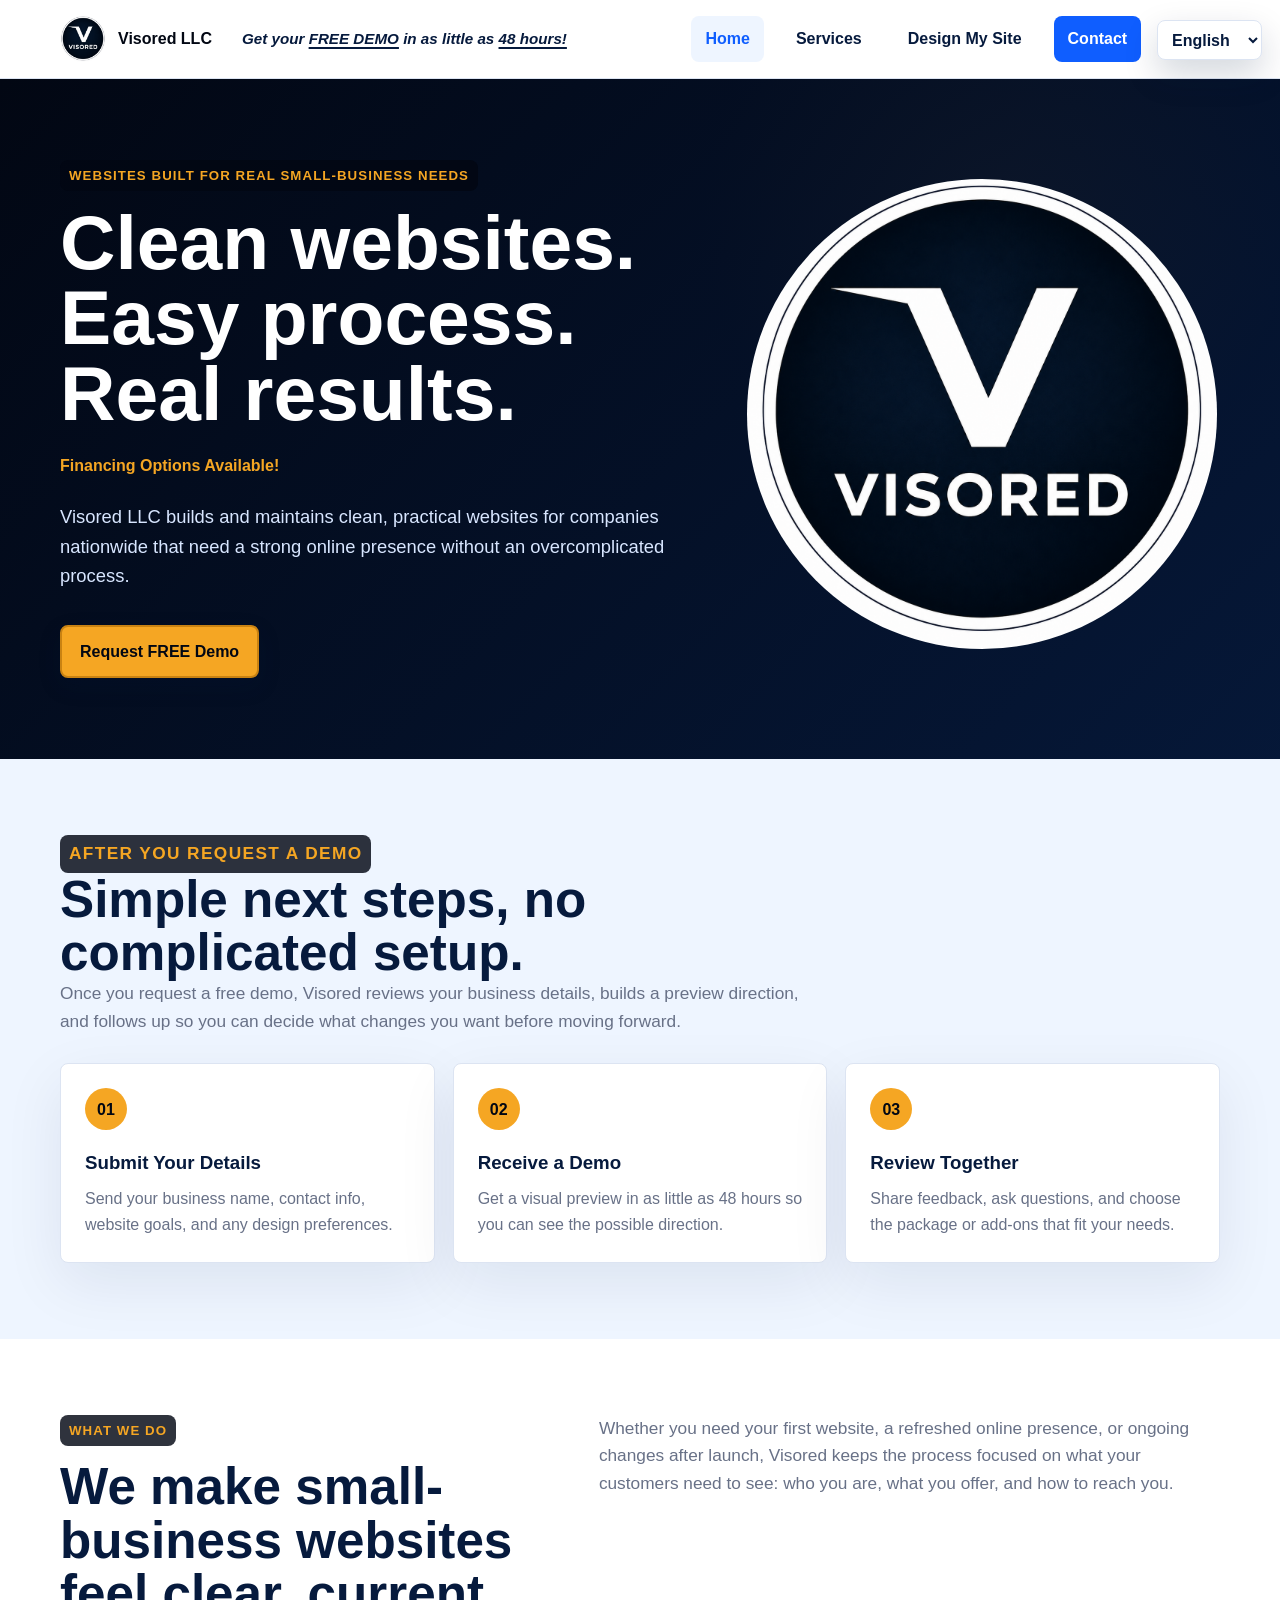
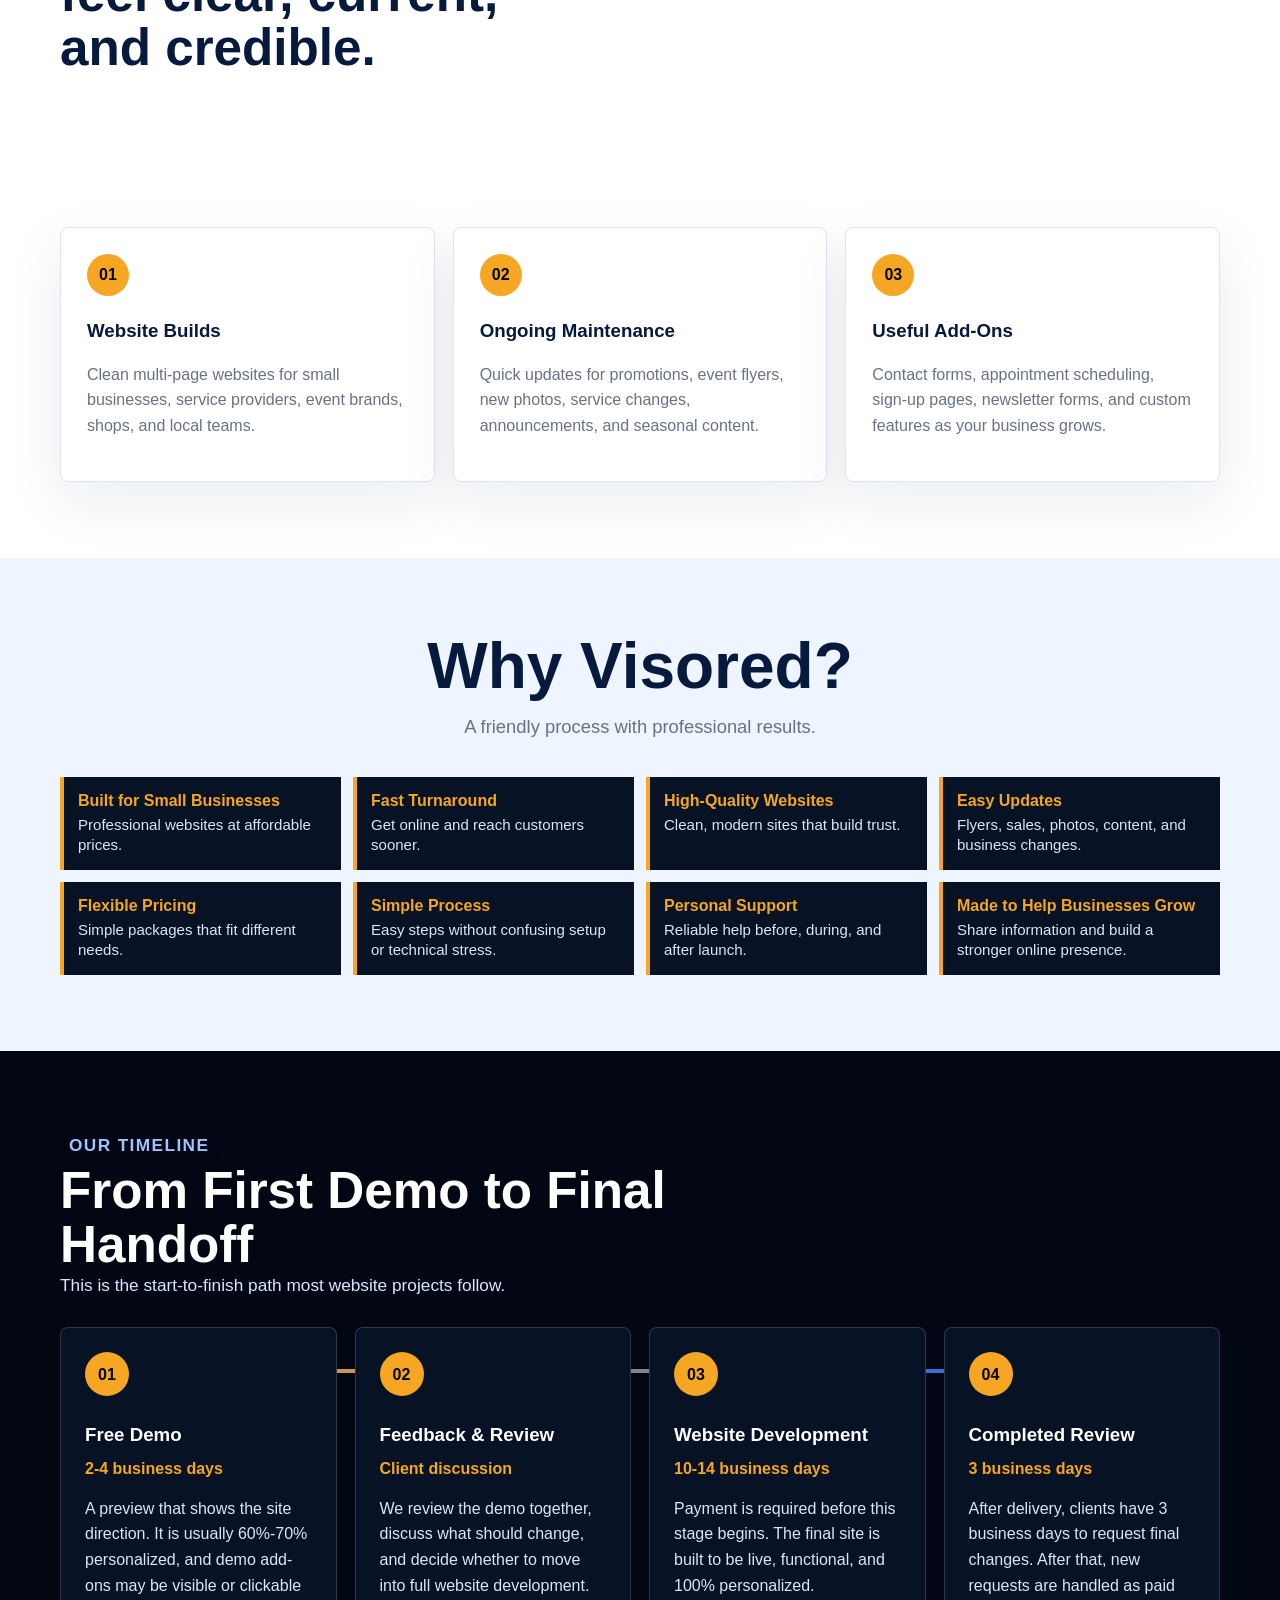
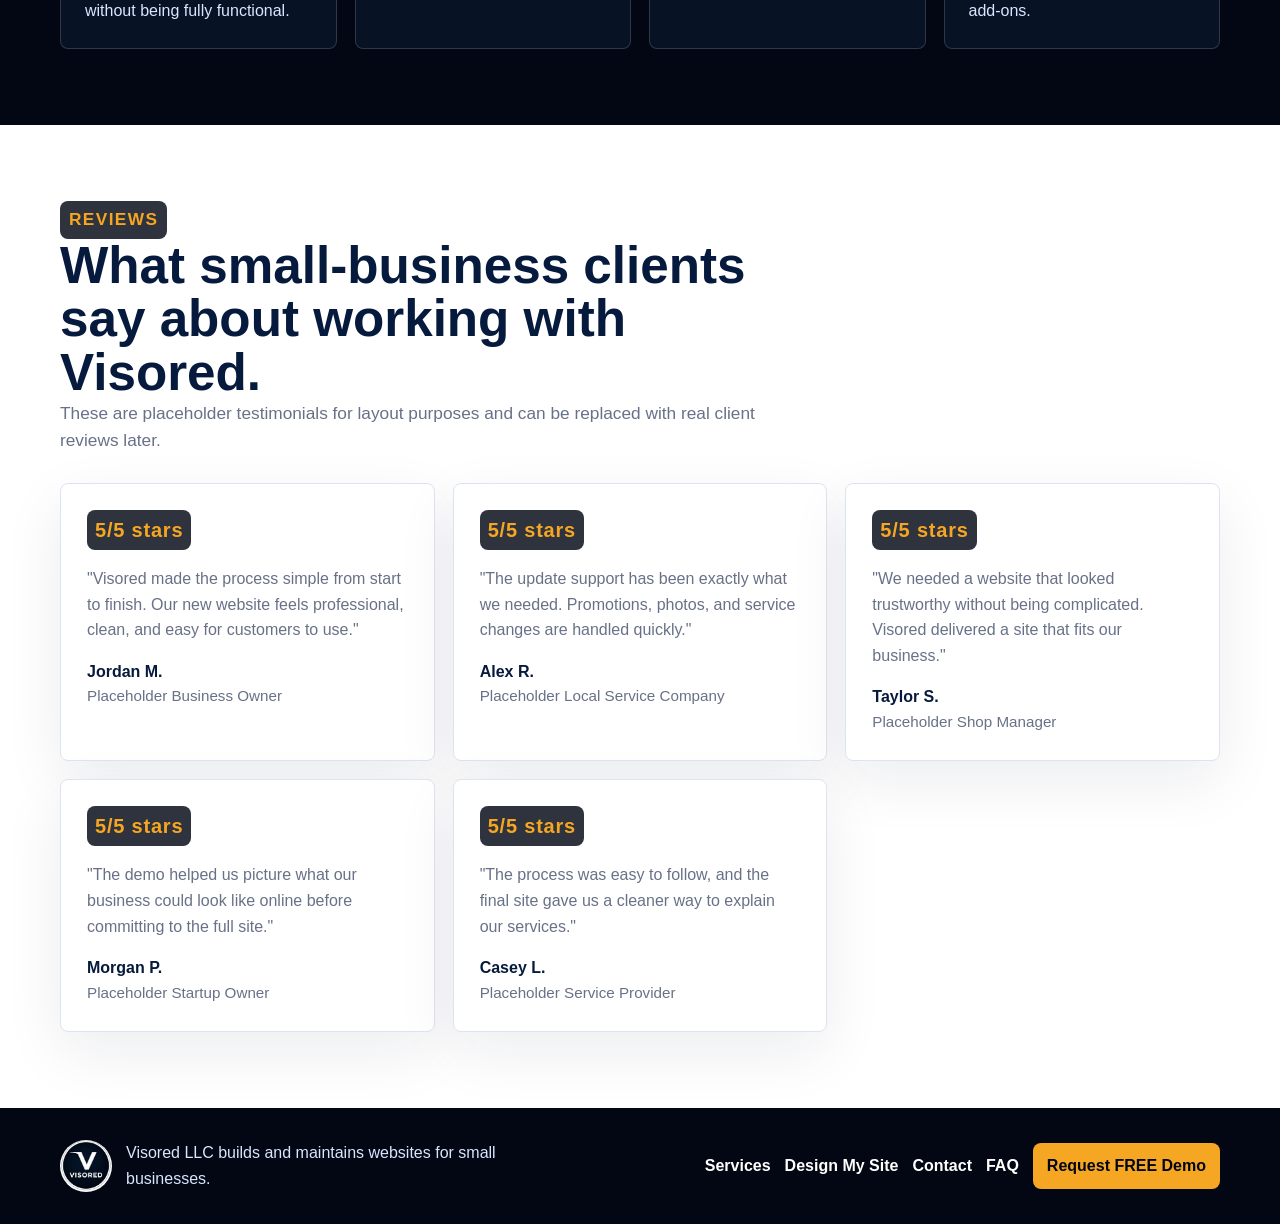
==== Visored LLC Website/index.html @ 2cb52825 "Add files via upload" ====
﻿<!DOCTYPE html>
<html lang="en">
<head>
  <meta charset="UTF-8">
  <meta name="viewport" content="width=device-width, initial-scale=1.0">
  <title>Visored LLC | Websites for Small Businesses</title>
  <meta name="description" content="Visored LLC builds and maintains practical websites for small businesses.">
  <link rel="stylesheet" href="assets/styles.css">
</head>
<body>
  <header class="site-header">
    <a class="brand" href="index.html" aria-label="Visored LLC home">
      <img src="assets/visored-logo.png" alt="Visored LLC logo">
      <span>Visored LLC</span>
    </a>
    <p class="header-note">Get your <span>FREE DEMO</span> in as little as <span>48 hours!</span></p>
    <button class="nav-toggle" type="button" aria-label="Open navigation" aria-expanded="false">
      <span></span>
      <span></span>
      <span></span>
    </button>
    <nav class="site-nav" aria-label="Primary navigation">
      <a class="active" href="index.html">Home</a>
      <a href="services.html">Services</a>
      <a href="design-my-site.html">Design My Site</a>
      <a class="nav-cta modal-trigger" href="#contact-modal">Contact</a>
      <a href="faq.html">FAQ</a>

    </nav>
    <select class="language-switch" aria-label="Language selector">
      <option>English</option>
      <option>Spanish</option>
    </select>
  </header>

  <main>
    <section class="hero">
      <div class="hero-content">
        <p class="eyebrow">Websites built for real small-business needs</p>
        <h1>Clean websites. Easy process. Real results.</h1>
        <p class="hero-financing">Financing Options Available!</p>
        <p class="hero-copy">Visored LLC builds and maintains clean, practical websites for companies nationwide that need a strong online presence without an overcomplicated process.</p>
        <div class="hero-actions">
          <a class="button primary modal-trigger" href="#contact-modal" data-demo="free">Request FREE Demo</a>
        </div>
      </div>
      <div class="hero-panel hero-logo-panel" aria-label="Visored brand mark">
        <img src="assets/visored-logo.png" alt="Visored LLC logo mark">
      </div>
    </section>

    <section class="section demo-next-steps">
      <div class="section-heading">
        <p class="section-label demo-label">After You Request a Demo</p>
        <h2>Simple next steps, no complicated setup.</h2>
        <p>Once you request a free demo, Visored reviews your business details, builds a preview direction, and follows up so you can decide what changes you want before moving forward.</p>
      </div>
      <div class="next-step-grid">
        <article>
          <span>01</span>
          <h3>Submit Your Details</h3>
          <p>Send your business name, contact info, website goals, and any design preferences.</p>
        </article>
        <article>
          <span>02</span>
          <h3>Receive a Demo</h3>
          <p>Get a visual preview in as little as 48 hours so you can see the possible direction.</p>
        </article>
        <article>
          <span>03</span>
          <h3>Review Together</h3>
          <p>Share feedback, ask questions, and choose the package or add-ons that fit your needs.</p>
        </article>
      </div>
    </section>

    <section class="section intro-grid">
      <div>
        <p class="section-label">What we do</p>
        <h2>We make small-business websites feel clear, current, and credible.</h2>
      </div>
      <p>Whether you need your first website, a refreshed online presence, or ongoing changes after launch, Visored keeps the process focused on what your customers need to see: who you are, what you offer, and how to reach you.</p>
    </section>

    <section class="section feature-grid">
      <article class="feature-card">
        <span>01</span>
        <h3>Website Builds</h3>
        <p>Clean multi-page websites for small businesses, service providers, event brands, shops, and local teams.</p>
      </article>
      <article class="feature-card">
        <span>02</span>
        <h3>Ongoing Maintenance</h3>
        <p>Quick updates for promotions, event flyers, new photos, service changes, announcements, and seasonal content.</p>
      </article>
      <article class="feature-card">
        <span>03</span>
        <h3>Useful Add-Ons</h3>
        <p>Contact forms, appointment scheduling, sign-up pages, newsletter forms, and custom features as your business grows.</p>
      </article>
    </section>

    <section class="section split-band why-section">
      <div class="why-heading">
        <h2>Why Visored?</h2>
        <p>A friendly process with professional results.</p>
      </div>
      <div class="check-list">
        <p><strong>Built for Small Businesses</strong><span>Professional websites at affordable prices.</span></p>
        <p><strong>Fast Turnaround</strong><span>Get online and reach customers sooner.</span></p>
        <p><strong>High-Quality Websites</strong><span>Clean, modern sites that build trust.</span></p>
        <p><strong>Easy Updates</strong><span>Flyers, sales, photos, content, and business changes.</span></p>
        <p><strong>Flexible Pricing</strong><span>Simple packages that fit different needs.</span></p>
        <p><strong>Simple Process</strong><span>Easy steps without confusing setup or technical stress.</span></p>
        <p><strong>Personal Support</strong><span>Reliable help before, during, and after launch.</span></p>
        <p><strong>Made to Help Businesses Grow</strong><span>Share information and build a stronger online presence.</span></p>
      </div>
    </section>

    <section class="section timeline-diagram-section" id="process">
      <div class="section-heading">
        <p class="section-label">Our Timeline</p>
        <h2>From First Demo to Final Handoff</h2>
        <p>This is the start-to-finish path most website projects follow.</p>
      </div>
      <div class="timeline-diagram">
        <article>
          <span>01</span>
          <h3>Free Demo</h3>
          <strong>2-4 business days</strong>
          <p>A preview that shows the site direction. It is usually 60%-70% personalized, and demo add-ons may be visible or clickable without being fully functional.</p>
        </article>
        <article>
          <span>02</span>
          <h3>Feedback & Review</h3>
          <strong>Client discussion</strong>
          <p>We review the demo together, discuss what should change, and decide whether to move into full website development.</p>
        </article>
        <article>
          <span>03</span>
          <h3>Website Development</h3>
          <strong>10-14 business days</strong>
          <p>Payment is required before this stage begins. The final site is built to be live, functional, and 100% personalized.</p>
        </article>
        <article>
          <span>04</span>
          <h3>Completed Review</h3>
          <strong>3 business days</strong>
          <p>After delivery, clients have 3 business days to request final changes. After that, new requests are handled as paid add-ons.</p>
        </article>
      </div>
    </section>

    <section class="section home-reviews" id="reviews">
      <div class="section-heading">
        <p class="section-label reviews-label">Reviews</p>
        <h2>What small-business clients say about working with Visored.</h2>
        <p>These are placeholder testimonials for layout purposes and can be replaced with real client reviews later.</p>
      </div>
      <div class="review-grid">
        <article class="review-card">
          <div class="stars" aria-label="Five star review">5/5 stars</div>
          <p>"Visored made the process simple from start to finish. Our new website feels professional, clean, and easy for customers to use."</p>
          <strong>Jordan M.</strong>
          <span>Placeholder Business Owner</span>
        </article>
        <article class="review-card">
          <div class="stars" aria-label="Five star review">5/5 stars</div>
          <p>"The update support has been exactly what we needed. Promotions, photos, and service changes are handled quickly."</p>
          <strong>Alex R.</strong>
          <span>Placeholder Local Service Company</span>
        </article>
        <article class="review-card">
          <div class="stars" aria-label="Five star review">5/5 stars</div>
          <p>"We needed a website that looked trustworthy without being complicated. Visored delivered a site that fits our business."</p>
          <strong>Taylor S.</strong>
          <span>Placeholder Shop Manager</span>
        </article>
        <article class="review-card">
          <div class="stars" aria-label="Five star review">5/5 stars</div>
          <p>"The demo helped us picture what our business could look like online before committing to the full site."</p>
          <strong>Morgan P.</strong>
          <span>Placeholder Startup Owner</span>
        </article>
        <article class="review-card">
          <div class="stars" aria-label="Five star review">5/5 stars</div>
          <p>"The process was easy to follow, and the final site gave us a cleaner way to explain our services."</p>
          <strong>Casey L.</strong>
          <span>Placeholder Service Provider</span>
        </article>
      </div>
    </section>
  </main>

  <div class="modal" id="contact-modal" aria-hidden="true">
    <div class="modal-backdrop" data-modal-close></div>
    <section class="modal-panel" role="dialog" aria-modal="true" aria-labelledby="modalTitle">
      <button class="modal-close" type="button" aria-label="Close contact form" data-modal-close>&times;</button>
      <p class="section-label">Contact</p>
      <h2 id="modalTitle">Ask Visored about your website</h2>
      <form class="modal-form" id="servicesModalForm">
        <div class="form-row">
          <label for="modalName">Name</label>
          <input id="modalName" name="modalName" type="text" placeholder="Jane Smith" required>
        </div>
        <div class="form-row">
          <label for="modalEmail">Email</label>
          <input id="modalEmail" name="modalEmail" type="email" placeholder="jane@example.com" required>
        </div>
        <div class="form-row">
          <label for="modalBusiness">Business name</label>
          <input id="modalBusiness" name="modalBusiness" type="text" placeholder="Your Business Name">
        </div>
        <div class="form-row">
          <label for="modalPhone">Phone number</label>
          <input id="modalPhone" name="modalPhone" type="tel" placeholder="(555) 123-4567">
        </div>
        <div class="form-row">
          <label for="modalPackage">Are you interested in any packages?</label>
          <select id="modalPackage" name="modalPackage">
            <option value="">----</option>
            <option value="One-Page Launch">One-Page Launch</option>
            <option value="Starter / Basic Package">Starter / Basic Package</option>
            <option value="Advanced Growth Package">Advanced Growth Package</option>
            <option value="Event / Promo Package">Event / Promo Package</option>
            <option value="Multiple packages">Multiple packages</option>
            <option value="N/A - not sure yet">N/A - not sure yet</option>
          </select>
        </div>
        <div class="form-row">
          <label for="modalAddons">Are you interested in any add-ons?</label>
          <select id="modalAddons" name="modalAddons">
            <option value="">----</option>
            <option>Contact form</option>
            <option>Appointment scheduling</option>
            <option>Sign-up page</option>
            <option>Newsletter form</option>
            <option>Custom features</option>
            <option>Multi-language site</option>
            <option>Multiple add-ons / not sure yet</option>
          </select>
        </div>
        <div class="form-row full">
          <label for="modalMessage">Project details</label>
          <textarea id="modalMessage" name="modalMessage" rows="5" placeholder="Tell us what you are looking for."></textarea>
        </div>
        <div class="form-actions">
          <button class="button primary" type="submit">Send Message</button>
          <button class="button secondary" type="button" data-clear-form="modal">Clear</button>
        </div>
        <p class="form-note" id="modalFormNote">Placeholder form only. Connect this to email or a form service before publishing.</p>
      </form>
      <aside class="modal-contact-card">
        <img src="assets/visored-logo.png" alt="Visored LLC logo">
        <h3>Visored LLC</h3>
        <p>Website building and maintenance for small businesses.</p>
        <div class="contact-detail">
          <strong>Email</strong>
          <span>hello@placeholder-visored.com</span>
        </div>
        <div class="contact-detail">
          <strong>Phone</strong>
          <span>(555) 123-4567</span>
        </div>
        <div class="contact-detail">
          <strong>Service Area</strong>
          <span>Small businesses nationwide</span>
        </div>
      </aside>
    </section>
  </div>

  <footer class="site-footer">
    <div>
      <img src="assets/visored-logo.png" alt="" aria-hidden="true">
      <p>Visored LLC builds and maintains websites for small businesses.</p>
    </div>
    <div>
      <a href="services.html">Services</a>
      <a href="design-my-site.html">Design My Site</a>
      <a href="contact.html">Contact</a>
      <a href="faq.html">FAQ</a>
      <a class="footer-cta modal-trigger" href="#contact-modal" data-demo="free">Request FREE Demo</a>
    </div>
  </footer>

  <script src="assets/script.js"></script>
</body>
</html>
---- Visored LLC Website/assets/styles.css ----
:root {
  --blue: #0f5eff;
  --blue-dark: #061a3d;
  --black: #020713;
  --white: #ffffff;
  --yellow: #f5a623;
  --soft-blue: #eef5ff;
  --gray: #687187;
  --line: #dce4f2;
  --max-width: 1160px;
}

* {
  box-sizing: border-box;
}

body {
  margin: 0;
  font-family: Arial, Helvetica, sans-serif;
  color: var(--black);
  background: var(--white);
  line-height: 1.6;
}

a {
  color: inherit;
  text-decoration: none;
}

img {
  display: block;
  max-width: 100%;
}

.site-header {
  position: sticky;
  top: 0;
  z-index: 10;
  display: flex;
  align-items: center;
  justify-content: space-between;
  gap: 24px;
  padding: 16px max(24px, calc((100vw - var(--max-width)) / 2));
  background: rgba(255, 255, 255, 0.94);
  border-bottom: 1px solid var(--line);
  backdrop-filter: blur(12px);
}

.brand {
  display: inline-flex;
  align-items: center;
  gap: 12px;
  font-weight: 800;
  letter-spacing: 0;
}

.brand img {
  width: 46px;
  height: 46px;
  border-radius: 50%;
}

.header-note {
  margin: 0 auto 0 6px;
  color: var(--blue-dark);
  font-size: 0.95rem;
  font-style: italic;
  font-weight: 700;
}

.header-note span {
  text-decoration: underline;
  text-decoration-thickness: 2px;
  text-underline-offset: 3px;
}

.site-nav {
  display: flex;
  align-items: center;
  gap: 18px;
}

.site-nav a {
  padding: 10px 14px;
  color: var(--blue-dark);
  font-weight: 700;
  border-radius: 8px;
}

.language-switch {
  position: fixed;
  right: 18px;
  bottom: 18px;
  z-index: 90;
  min-height: 40px;
  width: auto;
  padding: 8px 10px;
  border: 1px solid var(--line);
  border-radius: 8px;
  font-weight: 800;
  color: var(--blue-dark);
  background: var(--white);
  box-shadow: 0 14px 34px rgba(6, 26, 61, 0.18);
}

.site-nav a:hover,
.site-nav a.active {
  background: var(--soft-blue);
  color: var(--blue);
}

.site-nav .nav-cta {
  background: var(--blue);
  color: var(--white);
}

.site-nav .nav-cta:hover,
.site-nav .nav-cta.active {
  background: var(--black);
  color: var(--white);
}

.nav-toggle {
  display: none;
  width: 44px;
  height: 44px;
  padding: 10px;
  border: 1px solid var(--line);
  border-radius: 8px;
  background: var(--white);
}

.nav-toggle span {
  display: block;
  height: 2px;
  margin: 5px 0;
  background: var(--black);
}

.hero {
  display: grid;
  grid-template-columns: minmax(0, 1.15fr) minmax(280px, 0.85fr);
  gap: 40px;
  align-items: center;
  min-height: 680px;
  padding: 72px max(24px, calc((100vw - var(--max-width)) / 2));
  color: var(--white);
  background:
    linear-gradient(135deg, rgba(2, 7, 19, 0.96), rgba(6, 26, 61, 0.88)),
    radial-gradient(circle at 78% 20%, rgba(245, 166, 35, 0.35), transparent 26%),
    var(--black);
}

.hero h1,
.page-hero h1 {
  max-width: 880px;
  margin: 0;
  font-size: clamp(2.5rem, 6vw, 5.25rem);
  line-height: 0.98;
  letter-spacing: 0;
}

.hero-copy {
  max-width: 660px;
  margin: 24px 0 0;
  color: #d8e6ff;
  font-size: 1.15rem;
}

.hero-financing {
  display: block;
  width: fit-content;
  margin: 22px 0 0;
  color: var(--black);
  font-weight: 800;
  color: var(--yellow);
}

.eyebrow,
.section-label,
.package-label {
  display: inline-block;
  margin: 0 0 14px;
  padding: 5px 9px;
  border-radius: 8px;
  color: var(--yellow);
  background: rgba(2, 7, 19, 0.82);
  font-size: 0.83rem;
  font-weight: 800;
  letter-spacing: 0.08em;
  text-transform: uppercase;
}

.hero-actions {
  display: flex;
  width: fit-content;
  margin-top: 34px;
}

.button {
  display: inline-flex;
  align-items: center;
  justify-content: center;
  min-height: 48px;
  padding: 12px 18px;
  border: 2px solid transparent;
  border-radius: 8px;
  font: inherit;
  font-weight: 800;
  cursor: pointer;
  box-shadow: 0 8px 22px rgba(6, 26, 61, 0.16);
}

.button.primary {
  border-color: #c98212;
  background: var(--yellow);
  color: var(--black);
}

.button.secondary {
  border-color: var(--blue);
  background: var(--white);
  color: var(--blue-dark);
}

.button:hover {
  transform: translateY(-1px);
  box-shadow: 0 12px 28px rgba(6, 26, 61, 0.22);
}

.hero-panel {
  display: grid;
  gap: 18px;
  padding: 0;
  border: 0;
  border-radius: 8px;
  background: transparent;
}

.hero-panel img {
  width: min(470px, 100%);
  margin: 0 auto 10px;
  border-radius: 50%;
}

.hero-logo-panel {
  align-self: stretch;
  place-content: center;
}

.hero-panel div {
  padding: 18px;
  border-left: 4px solid var(--yellow);
  background: rgba(255, 255, 255, 0.08);
}

.hero-panel strong,
.hero-panel span {
  display: block;
}

.hero-panel span {
  margin-top: 4px;
  color: #d8e6ff;
}

.section,
.page-hero {
  padding: 76px max(24px, calc((100vw - var(--max-width)) / 2));
}

.page-hero {
  color: var(--white);
  background: linear-gradient(135deg, var(--black), var(--blue-dark));
}

.page-hero p:not(.eyebrow) {
  max-width: 720px;
  margin: 22px 0 0;
  color: #d8e6ff;
  font-size: 1.12rem;
}

.services-hero {
  display: grid;
  grid-template-columns: minmax(0, 1fr) 360px;
  gap: 34px;
  align-items: center;
}

.service-highlight-panel {
  display: grid;
  gap: 14px;
}

.service-highlight-panel div {
  padding: 18px;
  border-left: 4px solid var(--yellow);
  border-radius: 8px;
  background: rgba(255, 255, 255, 0.08);
}

.service-highlight-panel strong,
.service-highlight-panel span {
  display: block;
}

.service-highlight-panel span {
  margin-top: 4px;
  color: #d8e6ff;
}

.intro-grid,
.add-ons {
  display: grid;
  grid-template-columns: 0.8fr 1fr;
  gap: 42px;
  align-items: start;
}

.intro-grid h2,
.split-band h2,
.section-heading h2,
.add-ons h2,
.quote-band h2 {
  margin: 0;
  color: var(--blue-dark);
  font-size: clamp(2rem, 4vw, 3.2rem);
  line-height: 1.05;
}

.intro-grid p:last-child,
.section-heading p {
  margin: 0;
  color: var(--gray);
  font-size: 1.08rem;
}

.feature-grid,
.pricing-grid,
.review-grid,
.next-step-grid,
.faq-grid {
  display: grid;
  grid-template-columns: repeat(3, 1fr);
  gap: 18px;
}

.feature-card,
.price-card,
.review-card,
.next-step-grid article,
.faq-grid article,
.contact-form,
.contact-card,
.add-on-grid article,
.service-list article {
  border: 1px solid var(--line);
  border-radius: 8px;
  background: var(--white);
  box-shadow: 0 20px 60px rgba(6, 26, 61, 0.08);
}

.feature-card {
  padding: 26px;
}

.demo-next-steps {
  background: var(--soft-blue);
}

.next-step-grid article,
.faq-item {
  padding: 24px;
}

.next-step-grid span {
  display: inline-flex;
  align-items: center;
  justify-content: center;
  width: 42px;
  height: 42px;
  margin-bottom: 18px;
  border-radius: 50%;
  background: var(--yellow);
  color: var(--black);
  font-weight: 800;
}

.next-step-grid h3 {
  margin: 0 0 8px;
  color: var(--blue-dark);
}

.next-step-grid p {
  margin: 0;
  color: var(--gray);
}

.faq-grid {
  grid-template-columns: 1fr;
}

.faq-item {
  overflow: hidden;
  cursor: pointer;
}

.faq-question {
  width: 100%;
  padding: 0;
  border: 0;
  background: transparent;
  color: var(--blue-dark);
  font: inherit;
  font-size: 1.15rem;
  font-weight: 800;
  text-align: left;
  cursor: pointer;
}

.faq-question::after {
  content: "+";
  float: right;
  color: var(--blue);
  font-size: 1.75rem;
  line-height: 0.8;
}

.faq-question[aria-expanded="true"]::after {
  content: "-";
}

.faq-answer {
  max-height: 0;
  overflow: hidden;
  transition: max-height 240ms ease;
}

.faq-answer p {
  margin: 12px 0 0;
  color: var(--gray);
}

.faq-answer p:empty::before {
  content: "Answer coming soon.";
  color: var(--gray);
  font-style: italic;
}

.feature-card span {
  display: inline-flex;
  align-items: center;
  justify-content: center;
  width: 42px;
  height: 42px;
  margin-bottom: 20px;
  border-radius: 50%;
  background: var(--yellow);
  color: var(--black);
  font-weight: 800;
}

.feature-card h3,
.service-list h3,
.review-card strong {
  margin: 0;
  color: var(--blue-dark);
}

.feature-card p,
.service-list p,
.review-card p,
.price-card p,
.contact-card p,
.contact-detail span {
  color: var(--gray);
}

.split-band,
.quote-band,
.timeline-preview {
  display: grid;
  grid-template-columns: 0.9fr 1fr;
  gap: 36px;
  align-items: center;
  background: var(--soft-blue);
}

.check-list {
  display: grid;
  grid-template-columns: repeat(4, 1fr);
  gap: 12px;
}

.why-section {
  grid-template-columns: 1fr;
  text-align: center;
}

.why-heading h2 {
  margin: 0;
  color: var(--blue-dark);
  font-size: clamp(2.6rem, 5vw, 4.4rem);
  line-height: 1;
}

.why-heading p {
  max-width: 700px;
  margin: 14px auto 0;
  color: var(--gray);
  font-size: 1.15rem;
}

.check-list p {
  text-align: left;
  margin: 0;
  padding: 14px;
  border-left: 4px solid var(--yellow);
  background: #071225;
}

.check-list strong,
.check-list span {
  display: block;
}

.check-list strong {
  color: var(--yellow);
  line-height: 1.2;
}

.check-list span {
  margin-top: 5px;
  color: #d8e6ff;
  font-size: 0.94rem;
  line-height: 1.35;
}

.pricing-grid {
  grid-template-columns: repeat(6, 1fr);
}

.packages-section {
  display: grid;
  gap: 28px;
}

.packages-heading {
  text-align: center;
}

.packages-heading h2 {
  margin: 0;
  color: var(--blue-dark);
  font-size: clamp(2.6rem, 5vw, 4.4rem);
  line-height: 1;
}

.packages-heading p {
  max-width: 720px;
  margin: 14px auto 0;
  color: var(--gray);
  font-size: 1.12rem;
}

.financing-callout {
  display: inline-block;
  padding: 8px 12px;
  border-radius: 8px;
  background: var(--yellow);
  color: var(--black) !important;
  font-weight: 800;
}

.monthly-note {
  max-width: 760px;
  font-weight: 800;
  color: var(--blue-dark) !important;
}

.best-seller {
  display: inline-block;
  margin: 0 0 12px;
  color: var(--black) !important;
  font-size: 0.85rem;
  font-weight: 800;
  text-shadow:
    0 0 8px rgba(245, 166, 35, 0.95),
    0 0 18px rgba(245, 166, 35, 0.85),
    0 0 30px rgba(245, 166, 35, 0.65);
}

.pricing-grid .price-card {
  grid-column: span 2;
}

.pricing-grid .price-card:nth-child(1) {
  grid-column: 2 / 4;
}

.pricing-grid .price-card:nth-child(2) {
  grid-column: 4 / 6;
}

.pricing-grid .price-card:nth-child(3) {
  grid-column: 1 / 3;
}

.pricing-grid .price-card:nth-child(4) {
  grid-column: 3 / 5;
}

.pricing-grid .price-card:nth-child(5) {
  grid-column: 5 / 7;
}

.price-card {
  padding: 30px;
  display: flex;
  flex-direction: column;
  align-items: flex-start;
  transition: transform 180ms ease, box-shadow 180ms ease;
}

.price-card:hover {
  transform: scale(1.025);
  box-shadow: 0 28px 70px rgba(6, 26, 61, 0.16);
}

.price-card .button,
.price-card .placeholder-button {
  align-self: center;
  margin-top: auto;
}

.price-card .button:hover {
  animation: button-shake 360ms ease;
}

.pricing-grid .price-card:nth-child(1) .button,
.pricing-grid .price-card:nth-child(2) .button {
  border-color: var(--yellow);
  box-shadow:
    0 0 0 1px rgba(245, 166, 35, 0.25),
    0 0 18px rgba(245, 166, 35, 0.6),
    0 12px 28px rgba(6, 26, 61, 0.18);
}

.pricing-grid .price-card:nth-child(1) .button:hover,
.pricing-grid .price-card:nth-child(2) .button:hover {
  box-shadow:
    0 0 0 2px rgba(245, 166, 35, 0.35),
    0 0 28px rgba(245, 166, 35, 0.85),
    0 16px 36px rgba(6, 26, 61, 0.22);
}

.pricing-grid .price-card:nth-child(1) .best-seller,
.pricing-grid .price-card:nth-child(2) .best-seller {
  align-self: center;
}

@keyframes button-shake {
  0%, 100% {
    transform: rotate(0deg);
  }
  25% {
    transform: rotate(-1.6deg);
  }
  50% {
    transform: rotate(1.6deg);
  }
  75% {
    transform: rotate(-0.6deg);
  }
}

.price-card h2 {
  margin: 0;
  color: var(--blue-dark);
  font-size: 3.5rem;
  line-height: 1;
}

.package-placeholder {
  opacity: 0.42;
}

.placeholder-button {
  min-width: 150px;
  pointer-events: none;
}

.price-card ul {
  display: grid;
  gap: 10px;
  margin: 24px 0;
  padding-left: 20px;
}

.featured-price {
  border-color: var(--blue);
  background: linear-gradient(180deg, var(--white), #f7fbff);
}

.featured-price .package-label {
  color: var(--yellow);
}

.section-heading {
  max-width: 740px;
  margin-bottom: 28px;
}

.reviews-label,
.demo-label {
  color: var(--yellow) !important;
  -webkit-text-fill-color: var(--yellow);
}

.page-hero .eyebrow,
.price-card .package-label,
.add-ons .section-label,
.timeline-diagram-section .section-label {
  color: #9fc4ff !important;
  -webkit-text-fill-color: #9fc4ff;
}

.price-card .package-label.yellow-package {
  color: var(--yellow) !important;
  -webkit-text-fill-color: var(--yellow);
}

.service-list {
  display: grid;
  grid-template-columns: repeat(4, 1fr);
  gap: 18px;
}

.service-list article {
  padding: 22px;
}

.add-on-grid {
  display: grid;
  grid-template-columns: repeat(2, 1fr);
  gap: 14px;
}

.add-ons {
  grid-template-columns: 1fr;
}

.add-ons-heading {
  text-align: center;
}

.add-ons-heading h2 {
  margin: 0;
  color: var(--blue-dark);
  font-size: clamp(2.6rem, 5vw, 4.4rem);
  line-height: 1;
}

.add-ons-heading p {
  max-width: 680px;
  margin: 14px auto 0;
  color: var(--gray);
  font-size: 1.12rem;
}

.add-on-grid article {
  padding: 20px;
}

.add-on-grid h3 {
  margin: 0 0 6px;
  color: var(--blue-dark);
}

.add-on-grid p {
  margin: 0;
  color: var(--gray);
}

.review-card {
  padding: 26px;
}

.stars {
  color: var(--yellow);
  font-size: 1.25rem;
  letter-spacing: 0.04em;
  font-weight: 800;
  display: inline-block;
  padding: 4px 8px;
  border-radius: 8px;
  background: rgba(2, 7, 19, 0.82);
}

.review-card strong,
.review-card span {
  display: block;
}

.review-card span {
  color: var(--gray);
  font-size: 0.95rem;
}

.quote-band {
  grid-template-columns: 1fr auto;
}

.quote-band p {
  margin: 12px 0 0;
  color: var(--gray);
}

.timeline-preview p {
  margin: 0 0 20px;
  color: var(--gray);
  font-size: 1.08rem;
}

.inline-actions {
  display: flex;
  flex-wrap: wrap;
  gap: 12px;
}

.home-reviews {
  background: var(--white);
}

.timeline-diagram-section,
.process-section {
  background: var(--black);
}

.timeline-diagram-section .section-heading h2,
.process-section .section-heading h2 {
  color: var(--white);
}

.timeline-diagram-section .section-heading p,
.process-section .section-heading p {
  color: #d8e6ff;
}

.timeline-diagram {
  position: relative;
  display: grid;
  grid-template-columns: repeat(4, 1fr);
  gap: 18px;
}

.timeline-diagram::before {
  content: "";
  position: absolute;
  top: 42px;
  right: 8%;
  left: 8%;
  height: 4px;
  background: linear-gradient(90deg, var(--yellow), var(--blue));
}

.timeline-diagram article {
  position: relative;
  z-index: 1;
  padding: 24px;
  border: 1px solid rgba(255, 255, 255, 0.16);
  border-radius: 8px;
  background: #071225;
}

.timeline-diagram span {
  display: inline-flex;
  align-items: center;
  justify-content: center;
  width: 44px;
  height: 44px;
  margin-bottom: 24px;
  border-radius: 50%;
  background: var(--yellow);
  color: var(--black);
  font-weight: 800;
}

.timeline-diagram h3,
.timeline-diagram strong {
  display: block;
  margin: 0;
  color: var(--white);
}

.timeline-diagram strong {
  margin-top: 6px;
  color: var(--yellow);
}

.timeline-diagram p {
  margin: 14px 0 0;
  color: #d8e6ff;
}

.process-list {
  display: grid;
  gap: 16px;
}

.process-list article {
  display: grid;
  grid-template-columns: 58px 1fr;
  gap: 18px;
  padding: 24px;
  border: 1px solid rgba(255, 255, 255, 0.16);
  border-radius: 8px;
  background: rgba(255, 255, 255, 0.06);
}

.process-list span {
  display: inline-flex;
  align-items: center;
  justify-content: center;
  width: 48px;
  height: 48px;
  border-radius: 50%;
  background: var(--yellow);
  color: var(--black);
  font-weight: 800;
}

.process-list h3 {
  margin: 0 0 8px;
  color: var(--white);
}

.process-list p {
  margin: 0;
  color: #d8e6ff;
}

.process-list p + p {
  margin-top: 8px;
}

.contact-layout {
  display: grid;
  grid-template-columns: minmax(0, 1fr) 360px;
  gap: 28px;
  align-items: start;
}

.design-layout {
  background: var(--soft-blue);
}

.contact-form,
.design-form {
  display: grid;
  grid-template-columns: repeat(2, 1fr);
  gap: 18px;
  padding: 28px;
}

.design-form {
  max-width: var(--max-width);
  margin: 0 auto;
  grid-template-columns: 1fr;
  border: 1px solid var(--line);
  border-radius: 8px;
  background: var(--white);
  box-shadow: 0 20px 60px rgba(6, 26, 61, 0.08);
}

fieldset {
  display: grid;
  gap: 18px;
  margin: 0;
  padding: 22px;
  border: 1px solid var(--line);
  border-radius: 8px;
}

legend {
  padding: 0 8px;
  color: var(--blue-dark);
  font-size: 1.15rem;
  font-weight: 800;
}

.fieldset-note {
  margin: 0;
  color: var(--gray);
  font-weight: 700;
}

.form-grid,
.color-choice-grid,
.checkbox-grid {
  display: grid;
  gap: 18px;
}

.form-grid {
  grid-template-columns: repeat(2, 1fr);
}

.color-choice-grid {
  grid-template-columns: repeat(4, 1fr);
}

.checkbox-grid {
  grid-template-columns: repeat(4, minmax(0, 1fr));
  margin-top: 4px;
}

.checkbox-grid label {
  display: flex;
  align-items: center;
  gap: 8px;
  padding: 12px;
  border: 1px solid var(--line);
  border-radius: 8px;
  background: #f8fbff;
  font-weight: 700;
}

.form-row {
  display: grid;
  gap: 8px;
}

.form-row.full,
.contact-form .button,
.form-actions,
.form-note {
  grid-column: 1 / -1;
}

.form-actions {
  display: flex;
  flex-wrap: wrap;
  gap: 12px;
  justify-content: space-between;
  align-items: center;
}

.form-actions .button {
  min-width: 150px;
}

.form-actions .button.primary {
  margin-right: auto;
}

.form-actions [data-clear-form] {
  min-width: auto;
  min-height: 30px;
  margin-left: auto;
  padding: 5px 9px;
  border-color: #d71920;
  background: var(--white);
  color: #a81218;
  box-shadow: none;
  font-size: 0.78rem;
}

.form-actions [data-clear-form]:hover {
  background: #fff4f4;
  box-shadow: 0 8px 18px rgba(215, 25, 32, 0.14);
}

label {
  color: var(--blue-dark);
  font-weight: 800;
}

input,
select,
textarea {
  width: 100%;
  min-height: 48px;
  padding: 12px 14px;
  border: 1px solid var(--line);
  border-radius: 8px;
  font: inherit;
  color: var(--black);
  background: var(--white);
}

input[type="color"] {
  min-height: 54px;
  padding: 6px;
}

input[type="color"].color-unselected {
  background: var(--white);
}

input[type="color"].color-unselected::-webkit-color-swatch {
  background:
    linear-gradient(135deg, transparent 0 calc(50% - 1px), #d71920 calc(50% - 1px) calc(50% + 1px), transparent calc(50% + 1px) 100%),
    var(--white);
}

input[type="color"].color-unselected::-moz-color-swatch {
  background:
    linear-gradient(135deg, transparent 0 calc(50% - 1px), #d71920 calc(50% - 1px) calc(50% + 1px), transparent calc(50% + 1px) 100%),
    var(--white);
}

.clear-color {
  min-height: 38px;
  border: 1px solid var(--line);
  border-radius: 8px;
  background: var(--white);
  color: var(--blue-dark);
  font: inherit;
  font-weight: 800;
  cursor: pointer;
}

.clear-color:hover {
  border-color: var(--blue);
}

input[type="checkbox"] {
  width: auto;
  min-height: auto;
}

textarea {
  resize: vertical;
}

input:focus,
select:focus,
textarea:focus {
  outline: 3px solid rgba(15, 94, 255, 0.18);
  border-color: var(--blue);
}

.form-note {
  margin: 0;
  color: var(--gray);
  font-size: 0.94rem;
}

.contact-card {
  padding: 28px;
}

.contact-card img {
  width: 120px;
  border-radius: 50%;
}

.contact-card h2 {
  margin: 18px 0 4px;
  color: var(--blue-dark);
}

.contact-detail {
  margin-top: 18px;
  padding-top: 18px;
  border-top: 1px solid var(--line);
}

.contact-detail strong,
.contact-detail span {
  display: block;
}

.site-footer {
  display: flex;
  justify-content: space-between;
  gap: 28px;
  padding: 32px max(24px, calc((100vw - var(--max-width)) / 2));
  color: var(--white);
  background: var(--black);
}

.site-footer div:first-child {
  display: flex;
  align-items: center;
  gap: 14px;
  max-width: 520px;
}

.site-footer img {
  width: 52px;
  height: 52px;
  border-radius: 50%;
}

.site-footer p {
  margin: 0;
  color: #d8e6ff;
}

.site-footer div:last-child {
  display: flex;
  flex-wrap: wrap;
  gap: 14px;
  align-items: center;
}

.site-footer a {
  color: var(--white);
  font-weight: 800;
}

.site-footer .footer-cta {
  padding: 10px 14px;
  border-radius: 8px;
  background: var(--yellow);
  color: var(--black);
}

.modal {
  position: fixed;
  inset: 0;
  z-index: 100;
  display: flex;
  align-items: center;
  justify-content: center;
  padding: 24px;
  opacity: 0;
  visibility: hidden;
  pointer-events: none;
  transition: opacity 220ms ease, visibility 220ms ease;
}

.modal.open {
  opacity: 1;
  visibility: visible;
  pointer-events: auto;
}

.modal-backdrop {
  position: absolute;
  inset: 0;
  background: rgba(2, 7, 19, 0.72);
}

.modal-panel {
  position: relative;
  z-index: 1;
  width: min(980px, 100%);
  max-height: calc(100vh - 48px);
  overflow: auto;
  padding: 28px;
  border-radius: 8px;
  background: var(--white);
  box-shadow: 0 32px 90px rgba(2, 7, 19, 0.35);
  transform: translateY(10px) scale(0.98);
  transition: transform 220ms ease;
  display: grid;
  grid-template-columns: minmax(0, 1fr) 320px;
  gap: 24px;
}

.modal.open .modal-panel {
  transform: translateY(0) scale(1);
}

.modal-panel h2 {
  grid-column: 1 / -1;
  margin: 0 0 20px;
  color: var(--blue-dark);
  font-size: clamp(1.8rem, 4vw, 2.7rem);
  line-height: 1.05;
}

.modal-panel > .section-label {
  grid-column: 1 / -1;
  width: fit-content;
  margin-bottom: 0;
}

.modal-close {
  position: absolute;
  top: 16px;
  right: 16px;
  width: 40px;
  height: 40px;
  border: 1px solid var(--line);
  border-radius: 8px;
  background: var(--white);
  color: var(--black);
  font-size: 1.5rem;
  line-height: 1;
  cursor: pointer;
}

.modal-form {
  display: grid;
  grid-template-columns: repeat(2, 1fr);
  gap: 16px;
}

.modal-contact-card {
  align-self: start;
  padding: 28px;
  border: 1px solid var(--line);
  border-radius: 8px;
  background: var(--white);
  box-shadow: 0 20px 60px rgba(6, 26, 61, 0.08);
}

.modal-contact-card h3 {
  margin: 18px 0 4px;
  color: var(--blue-dark);
  font-size: 1.5rem;
}

.modal-contact-card img {
  width: 120px;
  border-radius: 50%;
}

.modal-contact-card p {
  margin: 0;
  color: var(--gray);
}

.summary-panel {
  grid-template-columns: 1fr;
}

.summary-content {
  display: grid;
  gap: 12px;
}

.summary-item {
  padding: 14px;
  border: 1px solid var(--line);
  border-radius: 8px;
  background: #f8fbff;
}

.summary-item strong,
.summary-item span {
  display: block;
}

.summary-item strong {
  color: var(--blue-dark);
}

.summary-item span {
  margin-top: 4px;
  color: var(--gray);
}

.summary-actions {
  display: flex;
  flex-wrap: wrap;
  gap: 12px;
  justify-content: flex-end;
}

@media (max-width: 880px) {
  .nav-toggle {
    display: block;
  }

  .site-nav {
    position: absolute;
    top: 78px;
    right: 24px;
    left: 24px;
    display: none;
    flex-direction: column;
    align-items: stretch;
    padding: 12px;
    border: 1px solid var(--line);
    border-radius: 8px;
    background: var(--white);
    box-shadow: 0 20px 60px rgba(6, 26, 61, 0.12);
  }

  .header-note {
    display: none;
  }

  .site-nav.open {
    display: flex;
  }

  .hero,
  .intro-grid,
  .split-band,
  .add-ons,
  .quote-band,
  .timeline-preview,
  .contact-layout,
  .services-hero {
    grid-template-columns: 1fr;
  }

  .hero {
    min-height: auto;
    padding-top: 54px;
  }

  .hero-actions {
    justify-content: center;
    margin-right: auto;
    margin-left: auto;
  }

  .service-highlight-panel {
    max-width: none;
  }

  .feature-grid,
  .review-grid,
  .next-step-grid,
  .faq-grid,
  .pricing-grid,
  .add-on-grid,
  .check-list,
  .service-list,
  .timeline-diagram {
    grid-template-columns: 1fr;
  }

  .pricing-grid .price-card,
  .pricing-grid .price-card:nth-child(1),
  .pricing-grid .price-card:nth-child(2),
  .pricing-grid .price-card:nth-child(3),
  .pricing-grid .price-card:nth-child(4),
  .pricing-grid .price-card:nth-child(5) {
    grid-column: auto;
  }

  .timeline-diagram::before {
    top: 24px;
    bottom: 24px;
    left: 45px;
    width: 4px;
    height: auto;
  }

  .contact-form {
    grid-template-columns: 1fr;
  }

  .modal-form {
    grid-template-columns: 1fr;
  }

  .modal-panel {
    grid-template-columns: 1fr;
  }

  .form-grid,
  .color-choice-grid,
  .checkbox-grid {
    grid-template-columns: 1fr;
  }

  .site-footer {
    flex-direction: column;
  }

  .process-list article {
    grid-template-columns: 1fr;
  }
}

@media (max-width: 520px) {
  .hero h1,
  .page-hero h1 {
    font-size: 2.35rem;
  }

  .brand span {
    font-size: 0.98rem;
  }

  .hero-actions .button,
  .quote-band .button,
  .inline-actions .button {
    width: 100%;
  }

  .hero-actions {
    width: 100%;
  }
}
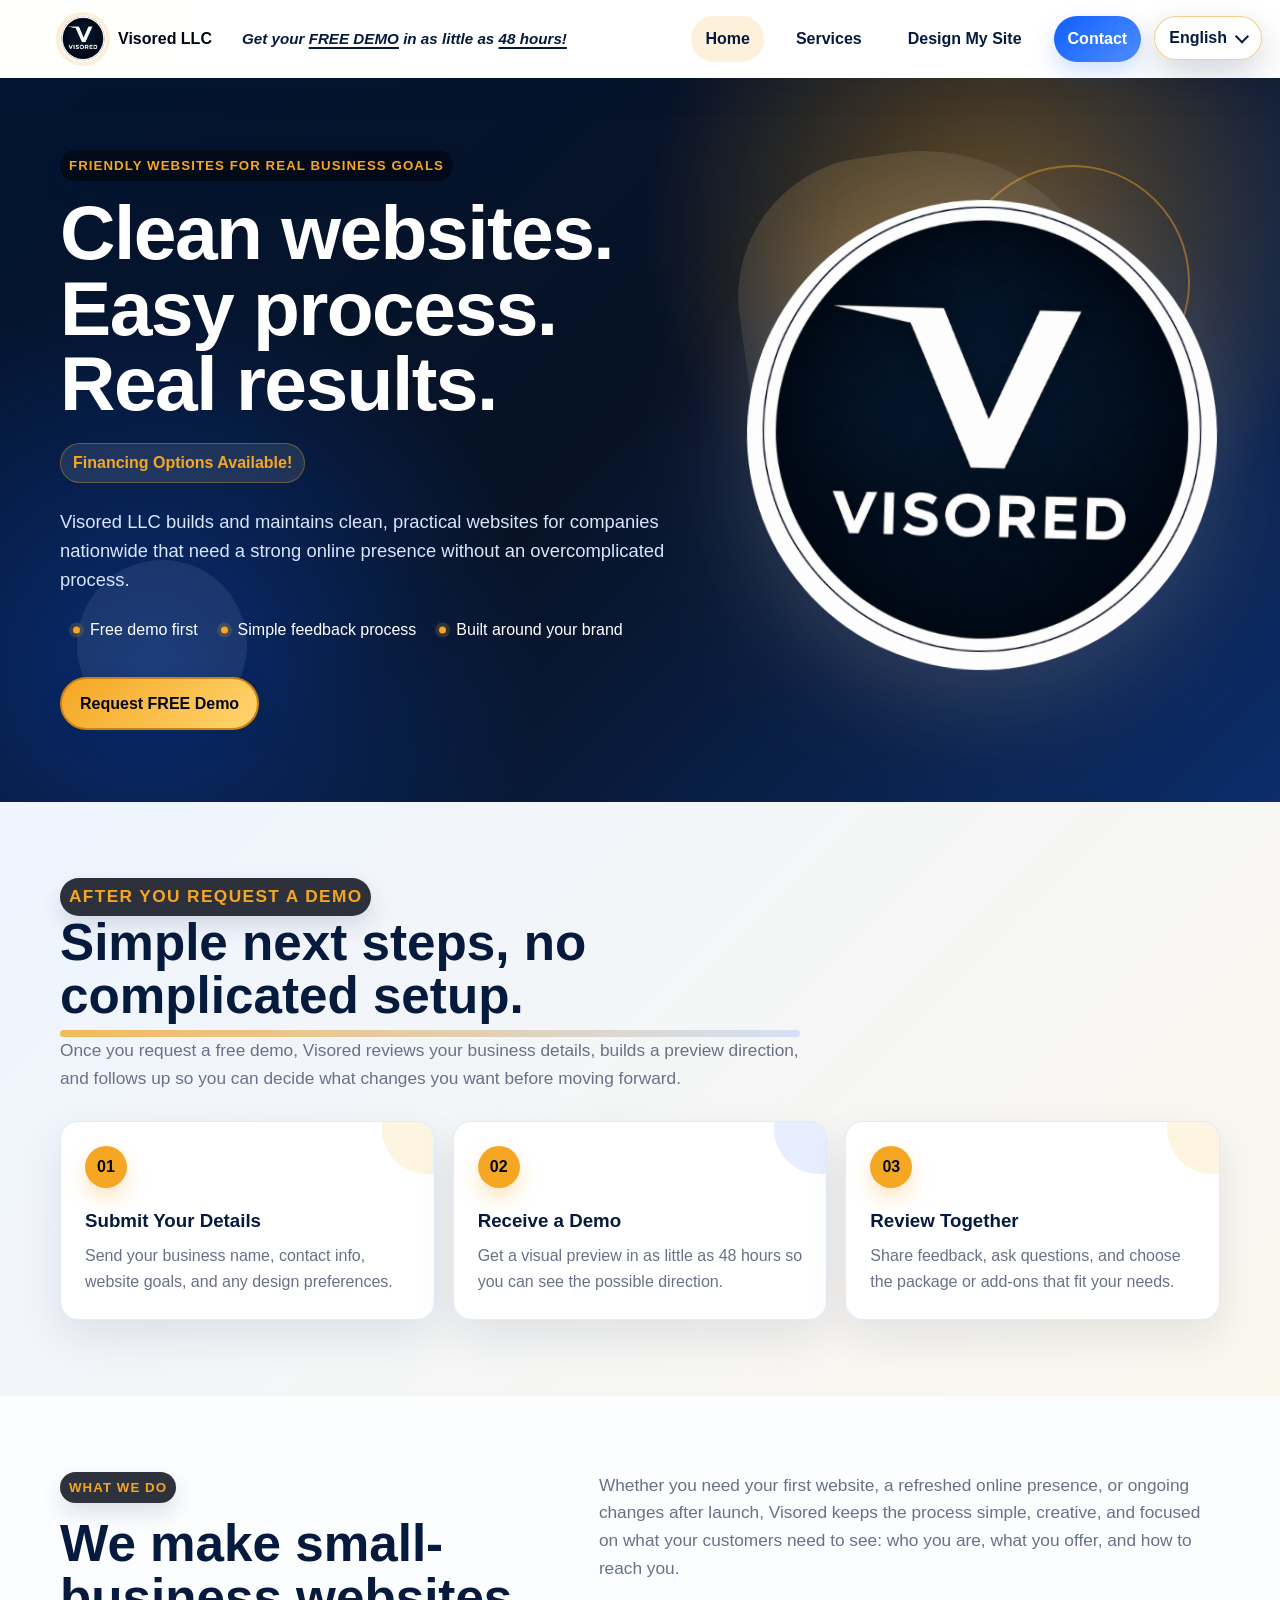
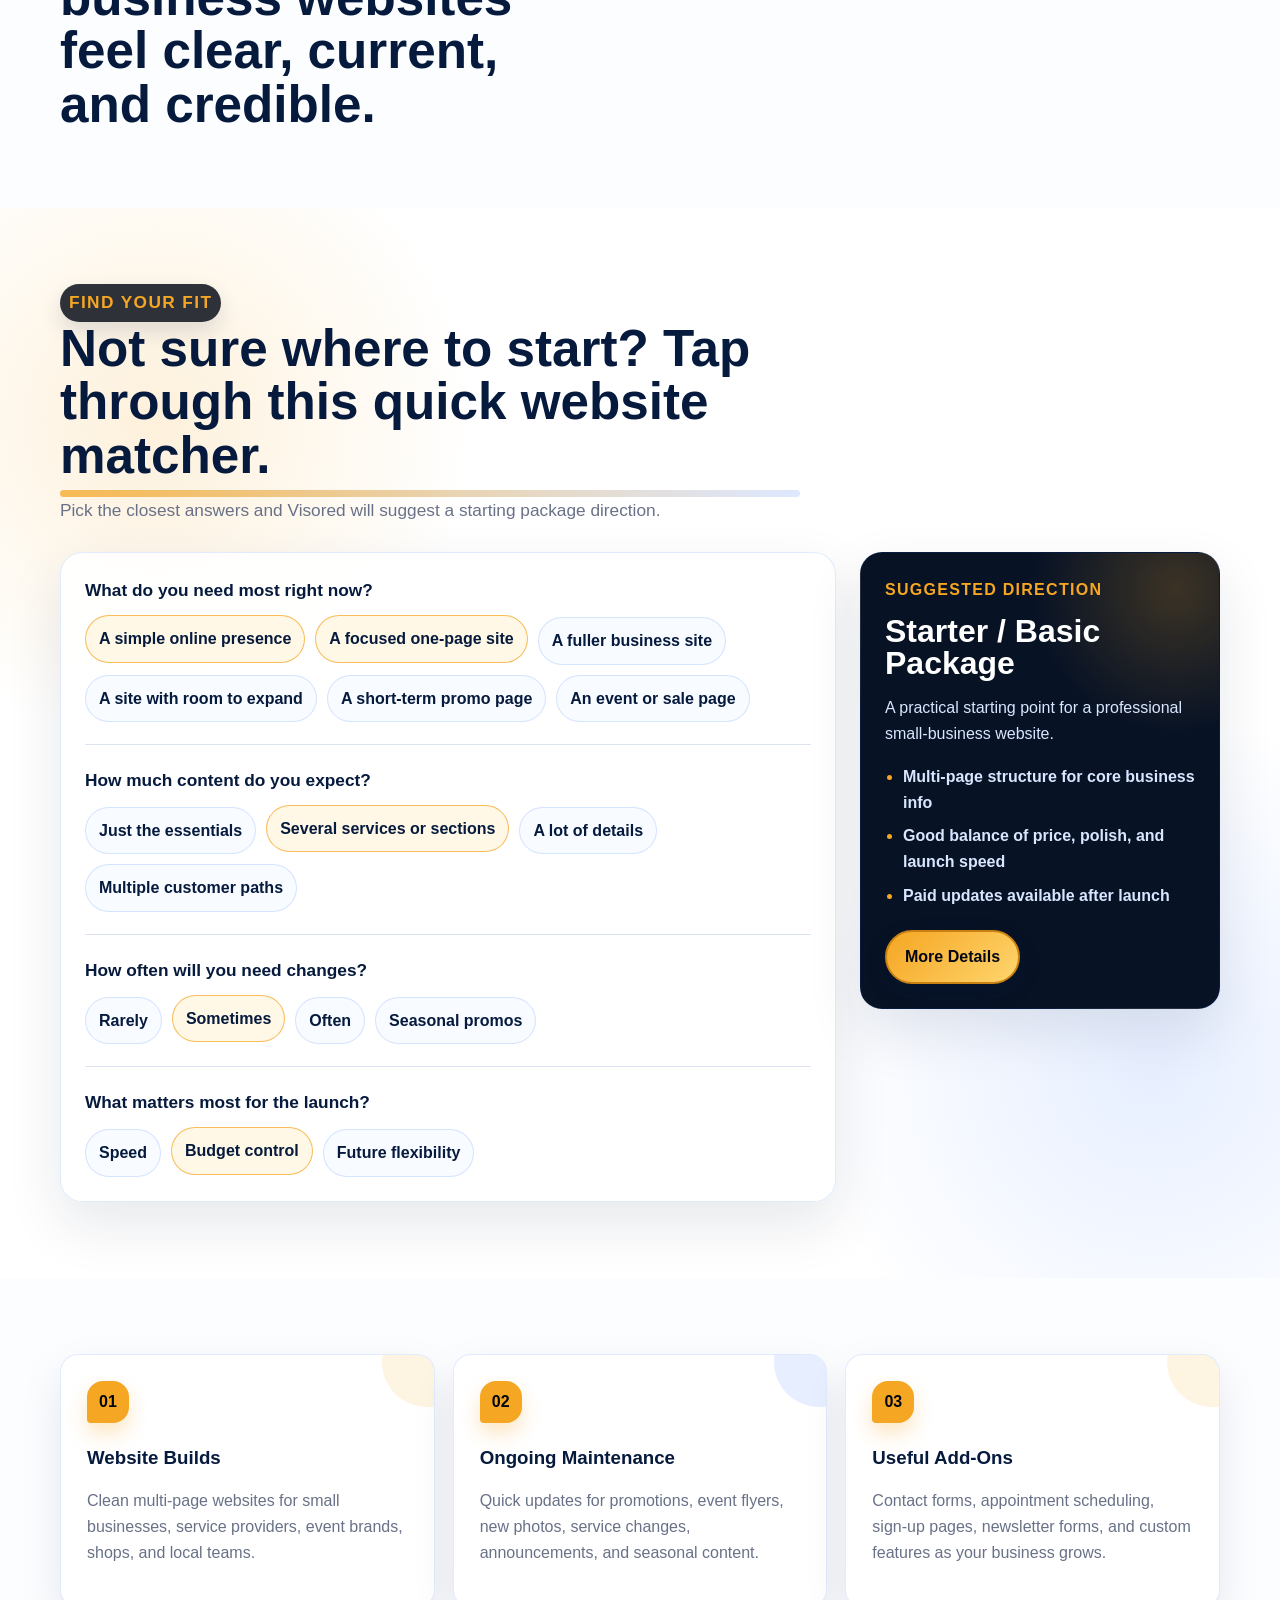
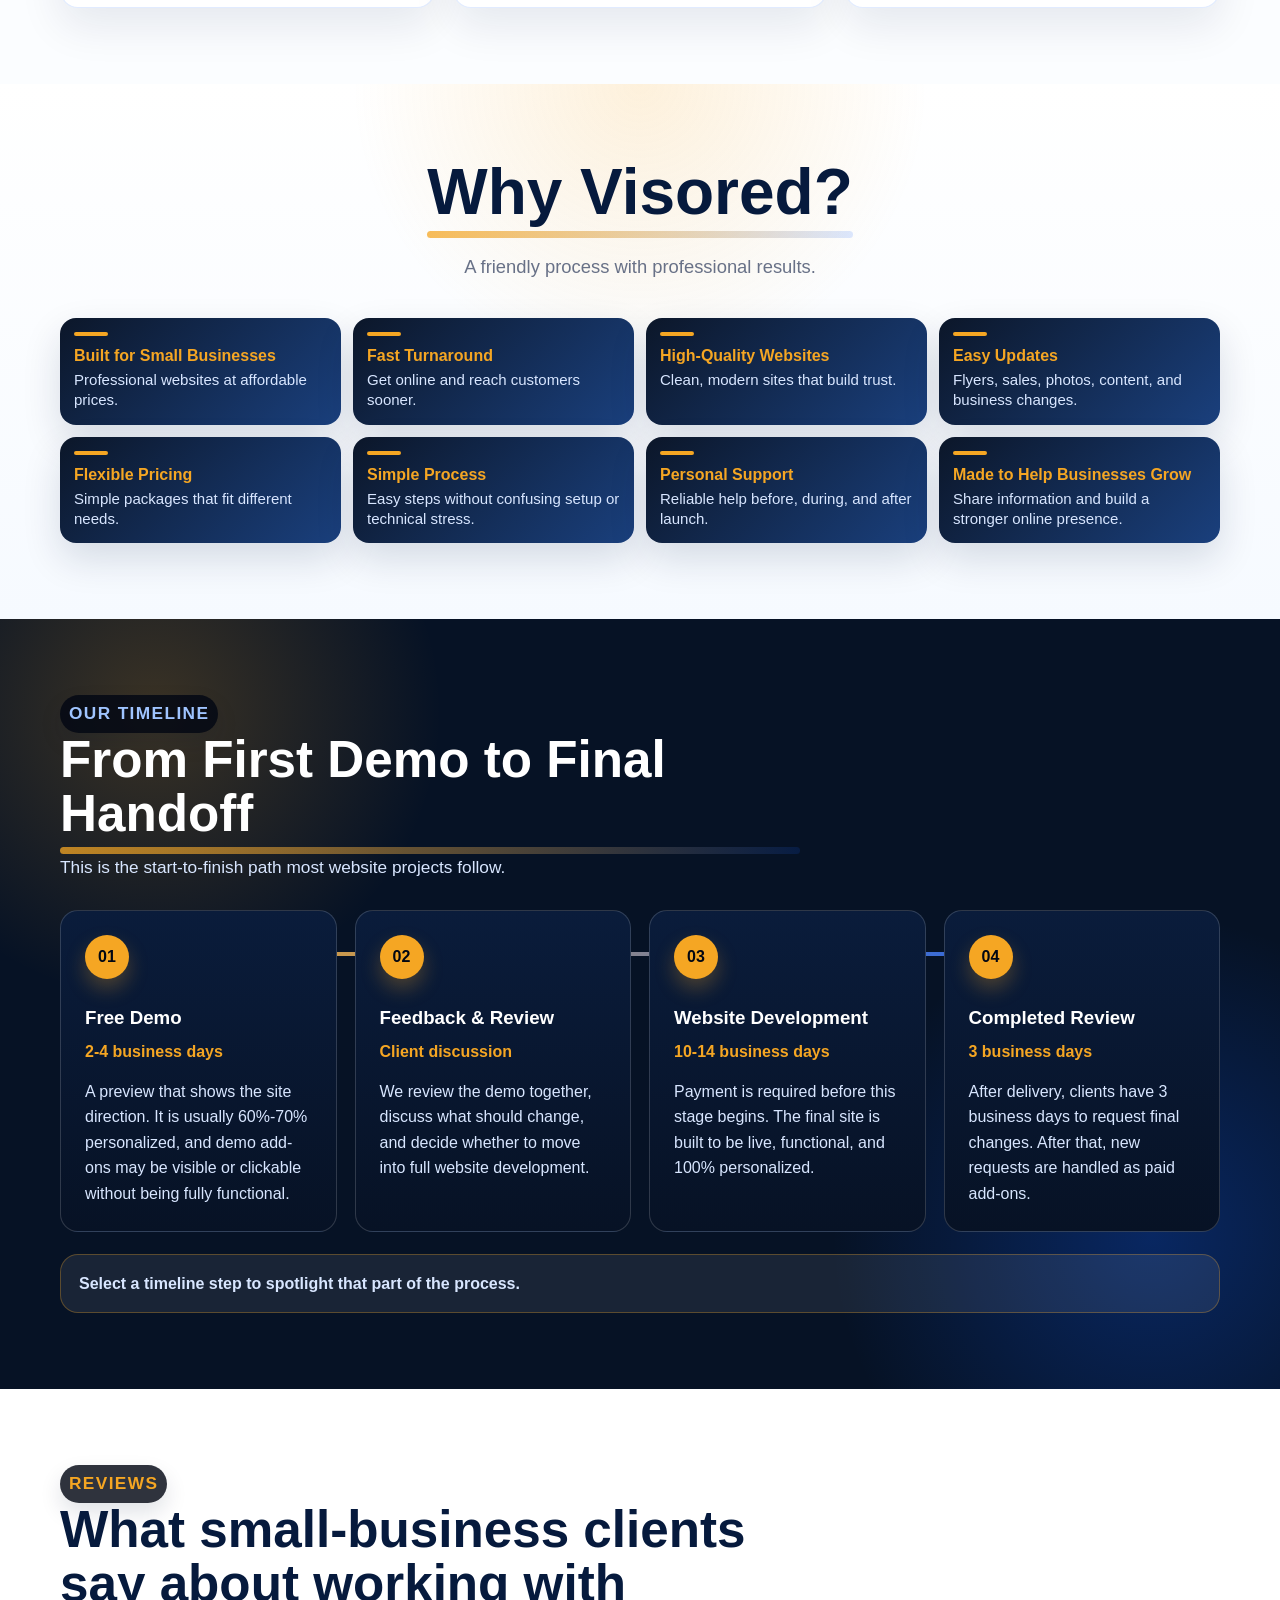
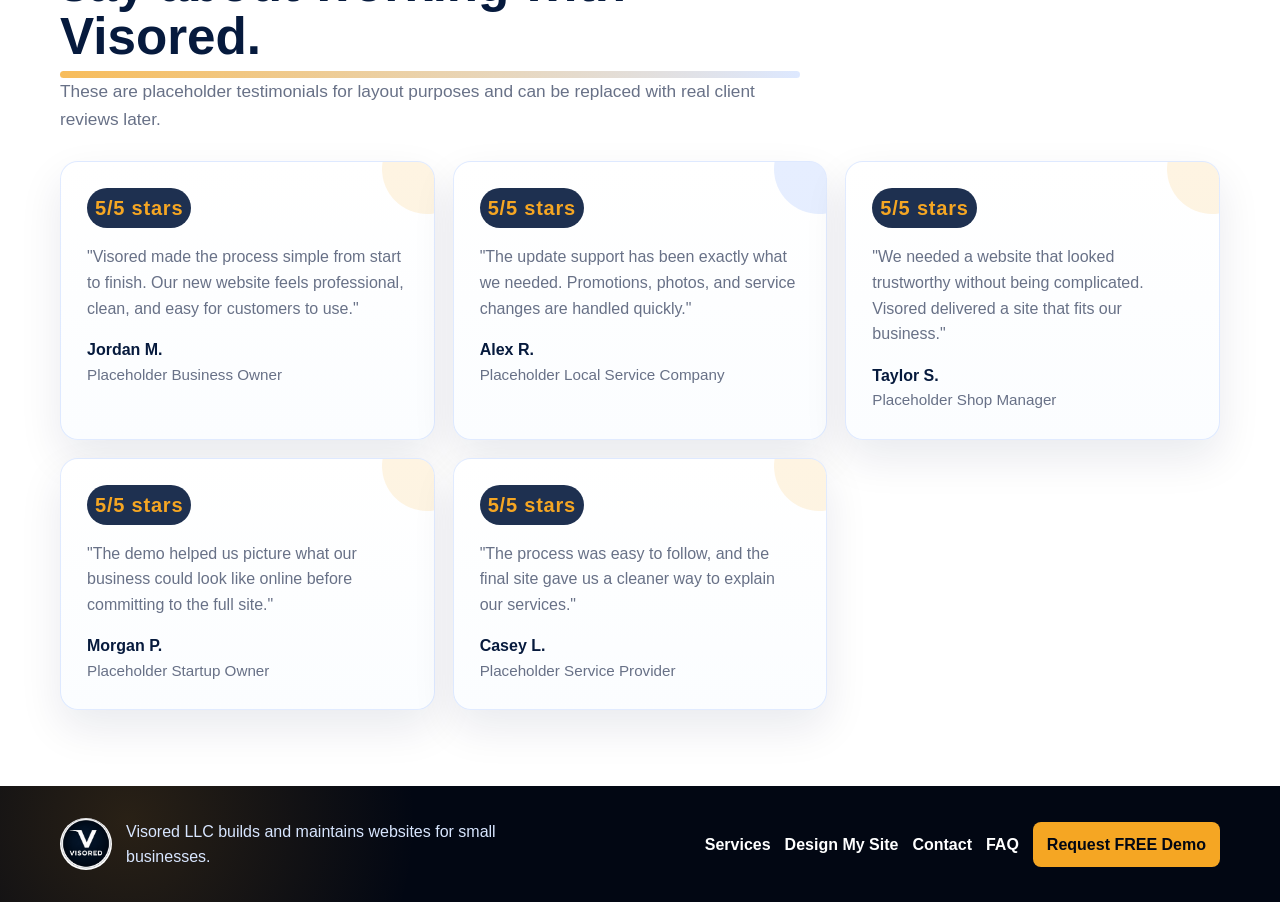
==== commit fb441755: "Add files via upload" ====
--- a/Visored LLC Website/index.html
+++ b/Visored LLC Website/index.html
@@ -23,23 +23,31 @@
       <a class="active" href="index.html">Home</a>
       <a href="services.html">Services</a>
       <a href="design-my-site.html">Design My Site</a>
-      <a class="nav-cta modal-trigger" href="#contact-modal">Contact</a>
+      <a class="nav-cta modal-trigger" href="#contact-modal" data-package-default="blank">Contact</a>
       <a href="faq.html">FAQ</a>
 
     </nav>
-    <select class="language-switch" aria-label="Language selector">
-      <option>English</option>
-      <option>Spanish</option>
-    </select>
+    <div class="language-switch" data-language-switch>
+      <button class="language-current" type="button" aria-expanded="false">English</button>
+      <div class="language-options" aria-label="Language options">
+        <button type="button" data-language="English">English</button>
+        <button type="button" data-language="Spanish">Spanish</button>
+      </div>
+    </div>
   </header>
 
   <main>
     <section class="hero">
       <div class="hero-content">
-        <p class="eyebrow">Websites built for real small-business needs</p>
+        <p class="eyebrow">Friendly websites for real business goals</p>
         <h1>Clean websites. Easy process. Real results.</h1>
         <p class="hero-financing">Financing Options Available!</p>
         <p class="hero-copy">Visored LLC builds and maintains clean, practical websites for companies nationwide that need a strong online presence without an overcomplicated process.</p>
+        <ul class="hero-promise-list" aria-label="Visored project promises">
+          <li>Free demo first</li>
+          <li>Simple feedback process</li>
+          <li>Built around your brand</li>
+        </ul>
         <div class="hero-actions">
           <a class="button primary modal-trigger" href="#contact-modal" data-demo="free">Request FREE Demo</a>
         </div>
@@ -79,7 +87,67 @@
         <p class="section-label">What we do</p>
         <h2>We make small-business websites feel clear, current, and credible.</h2>
       </div>
-      <p>Whether you need your first website, a refreshed online presence, or ongoing changes after launch, Visored keeps the process focused on what your customers need to see: who you are, what you offer, and how to reach you.</p>
+      <p>Whether you need your first website, a refreshed online presence, or ongoing changes after launch, Visored keeps the process simple, creative, and focused on what your customers need to see: who you are, what you offer, and how to reach you.</p>
+    </section>
+
+    <section class="section interactive-studio">
+      <div class="section-heading">
+        <p class="section-label">Find Your Fit</p>
+        <h2>Not sure where to start? Tap through this quick website matcher.</h2>
+        <p>Pick the closest answers and Visored will suggest a starting package direction.</p>
+      </div>
+      <div class="studio-grid">
+        <div class="fit-finder" data-fit-finder>
+          <div class="fit-question">
+            <strong>What do you need most right now?</strong>
+            <div class="choice-row">
+              <button type="button" data-fit="simple">A simple online presence</button>
+              <button type="button" data-fit="simple">A focused one-page site</button>
+              <button type="button" data-fit="growth">A fuller business site</button>
+              <button type="button" data-fit="growth">A site with room to expand</button>
+              <button type="button" data-fit="promo">A short-term promo page</button>
+              <button type="button" data-fit="promo">An event or sale page</button>
+            </div>
+          </div>
+          <div class="fit-question">
+            <strong>How much content do you expect?</strong>
+            <div class="choice-row">
+              <button type="button" data-content="low">Just the essentials</button>
+              <button type="button" data-content="medium">Several services or sections</button>
+              <button type="button" data-content="high">A lot of details</button>
+              <button type="button" data-content="high">Multiple customer paths</button>
+            </div>
+          </div>
+          <div class="fit-question">
+            <strong>How often will you need changes?</strong>
+            <div class="choice-row">
+              <button type="button" data-updates="low">Rarely</button>
+              <button type="button" data-updates="medium">Sometimes</button>
+              <button type="button" data-updates="high">Often</button>
+              <button type="button" data-updates="high">Seasonal promos</button>
+            </div>
+          </div>
+          <div class="fit-question">
+            <strong>What matters most for the launch?</strong>
+            <div class="choice-row">
+              <button type="button" data-priority="fast">Speed</button>
+              <button type="button" data-priority="budget">Budget control</button>
+              <button type="button" data-priority="flexible">Future flexibility</button>
+            </div>
+          </div>
+        </div>
+        <aside class="fit-result">
+          <span>Suggested Direction</span>
+          <h3 id="fitPackage">Starter / Basic Package</h3>
+          <p id="fitReason">A practical starting point for a professional small-business website.</p>
+          <ul class="fit-details" id="fitDetails">
+            <li>Multi-page structure for core business info</li>
+            <li>Good balance of price, polish, and launch speed</li>
+            <li>Paid updates available after launch</li>
+          </ul>
+          <a class="button primary details-trigger" href="#package-details-modal" data-package="Starter / Basic Package">More Details</a>
+        </aside>
+      </div>
     </section>
 
     <section class="section feature-grid">
@@ -124,31 +192,32 @@
         <p>This is the start-to-finish path most website projects follow.</p>
       </div>
       <div class="timeline-diagram">
-        <article>
+        <article data-timeline-stage="01">
           <span>01</span>
           <h3>Free Demo</h3>
           <strong>2-4 business days</strong>
           <p>A preview that shows the site direction. It is usually 60%-70% personalized, and demo add-ons may be visible or clickable without being fully functional.</p>
         </article>
-        <article>
+        <article data-timeline-stage="02">
           <span>02</span>
           <h3>Feedback & Review</h3>
           <strong>Client discussion</strong>
           <p>We review the demo together, discuss what should change, and decide whether to move into full website development.</p>
         </article>
-        <article>
+        <article data-timeline-stage="03">
           <span>03</span>
           <h3>Website Development</h3>
           <strong>10-14 business days</strong>
           <p>Payment is required before this stage begins. The final site is built to be live, functional, and 100% personalized.</p>
         </article>
-        <article>
+        <article data-timeline-stage="04">
           <span>04</span>
           <h3>Completed Review</h3>
           <strong>3 business days</strong>
           <p>After delivery, clients have 3 business days to request final changes. After that, new requests are handled as paid add-ons.</p>
         </article>
       </div>
+      <p class="timeline-note" id="timelineNote">Select a timeline step to spotlight that part of the process.</p>
     </section>
 
     <section class="section home-reviews" id="reviews">
@@ -191,6 +260,21 @@
       </div>
     </section>
   </main>
+
+  <div class="modal package-details-modal" id="package-details-modal" aria-hidden="true">
+    <div class="modal-backdrop" data-details-close></div>
+    <section class="modal-panel package-details-panel" role="dialog" aria-modal="true" aria-labelledby="packageDetailsTitle">
+      <button class="modal-close" type="button" aria-label="Close package details" data-details-close>&times;</button>
+      <p class="section-label">Package Details</p>
+      <h2 id="packageDetailsTitle">Package Details</h2>
+      <p class="package-details-price" id="packageDetailsPrice"></p>
+      <p class="package-details-summary" id="packageDetailsSummary"></p>
+      <ul class="package-details-list" id="packageDetailsList"></ul>
+      <div class="package-details-actions">
+        <button class="button primary" type="button" id="askAboutPackage">Ask About This Package</button>
+      </div>
+    </section>
+  </div>
 
   <div class="modal" id="contact-modal" aria-hidden="true">
     <div class="modal-backdrop" data-modal-close></div>
@@ -200,12 +284,12 @@
       <h2 id="modalTitle">Ask Visored about your website</h2>
       <form class="modal-form" id="servicesModalForm">
         <div class="form-row">
-          <label for="modalName">Name</label>
+          <label for="modalName">Owner name</label>
           <input id="modalName" name="modalName" type="text" placeholder="Jane Smith" required>
         </div>
         <div class="form-row">
           <label for="modalEmail">Email</label>
-          <input id="modalEmail" name="modalEmail" type="email" placeholder="jane@example.com" required>
+          <input id="modalEmail" name="modalEmail" type="email" placeholder="jane@example.com">
         </div>
         <div class="form-row">
           <label for="modalBusiness">Business name</label>
@@ -214,6 +298,15 @@
         <div class="form-row">
           <label for="modalPhone">Phone number</label>
           <input id="modalPhone" name="modalPhone" type="tel" placeholder="(555) 123-4567">
+        </div>
+        <div class="form-row">
+          <label for="modalPreferredContact">Preferred contact method</label>
+          <select id="modalPreferredContact" name="modalPreferredContact">
+            <option value="">----</option>
+            <option>Email</option>
+            <option>Phone call</option>
+            <option>Text message</option>
+          </select>
         </div>
         <div class="form-row">
           <label for="modalPackage">Are you interested in any packages?</label>
@@ -237,8 +330,16 @@
             <option>Newsletter form</option>
             <option>Custom features</option>
             <option>Multi-language site</option>
-            <option>Multiple add-ons / not sure yet</option>
-          </select>
+            <option>Photo gallery / portfolio</option>
+            <option>Catalog or before/after gallery</option>
+            <option>Lead capture form upgrade</option>
+            <option>Social media link hub</option>
+            <option>Review showcase section</option>
+            <option>Custom FAQ section</option>
+            <option>Downloadable file section</option>
+            <option>Pop-up announcement banner</option>
+            <option>Accessibility polish</option>
+            <option>Multiple add-ons / not sure yet</option></select>
         </div>
         <div class="form-row full">
           <label for="modalMessage">Project details</label>
@@ -248,7 +349,7 @@
           <button class="button primary" type="submit">Send Message</button>
           <button class="button secondary" type="button" data-clear-form="modal">Clear</button>
         </div>
-        <p class="form-note" id="modalFormNote">Placeholder form only. Connect this to email or a form service before publishing.</p>
+        <p class="form-note" id="modalFormNote">After you submit, Visored reviews your details and follows up with next steps. Placeholder form only until connected to email or a form service.</p>
       </form>
       <aside class="modal-contact-card">
         <img src="assets/visored-logo.png" alt="Visored LLC logo">
--- a/Visored LLC Website/assets/styles.css
+++ b/Visored LLC Website/assets/styles.css
@@ -434,7 +434,18 @@
 .faq-answer {
   max-height: 0;
   overflow: hidden;
-  transition: max-height 240ms ease;
+  opacity: 0;
+  transform: translateY(-8px);
+  transition:
+    max-height 360ms cubic-bezier(0.22, 1, 0.36, 1),
+    opacity 240ms ease,
+    transform 280ms ease;
+  will-change: max-height, opacity, transform;
+}
+
+.faq-answer.open {
+  opacity: 1;
+  transform: translateY(0);
 }
 
 .faq-answer p {
@@ -579,6 +590,70 @@
   color: var(--blue-dark) !important;
 }
 
+.not-sure-note,
+.package-faq-link {
+  max-width: 760px;
+  margin: 10px auto 0;
+  color: var(--blue-dark) !important;
+  font-weight: 800;
+}
+
+.package-faq-link a {
+  color: var(--blue);
+  font-weight: 900;
+}
+
+.package-fit {
+  margin: 8px 0 12px;
+  padding: 8px 10px;
+  border-left: 4px solid var(--yellow);
+  border-radius: 10px;
+  background: #fff8e6;
+  color: var(--blue-dark) !important;
+  font-size: 0.92rem;
+  font-weight: 900;
+  line-height: 1.35;
+}
+
+.comparison-table-wrap {
+  overflow-x: auto;
+  border: 1px solid rgba(15, 94, 255, 0.12);
+  border-radius: 18px;
+  background: #ffffff;
+  box-shadow: 0 22px 56px rgba(6, 26, 61, 0.08);
+}
+
+.comparison-table {
+  width: 100%;
+  border-collapse: collapse;
+  min-width: 760px;
+}
+
+.comparison-table th,
+.comparison-table td {
+  padding: 14px 16px;
+  border-bottom: 1px solid var(--line);
+  text-align: left;
+  vertical-align: top;
+}
+
+.comparison-table th {
+  background: #071225;
+  color: var(--yellow);
+  font-size: 0.82rem;
+  letter-spacing: 0.06em;
+  text-transform: uppercase;
+}
+
+.comparison-table td {
+  color: var(--blue-dark);
+  font-weight: 800;
+}
+
+.comparison-table tr:last-child td {
+  border-bottom: 0;
+}
+
 .best-seller {
   display: inline-block;
   margin: 0 0 12px;
@@ -632,6 +707,24 @@
 .price-card .placeholder-button {
   align-self: center;
   margin-top: auto;
+}
+
+.package-actions {
+  display: flex;
+  flex-wrap: wrap;
+  justify-content: center;
+  gap: 10px;
+  width: 100%;
+  margin-top: auto;
+}
+
+.price-card .package-actions .button {
+  align-self: auto;
+  margin-top: 0;
+}
+
+.service-estimate-button {
+  margin-top: 18px;
 }
 
 .price-card .button:hover {
@@ -743,7 +836,7 @@
 
 .add-on-grid {
   display: grid;
-  grid-template-columns: repeat(2, 1fr);
+  grid-template-columns: repeat(3, 1fr);
   gap: 14px;
 }
 
@@ -776,6 +869,17 @@
 .add-on-grid h3 {
   margin: 0 0 6px;
   color: var(--blue-dark);
+}
+
+.addon-price {
+  display: inline-flex;
+  width: fit-content;
+  margin-bottom: 8px;
+  padding: 4px 9px;
+  border-radius: 999px;
+  background: #fff8e6;
+  color: var(--blue-dark);
+  font-size: 0.92rem;
 }
 
 .add-on-grid p {
@@ -1093,6 +1197,130 @@
 input[type="color"] {
   min-height: 54px;
   padding: 6px;
+}
+
+.native-select-hidden {
+  position: absolute;
+  width: 1px;
+  height: 1px;
+  min-height: 0;
+  margin: 0;
+  padding: 0;
+  opacity: 0;
+  pointer-events: none;
+}
+
+.custom-select {
+  position: relative;
+  width: 100%;
+  z-index: 4;
+}
+
+.custom-select.open {
+  z-index: 30;
+}
+
+.custom-select-button {
+  position: relative;
+  width: 100%;
+  min-height: 48px;
+  padding: 12px 44px 12px 14px;
+  border: 1px solid rgba(15, 94, 255, 0.16);
+  border-radius: 14px;
+  background:
+    linear-gradient(180deg, #ffffff, #f8fbff);
+  box-shadow: 0 10px 24px rgba(6, 26, 61, 0.06);
+  color: var(--blue-dark);
+  font: inherit;
+  font-weight: 800;
+  text-align: left;
+  cursor: pointer;
+  transition: border-color 180ms ease, box-shadow 180ms ease, transform 180ms ease, background 180ms ease;
+}
+
+.custom-select-button::after {
+  content: "";
+  position: absolute;
+  right: 16px;
+  top: 50%;
+  width: 9px;
+  height: 9px;
+  border-right: 2px solid var(--blue-dark);
+  border-bottom: 2px solid var(--blue-dark);
+  transform: translateY(-65%) rotate(45deg);
+  transition: transform 240ms cubic-bezier(0.22, 1, 0.36, 1);
+}
+
+.custom-select.open .custom-select-button,
+.custom-select-button:hover {
+  border-color: rgba(245, 166, 35, 0.64);
+  background: linear-gradient(180deg, #ffffff, #fff8e6);
+  box-shadow: 0 16px 34px rgba(245, 166, 35, 0.15), 0 12px 28px rgba(6, 26, 61, 0.08);
+}
+
+.custom-select.open .custom-select-button::after {
+  transform: translateY(-35%) rotate(225deg);
+}
+
+.custom-select-options {
+  position: absolute;
+  top: calc(100% + 8px);
+  right: 0;
+  left: 0;
+  display: grid;
+  gap: 4px;
+  max-height: 0;
+  padding: 0 8px;
+  overflow: hidden;
+  border: 1px solid rgba(15, 94, 255, 0.12);
+  border-radius: 16px;
+  background:
+    radial-gradient(circle at top right, rgba(245, 166, 35, 0.14), transparent 10rem),
+    #ffffff;
+  box-shadow: 0 22px 54px rgba(6, 26, 61, 0.18);
+  opacity: 0;
+  visibility: hidden;
+  transform: translateY(10px) scale(0.98);
+  transform-origin: top center;
+  transition:
+    max-height 360ms cubic-bezier(0.22, 1, 0.36, 1),
+    padding 260ms ease,
+    opacity 220ms ease,
+    transform 300ms cubic-bezier(0.22, 1, 0.36, 1),
+    visibility 0s linear 260ms;
+}
+
+.custom-select.open .custom-select-options {
+  max-height: 280px;
+  padding: 8px;
+  overflow-y: auto;
+  opacity: 1;
+  visibility: visible;
+  transform: translateY(0) scale(1);
+  transition-delay: 0s;
+}
+
+.custom-select-options button {
+  min-height: 40px;
+  padding: 10px 12px;
+  border: 0;
+  border-radius: 10px;
+  background: transparent;
+  color: var(--blue-dark);
+  font: inherit;
+  font-weight: 800;
+  text-align: left;
+  cursor: pointer;
+  transition: background 160ms ease, color 160ms ease, transform 160ms ease;
+}
+
+.custom-select-options button:hover,
+.custom-select-options button:focus,
+.custom-select-options button.selected {
+  outline: none;
+  background: #fff8e6;
+  color: var(--black);
+  transform: translateX(2px);
 }
 
 input[type="color"].color-unselected {
@@ -1278,6 +1506,18 @@
   grid-column: 1 / -1;
   width: fit-content;
   margin-bottom: 0;
+}
+
+.estimate-modal-panel {
+  width: min(1120px, 100%);
+  grid-template-columns: 1fr;
+}
+
+.estimate-modal-panel .estimate-intro {
+  grid-column: 1 / -1;
+  margin: -10px 0 0;
+  color: var(--gray);
+  font-weight: 700;
 }
 
 .modal-close {
@@ -1493,3 +1733,1290 @@
     width: 100%;
   }
 }
+
+/* Friendlier visual refresh */
+body {
+  background:
+    radial-gradient(circle at top left, rgba(245, 166, 35, 0.13), transparent 28rem),
+    radial-gradient(circle at 90% 12%, rgba(15, 94, 255, 0.10), transparent 24rem),
+    #fbfdff;
+}
+
+.site-header {
+  border-bottom: 0;
+  box-shadow: 0 10px 34px rgba(6, 26, 61, 0.08);
+}
+
+.brand img {
+  box-shadow: 0 0 0 4px rgba(245, 166, 35, 0.18);
+}
+
+.site-nav a {
+  border-radius: 999px;
+}
+
+.site-nav a:hover,
+.site-nav a.active {
+  background: rgba(245, 166, 35, 0.16);
+  color: var(--blue-dark);
+}
+
+.site-nav .nav-cta {
+  background: linear-gradient(135deg, var(--blue), #4f8fff);
+  box-shadow: 0 10px 24px rgba(15, 94, 255, 0.20);
+}
+
+.hero {
+  position: relative;
+  overflow: hidden;
+  background:
+    radial-gradient(circle at 78% 20%, rgba(245, 166, 35, 0.38), transparent 22rem),
+    radial-gradient(circle at 12% 82%, rgba(15, 94, 255, 0.34), transparent 24rem),
+    linear-gradient(135deg, #031532 0%, #071225 48%, #0b2d6a 100%);
+}
+
+.hero::before,
+.hero::after,
+.page-hero::before {
+  content: "";
+  position: absolute;
+  pointer-events: none;
+  border-radius: 999px;
+}
+
+.hero::before {
+  width: 230px;
+  height: 230px;
+  right: 7%;
+  top: 12%;
+  border: 2px solid rgba(245, 166, 35, 0.45);
+  transform: rotate(-12deg);
+}
+
+.hero::after {
+  width: 170px;
+  height: 170px;
+  left: 6%;
+  bottom: 10%;
+  background: rgba(255, 255, 255, 0.08);
+  transform: rotate(14deg);
+}
+
+.hero-content,
+.hero-panel,
+.page-hero > *,
+.services-hero > * {
+  position: relative;
+  z-index: 1;
+}
+
+.hero h1,
+.page-hero h1 {
+  letter-spacing: -0.02em;
+}
+
+.hero-financing {
+  padding: 7px 13px;
+  border-radius: 999px;
+  background: rgba(255, 255, 255, 0.10);
+  box-shadow: inset 0 0 0 1px rgba(245, 166, 35, 0.34);
+}
+
+.button {
+  border-radius: 999px;
+  transition: transform 180ms ease, box-shadow 180ms ease, background 180ms ease;
+}
+
+.button.primary {
+  background: linear-gradient(135deg, var(--yellow), #ffd56d);
+}
+
+.button.secondary {
+  background: linear-gradient(180deg, #ffffff, #f7fbff);
+}
+
+.button:hover {
+  transform: translateY(-3px) rotate(-0.4deg);
+}
+
+.section,
+.page-hero {
+  position: relative;
+}
+
+.page-hero {
+  overflow: hidden;
+  background:
+    radial-gradient(circle at 88% 10%, rgba(245, 166, 35, 0.30), transparent 20rem),
+    linear-gradient(135deg, #04132c, #0c3475);
+}
+
+.page-hero::before {
+  width: 210px;
+  height: 210px;
+  right: -60px;
+  bottom: -80px;
+  border: 34px solid rgba(255, 255, 255, 0.07);
+}
+
+.eyebrow,
+.section-label,
+.package-label {
+  border-radius: 999px;
+  box-shadow: 0 10px 22px rgba(6, 26, 61, 0.12);
+}
+
+.feature-card,
+.price-card,
+.review-card,
+.next-step-grid article,
+.faq-grid article,
+.contact-form,
+.contact-card,
+.add-on-grid article,
+.service-list article,
+.design-form,
+.modal-panel,
+.modal-contact-card {
+  border-color: rgba(15, 94, 255, 0.12);
+  border-radius: 18px;
+  box-shadow: 0 18px 44px rgba(6, 26, 61, 0.09);
+}
+
+.feature-card,
+.review-card,
+.price-card,
+.add-on-grid article,
+.next-step-grid article {
+  transition: transform 180ms ease, box-shadow 180ms ease, border-color 180ms ease;
+}
+
+.feature-card:hover,
+.review-card:hover,
+.add-on-grid article:hover,
+.next-step-grid article:hover {
+  transform: translateY(-5px);
+  border-color: rgba(245, 166, 35, 0.45);
+  box-shadow: 0 24px 58px rgba(6, 26, 61, 0.13);
+}
+
+.feature-card span,
+.next-step-grid span,
+.timeline-diagram span,
+.process-list span {
+  box-shadow: 0 10px 20px rgba(245, 166, 35, 0.28);
+}
+
+.demo-next-steps,
+.design-layout {
+  background:
+    linear-gradient(135deg, rgba(238, 245, 255, 0.96), rgba(255, 248, 232, 0.76)),
+    var(--soft-blue);
+}
+
+.split-band,
+.quote-band,
+.timeline-preview {
+  background:
+    radial-gradient(circle at 12% 20%, rgba(245, 166, 35, 0.12), transparent 18rem),
+    var(--soft-blue);
+}
+
+.why-section {
+  background:
+    radial-gradient(circle at 50% 0%, rgba(245, 166, 35, 0.16), transparent 18rem),
+    linear-gradient(180deg, #ffffff, #f6faff);
+}
+
+.check-list p {
+  border: 0;
+  border-radius: 16px;
+  background:
+    linear-gradient(135deg, rgba(7, 18, 37, 0.98), rgba(12, 52, 117, 0.94));
+  box-shadow: 0 16px 38px rgba(6, 26, 61, 0.14);
+}
+
+.check-list p::before {
+  content: "";
+  display: block;
+  width: 34px;
+  height: 4px;
+  margin-bottom: 10px;
+  border-radius: 999px;
+  background: var(--yellow);
+}
+
+.timeline-diagram-section,
+.process-section {
+  background:
+    radial-gradient(circle at 12% 12%, rgba(245, 166, 35, 0.22), transparent 18rem),
+    radial-gradient(circle at 90% 80%, rgba(15, 94, 255, 0.28), transparent 20rem),
+    #061225;
+}
+
+.timeline-diagram article {
+  border-radius: 18px;
+  background: linear-gradient(180deg, #0a1c3b, #071225);
+}
+
+.timeline-diagram article:hover {
+  transform: translateY(-4px);
+}
+
+.pricing-grid .price-card:nth-child(1),
+.pricing-grid .price-card:nth-child(2) {
+  background:
+    linear-gradient(180deg, #ffffff, #fff9eb);
+}
+
+.best-seller {
+  color: var(--blue-dark) !important;
+}
+
+.stars {
+  border-radius: 999px;
+  background: rgba(6, 26, 61, 0.90);
+}
+
+.checkbox-grid label {
+  border-radius: 14px;
+  background: linear-gradient(180deg, #ffffff, #f8fbff);
+  transition: transform 160ms ease, border-color 160ms ease, background 160ms ease;
+}
+
+.checkbox-grid label:hover {
+  transform: translateY(-2px);
+  border-color: rgba(245, 166, 35, 0.55);
+  background: #fffaf0;
+}
+
+input,
+select,
+textarea,
+fieldset {
+  border-radius: 14px;
+}
+
+.language-switch {
+  border-radius: 999px;
+  border-color: rgba(245, 166, 35, 0.55);
+}
+
+.site-footer {
+  background:
+    radial-gradient(circle at 10% 30%, rgba(245, 166, 35, 0.16), transparent 18rem),
+    var(--black);
+}
+
+/* Extra personality pass */
+.hero-content {
+  max-width: 700px;
+}
+
+.hero-promise-list {
+  display: flex;
+  flex-wrap: wrap;
+  gap: 10px;
+  margin-top: 22px;
+}
+
+.hero-promise-list span {
+  padding: 9px 13px;
+  border: 1px solid rgba(255, 255, 255, 0.22);
+  border-radius: 999px;
+  color: #ffffff;
+  background: rgba(255, 255, 255, 0.10);
+  box-shadow: 0 12px 26px rgba(2, 7, 19, 0.16);
+  font-weight: 800;
+  backdrop-filter: blur(10px);
+}
+
+.service-promises span {
+  background: rgba(255, 255, 255, 0.12);
+}
+
+.hero-panel img {
+  filter: drop-shadow(0 30px 54px rgba(245, 166, 35, 0.18)) drop-shadow(0 18px 44px rgba(15, 94, 255, 0.18));
+  transform: rotate(1.5deg);
+}
+
+.hero-panel::before {
+  content: "";
+  position: absolute;
+  z-index: -1;
+  width: 78%;
+  aspect-ratio: 1;
+  border-radius: 42% 58% 53% 47%;
+  background:
+    radial-gradient(circle at 35% 30%, rgba(245, 166, 35, 0.24), transparent 45%),
+    rgba(255, 255, 255, 0.08);
+  transform: rotate(-8deg);
+}
+
+.section-heading h2,
+.packages-heading h2,
+.add-ons-heading h2,
+.why-heading h2,
+.design-kickoff h2 {
+  position: relative;
+  width: fit-content;
+}
+
+.section-heading h2::after,
+.packages-heading h2::after,
+.add-ons-heading h2::after,
+.why-heading h2::after,
+.design-kickoff h2::after {
+  content: "";
+  position: absolute;
+  right: 0;
+  bottom: -8px;
+  left: 0;
+  height: 8px;
+  border-radius: 999px;
+  background: linear-gradient(90deg, rgba(245, 166, 35, 0.75), rgba(15, 94, 255, 0.14));
+}
+
+.packages-heading h2,
+.add-ons-heading h2,
+.why-heading h2 {
+  margin-inline: auto;
+}
+
+.feature-grid,
+.review-grid,
+.add-on-grid,
+.next-step-grid {
+  align-items: stretch;
+}
+
+.feature-card,
+.review-card,
+.add-on-grid article,
+.next-step-grid article {
+  position: relative;
+  overflow: hidden;
+}
+
+.feature-card::after,
+.review-card::after,
+.add-on-grid article::after,
+.next-step-grid article::after {
+  content: "";
+  position: absolute;
+  width: 90px;
+  height: 90px;
+  right: -38px;
+  top: -38px;
+  border-radius: 50%;
+  background: rgba(245, 166, 35, 0.13);
+}
+
+.feature-card:nth-child(2)::after,
+.review-card:nth-child(2)::after,
+.add-on-grid article:nth-child(2n)::after,
+.next-step-grid article:nth-child(2)::after {
+  background: rgba(15, 94, 255, 0.10);
+}
+
+.feature-card span {
+  border-radius: 16px 16px 16px 4px;
+}
+
+.review-card {
+  background:
+    linear-gradient(180deg, #ffffff, #fbfdff);
+}
+
+.price-card {
+  border-top: 6px solid rgba(15, 94, 255, 0.22);
+}
+
+.pricing-grid .price-card:nth-child(1),
+.pricing-grid .price-card:nth-child(2) {
+  border-top-color: var(--yellow);
+}
+
+.price-card h2 {
+  text-shadow: 0 10px 22px rgba(15, 94, 255, 0.10);
+}
+
+.add-ons {
+  background:
+    radial-gradient(circle at 12% 20%, rgba(15, 94, 255, 0.08), transparent 19rem),
+    #ffffff;
+}
+
+.design-kickoff {
+  max-width: var(--max-width);
+  margin: 0 auto 26px;
+}
+
+.design-kickoff h2 {
+  max-width: 840px;
+  margin: 0 0 28px;
+  color: var(--blue-dark);
+  font-size: clamp(2rem, 4vw, 3.3rem);
+  line-height: 1.08;
+}
+
+.idea-strip {
+  display: grid;
+  grid-template-columns: repeat(3, 1fr);
+  gap: 16px;
+}
+
+.idea-strip article {
+  position: relative;
+  overflow: hidden;
+  padding: 22px;
+  border: 1px solid rgba(15, 94, 255, 0.12);
+  border-radius: 20px;
+  background: linear-gradient(180deg, #ffffff, #fffaf0);
+  box-shadow: 0 18px 44px rgba(6, 26, 61, 0.08);
+}
+
+.idea-strip article:nth-child(2) {
+  background: linear-gradient(180deg, #ffffff, #f4f8ff);
+}
+
+.idea-strip article::before {
+  content: "";
+  position: absolute;
+  right: -26px;
+  bottom: -32px;
+  width: 92px;
+  height: 92px;
+  border-radius: 38% 62% 45% 55%;
+  background: rgba(245, 166, 35, 0.18);
+}
+
+.idea-strip span {
+  display: inline-flex;
+  align-items: center;
+  justify-content: center;
+  width: 40px;
+  height: 40px;
+  margin-bottom: 14px;
+  border-radius: 14px 14px 14px 4px;
+  background: var(--blue-dark);
+  color: var(--yellow);
+  font-weight: 800;
+}
+
+.idea-strip strong {
+  display: block;
+  color: var(--blue-dark);
+  font-size: 1.08rem;
+}
+
+.idea-strip p {
+  margin: 8px 0 0;
+  color: var(--gray);
+}
+
+.design-form {
+  position: relative;
+}
+
+.design-form::before {
+  content: "Start with what you know. The rest can be refined together.";
+  display: block;
+  padding: 16px 18px;
+  border: 1px solid rgba(245, 166, 35, 0.32);
+  border-radius: 16px;
+  background: #fff8e6;
+  color: var(--blue-dark);
+  font-weight: 800;
+}
+
+fieldset {
+  background:
+    linear-gradient(180deg, #ffffff, #fbfdff);
+}
+
+legend {
+  border-radius: 999px;
+  background: #fff8e6;
+}
+
+.form-row label {
+  display: inline-flex;
+  align-items: center;
+  width: fit-content;
+  padding: 3px 8px;
+  border-radius: 999px;
+  background: rgba(238, 245, 255, 0.85);
+}
+
+input:focus,
+select:focus,
+textarea:focus {
+  outline-color: rgba(245, 166, 35, 0.34);
+  border-color: var(--yellow);
+}
+
+.modal-panel {
+  background:
+    radial-gradient(circle at top right, rgba(245, 166, 35, 0.12), transparent 16rem),
+    #ffffff;
+}
+
+.modal-contact-card {
+  background: linear-gradient(180deg, #ffffff, #fffaf0);
+}
+
+@media (max-width: 880px) {
+  .idea-strip {
+    grid-template-columns: 1fr;
+  }
+
+  .section-heading h2,
+  .packages-heading h2,
+  .add-ons-heading h2,
+  .why-heading h2,
+  .design-kickoff h2 {
+    width: auto;
+  }
+}
+
+/* Interaction and motion polish */
+.hero-promise-list {
+  padding: 0;
+  list-style: none;
+}
+
+.hero-promise-list span,
+.hero-promise-list li {
+  position: relative;
+  padding-left: 30px;
+}
+
+.hero-promise-list li::before {
+  content: "";
+  position: absolute;
+  left: 13px;
+  top: 50%;
+  width: 7px;
+  height: 7px;
+  border-radius: 50%;
+  background: var(--yellow);
+  transform: translateY(-50%);
+  box-shadow: 0 0 0 4px rgba(245, 166, 35, 0.18);
+}
+
+.language-switch {
+  min-height: 0;
+  padding: 0;
+  border: 0;
+  background: transparent;
+  box-shadow: none;
+}
+
+.language-current {
+  position: relative;
+  min-height: 40px;
+  padding: 8px 34px 8px 14px;
+  border: 1px solid rgba(245, 166, 35, 0.55);
+  border-radius: 999px;
+  background: var(--white);
+  color: var(--blue-dark);
+  font: inherit;
+  font-weight: 800;
+  cursor: pointer;
+  box-shadow: 0 14px 34px rgba(6, 26, 61, 0.18);
+}
+
+.language-current::after {
+  content: "";
+  position: absolute;
+  right: 14px;
+  top: 50%;
+  width: 8px;
+  height: 8px;
+  border-right: 2px solid var(--blue-dark);
+  border-bottom: 2px solid var(--blue-dark);
+  transform: translateY(-65%) rotate(45deg);
+  transition: transform 180ms ease;
+}
+
+.language-switch.open .language-current::after {
+  transform: translateY(-35%) rotate(225deg);
+}
+
+.language-options {
+  position: absolute;
+  right: 0;
+  top: calc(100% + 8px);
+  bottom: auto;
+  display: grid;
+  min-width: 150px;
+  padding: 8px;
+  border: 1px solid rgba(15, 94, 255, 0.12);
+  border-radius: 16px;
+  background: var(--white);
+  box-shadow: 0 18px 44px rgba(6, 26, 61, 0.16);
+  opacity: 0;
+  pointer-events: none;
+  visibility: hidden;
+  transform: translateY(12px) scale(0.96);
+  transform-origin: top right;
+  transition:
+    opacity 260ms ease,
+    transform 300ms cubic-bezier(0.22, 1, 0.36, 1),
+    visibility 0s linear 260ms;
+  will-change: opacity, transform;
+}
+
+.language-switch.open .language-options {
+  opacity: 1;
+  pointer-events: auto;
+  visibility: visible;
+  transform: translateY(0) scale(1);
+  transition-delay: 0s;
+}
+
+.language-options button {
+  padding: 10px 12px;
+  border: 0;
+  border-radius: 10px;
+  background: transparent;
+  color: var(--blue-dark);
+  font: inherit;
+  font-weight: 800;
+  text-align: left;
+  cursor: pointer;
+}
+
+.language-options button:hover {
+  background: #fff8e6;
+}
+
+.package-details-panel {
+  grid-template-columns: 1fr;
+  max-width: 760px;
+}
+
+/* Requested refinements */
+.section-heading h2,
+.packages-heading h2,
+.add-ons-heading h2,
+.why-heading h2,
+.design-kickoff h2 {
+  padding-bottom: 14px;
+}
+
+.section-heading h2::after,
+.packages-heading h2::after,
+.add-ons-heading h2::after,
+.why-heading h2::after,
+.design-kickoff h2::after {
+  bottom: 0;
+  height: 7px;
+}
+
+.faq-question {
+  position: relative;
+  padding-right: 42px;
+}
+
+.faq-question::before,
+.faq-question::after {
+  content: "";
+  position: absolute;
+  right: 0;
+  top: 50%;
+  width: 24px;
+  height: 4px;
+  border-radius: 999px;
+  background: var(--blue);
+  transform-origin: center;
+  transition: transform 220ms ease, background 220ms ease;
+}
+
+.faq-question::before {
+  transform: translateY(-50%) rotate(90deg);
+}
+
+.faq-question::after {
+  float: none;
+  color: transparent;
+  font-size: 0;
+  line-height: 0;
+  transform: translateY(-50%) rotate(0deg);
+}
+
+.faq-question[aria-expanded="true"]::before {
+  transform: translateY(-50%) rotate(0deg);
+  background: var(--yellow);
+}
+
+.faq-question[aria-expanded="true"]::after {
+  content: "";
+  transform: translateY(-50%) rotate(180deg);
+  background: var(--yellow);
+}
+
+.package-details-price {
+  width: fit-content;
+  margin: -8px 0 0;
+  padding: 8px 14px;
+  border-radius: 999px;
+  background: #fff8e6;
+  color: var(--blue-dark);
+  font-size: 1.4rem;
+  font-weight: 800;
+}
+
+.package-details-summary {
+  margin: 0;
+  color: var(--gray);
+  font-size: 1.08rem;
+}
+
+.package-details-list {
+  display: grid;
+  gap: 10px;
+  margin: 0;
+  padding: 0;
+  list-style: none;
+}
+
+.package-details-list li {
+  position: relative;
+  padding: 12px 14px 12px 38px;
+  border: 1px solid rgba(15, 94, 255, 0.12);
+  border-radius: 14px;
+  background: #f8fbff;
+  color: var(--blue-dark);
+  font-weight: 700;
+}
+
+.package-details-list li::before {
+  content: "";
+  position: absolute;
+  left: 16px;
+  top: 18px;
+  width: 8px;
+  height: 8px;
+  border-radius: 50%;
+  background: var(--yellow);
+}
+
+.package-details-actions {
+  display: flex;
+  flex-wrap: wrap;
+  gap: 12px;
+  justify-content: flex-start;
+}
+
+.reveal-on-scroll {
+  opacity: 0;
+  transform: translateY(26px);
+  transition: opacity 620ms ease, transform 620ms cubic-bezier(0.22, 1, 0.36, 1);
+}
+
+.reveal-on-scroll.is-visible {
+  opacity: 1;
+  transform: translateY(0);
+}
+
+.reveal-on-scroll:nth-child(2n) {
+  transition-delay: 70ms;
+}
+
+.reveal-on-scroll:nth-child(3n) {
+  transition-delay: 120ms;
+}
+
+@media (prefers-reduced-motion: reduce) {
+  .reveal-on-scroll {
+    opacity: 1;
+    transform: none;
+    transition: none;
+  }
+
+  .faq-answer,
+  .language-options,
+  .custom-select-options,
+  .custom-select-button,
+  .custom-select-button::after {
+    transition: none;
+    transform: none;
+  }
+}
+
+/* High-interaction sections */
+.interactive-studio {
+  background:
+    radial-gradient(circle at 12% 20%, rgba(245, 166, 35, 0.16), transparent 20rem),
+    radial-gradient(circle at 90% 80%, rgba(15, 94, 255, 0.10), transparent 22rem),
+    #ffffff;
+}
+
+.studio-grid,
+.estimate-panel {
+  display: grid;
+  grid-template-columns: minmax(0, 1fr) 360px;
+  gap: 24px;
+  align-items: start;
+}
+
+.fit-finder,
+.fit-result,
+.readiness-card,
+.estimate-output,
+.estimate-controls fieldset {
+  border: 1px solid rgba(15, 94, 255, 0.12);
+  border-radius: 22px;
+  background: rgba(255, 255, 255, 0.88);
+  box-shadow: 0 22px 56px rgba(6, 26, 61, 0.10);
+}
+
+.fit-finder,
+.fit-result,
+.readiness-card,
+.estimate-output {
+  padding: 24px;
+}
+
+.fit-question + .fit-question {
+  margin-top: 22px;
+  padding-top: 22px;
+  border-top: 1px solid var(--line);
+}
+
+.fit-question strong {
+  display: block;
+  margin-bottom: 12px;
+  color: var(--blue-dark);
+  font-size: 1.08rem;
+}
+
+.choice-row {
+  display: flex;
+  flex-wrap: wrap;
+  gap: 10px;
+}
+
+.choice-row button {
+  padding: 10px 13px;
+  border: 1px solid rgba(15, 94, 255, 0.15);
+  border-radius: 999px;
+  background: #f8fbff;
+  color: var(--blue-dark);
+  font: inherit;
+  font-weight: 800;
+  cursor: pointer;
+  transition: transform 160ms ease, border-color 160ms ease, background 160ms ease;
+}
+
+.choice-row button:hover,
+.choice-row button.selected {
+  transform: translateY(-2px);
+  border-color: rgba(245, 166, 35, 0.72);
+  background: #fff8e6;
+}
+
+.fit-result {
+  position: sticky;
+  top: 110px;
+  background:
+    radial-gradient(circle at 88% 8%, rgba(245, 166, 35, 0.22), transparent 9rem),
+    #071225;
+  color: var(--white);
+}
+
+.fit-result span,
+.estimate-output span {
+  color: var(--yellow);
+  font-weight: 800;
+  text-transform: uppercase;
+  letter-spacing: 0.08em;
+}
+
+.fit-result h3 {
+  margin: 12px 0 8px;
+  color: var(--white);
+  font-size: 2rem;
+  line-height: 1;
+}
+
+.fit-result p {
+  color: #d8e6ff;
+}
+
+.fit-details {
+  display: grid;
+  gap: 8px;
+  margin: 18px 0 22px;
+  padding-left: 18px;
+  color: #d8e6ff;
+  font-weight: 700;
+}
+
+.fit-details li::marker {
+  color: var(--yellow);
+}
+
+.readiness-section {
+  background: linear-gradient(135deg, #f8fbff, #fff8e6);
+}
+
+.readiness-card {
+  display: grid;
+  grid-template-columns: 300px 1fr;
+  gap: 24px;
+  align-items: center;
+}
+
+.readiness-meter span {
+  display: block;
+  color: var(--blue-dark);
+  font-size: clamp(2.8rem, 7vw, 5rem);
+  font-weight: 800;
+  line-height: 1;
+}
+
+.readiness-meter div {
+  height: 14px;
+  margin-top: 16px;
+  overflow: hidden;
+  border-radius: 999px;
+  background: #dfe9f8;
+}
+
+.readiness-meter i {
+  display: block;
+  width: 0;
+  height: 100%;
+  border-radius: inherit;
+  background: linear-gradient(90deg, var(--yellow), var(--blue));
+  transition: width 260ms ease;
+}
+
+.readiness-list {
+  display: grid;
+  gap: 10px;
+}
+
+.readiness-list label,
+.estimate-controls label {
+  display: flex;
+  align-items: center;
+  gap: 10px;
+  padding: 12px;
+  border: 1px solid rgba(15, 94, 255, 0.12);
+  border-radius: 14px;
+  background: #ffffff;
+  color: var(--blue-dark);
+  font-weight: 800;
+}
+
+.readiness-card > p {
+  grid-column: 1 / -1;
+  margin: 0;
+  color: var(--gray);
+  font-weight: 800;
+}
+
+.estimate-lab {
+  background:
+    radial-gradient(circle at 15% 20%, rgba(15, 94, 255, 0.10), transparent 22rem),
+    #fbfdff;
+}
+
+.estimate-controls {
+  display: grid;
+  gap: 16px;
+}
+
+.estimate-controls fieldset {
+  padding: 22px;
+}
+
+.estimate-controls label + label {
+  margin-top: 10px;
+}
+
+.estimate-output {
+  position: sticky;
+  top: 110px;
+  background:
+    radial-gradient(circle at 85% 15%, rgba(245, 166, 35, 0.22), transparent 10rem),
+    #071225;
+  color: var(--white);
+}
+
+.estimate-modal-panel .estimate-output {
+  grid-column: 2;
+  grid-row: 1;
+  position: static;
+  top: auto;
+}
+
+.estimate-modal-panel .estimate-controls {
+  display: contents;
+}
+
+.estimate-modal-panel .estimate-controls fieldset:first-child {
+  grid-column: 1;
+  grid-row: 1;
+}
+
+.estimate-modal-panel .estimate-controls fieldset:nth-child(2) {
+  grid-column: 1 / -1;
+  grid-row: 2;
+}
+
+.estimate-controls label {
+  display: grid;
+  grid-template-columns: 20px minmax(0, 1fr);
+  align-items: center;
+  column-gap: 10px;
+}
+
+.estimate-controls fieldset:nth-child(2) {
+  display: grid;
+  grid-template-columns: repeat(3, minmax(0, 1fr));
+  gap: 10px;
+}
+
+.estimate-controls fieldset:nth-child(2) legend {
+  grid-column: 1 / -1;
+}
+
+.estimate-controls fieldset:nth-child(2) label + label {
+  margin-top: 0;
+}
+
+.estimate-controls label span {
+  display: flex;
+  justify-content: space-between;
+  gap: 12px;
+  width: 100%;
+}
+
+.estimate-controls label strong {
+  flex: 0 0 auto;
+  color: var(--blue-dark);
+  font-size: 0.78rem;
+}
+
+.estimate-controls label input {
+  justify-self: start;
+  margin: 0;
+}
+
+.estimate-controls input:focus,
+.estimate-controls input:focus-visible {
+  outline: none !important;
+  box-shadow: none !important;
+}
+
+.estimate-output h3 {
+  margin: 10px 0;
+  color: var(--white);
+  font-size: clamp(2.8rem, 6vw, 4.4rem);
+  line-height: 1;
+  transition: opacity 180ms ease, transform 180ms ease, filter 180ms ease;
+}
+
+.estimate-output h3.total-morph-out {
+  opacity: 0.25;
+  filter: blur(2px);
+  transform: translateY(8px) scale(0.94);
+}
+
+.estimate-output h3.total-morph-in {
+  animation: total-pop 320ms ease;
+}
+
+@keyframes total-pop {
+  0% {
+    opacity: 0.35;
+    filter: blur(2px);
+    transform: translateY(-8px) scale(0.94);
+  }
+
+  70% {
+    opacity: 1;
+    filter: blur(0);
+    transform: translateY(0) scale(1.04);
+  }
+
+  100% {
+    transform: translateY(0) scale(1);
+  }
+}
+
+.estimate-output p,
+.estimate-output li {
+  color: #d8e6ff;
+}
+
+.estimate-output p span {
+  display: block;
+}
+
+.estimate-output .estimate-financing {
+  margin-bottom: 4px;
+  color: var(--yellow);
+  font-weight: 900;
+  text-transform: uppercase;
+  letter-spacing: 0.06em;
+}
+
+.estimate-output ul {
+  display: grid;
+  gap: 8px;
+  margin: 20px 0;
+  padding-left: 0;
+  list-style: none;
+}
+
+.timeline-diagram article {
+  cursor: pointer;
+  transition: transform 180ms ease, border-color 180ms ease, box-shadow 180ms ease;
+}
+
+.timeline-diagram article.active-stage {
+  border-color: var(--yellow);
+  box-shadow: 0 0 0 2px rgba(245, 166, 35, 0.22), 0 24px 58px rgba(245, 166, 35, 0.16);
+  transform: translateY(-8px);
+}
+
+.timeline-note {
+  margin: 22px 0 0;
+  padding: 16px 18px;
+  border: 1px solid rgba(245, 166, 35, 0.30);
+  border-radius: 18px;
+  background: rgba(255, 255, 255, 0.08);
+  color: #d8e6ff;
+  font-weight: 800;
+}
+
+.feature-card::before,
+.price-card::before,
+.review-card::before,
+.add-on-grid article::before,
+.next-step-grid article::before,
+.idea-strip article::after {
+  content: "";
+  position: absolute;
+  inset: 0;
+  opacity: 0;
+  pointer-events: none;
+  background: radial-gradient(circle at var(--mx, 50%) var(--my, 50%), rgba(245, 166, 35, 0.18), transparent 9rem);
+  transition: opacity 180ms ease;
+}
+
+.feature-card:hover::before,
+.price-card:hover::before,
+.review-card:hover::before,
+.add-on-grid article:hover::before,
+.next-step-grid article:hover::before,
+.idea-strip article:hover::after {
+  opacity: 1;
+}
+
+@media (max-width: 880px) {
+  .studio-grid,
+  .estimate-panel,
+  .readiness-card {
+    grid-template-columns: 1fr;
+  }
+
+  .add-on-grid,
+  .estimate-controls fieldset:nth-child(2) {
+    grid-template-columns: 1fr;
+  }
+
+  .estimate-modal-panel .estimate-output,
+  .estimate-modal-panel .estimate-controls fieldset:first-child,
+  .estimate-modal-panel .estimate-controls fieldset:nth-child(2) {
+    grid-column: 1;
+    grid-row: auto;
+  }
+
+  .fit-result,
+  .estimate-output {
+    position: static;
+  }
+}
+
+/* Requested interaction refinements */
+.interactive-studio .section-label,
+.estimate-lab .section-label,
+.estimate-modal .section-label {
+  color: var(--yellow) !important;
+  -webkit-text-fill-color: var(--yellow);
+}
+
+.estimate-controls label {
+  align-items: center;
+  line-height: 1.2;
+}
+
+.estimate-controls input {
+  flex: 0 0 auto;
+}
+
+.estimate-option input[type="checkbox"] {
+  appearance: none;
+  width: 18px;
+  height: 18px;
+  min-height: 18px;
+  padding: 0;
+  border: 2px solid rgba(15, 94, 255, 0.32);
+  border-radius: 50%;
+  background: #ffffff;
+  box-shadow: inset 0 0 0 4px #ffffff;
+}
+
+.estimate-option input[type="checkbox"]:checked {
+  border-color: var(--yellow);
+  background: var(--blue-dark);
+  box-shadow: inset 0 0 0 4px #ffffff, 0 0 0 4px rgba(245, 166, 35, 0.18);
+}
+
+.estimate-controls .estimate-option span {
+  display: flex;
+}
+
+.faq-item {
+  position: relative;
+}
+
+.faq-item::before,
+.estimate-output::before,
+.estimate-controls fieldset::before {
+  content: "";
+  position: absolute;
+  inset: 0;
+  opacity: 0;
+  pointer-events: none;
+  background: radial-gradient(circle at var(--mx, 50%) var(--my, 50%), rgba(245, 166, 35, 0.18), transparent 9rem);
+  transition: opacity 180ms ease;
+}
+
+.faq-item:hover::before,
+.estimate-output:hover::before,
+.estimate-controls fieldset:hover::before {
+  opacity: 1;
+}
+
+.estimate-output,
+.estimate-controls fieldset {
+  position: relative;
+  overflow: hidden;
+}
+
+.modal-contact-card img {
+  margin: 0 auto;
+}
+
+.modal-contact-card h3,
+.modal-contact-card > p {
+  text-align: center;
+}
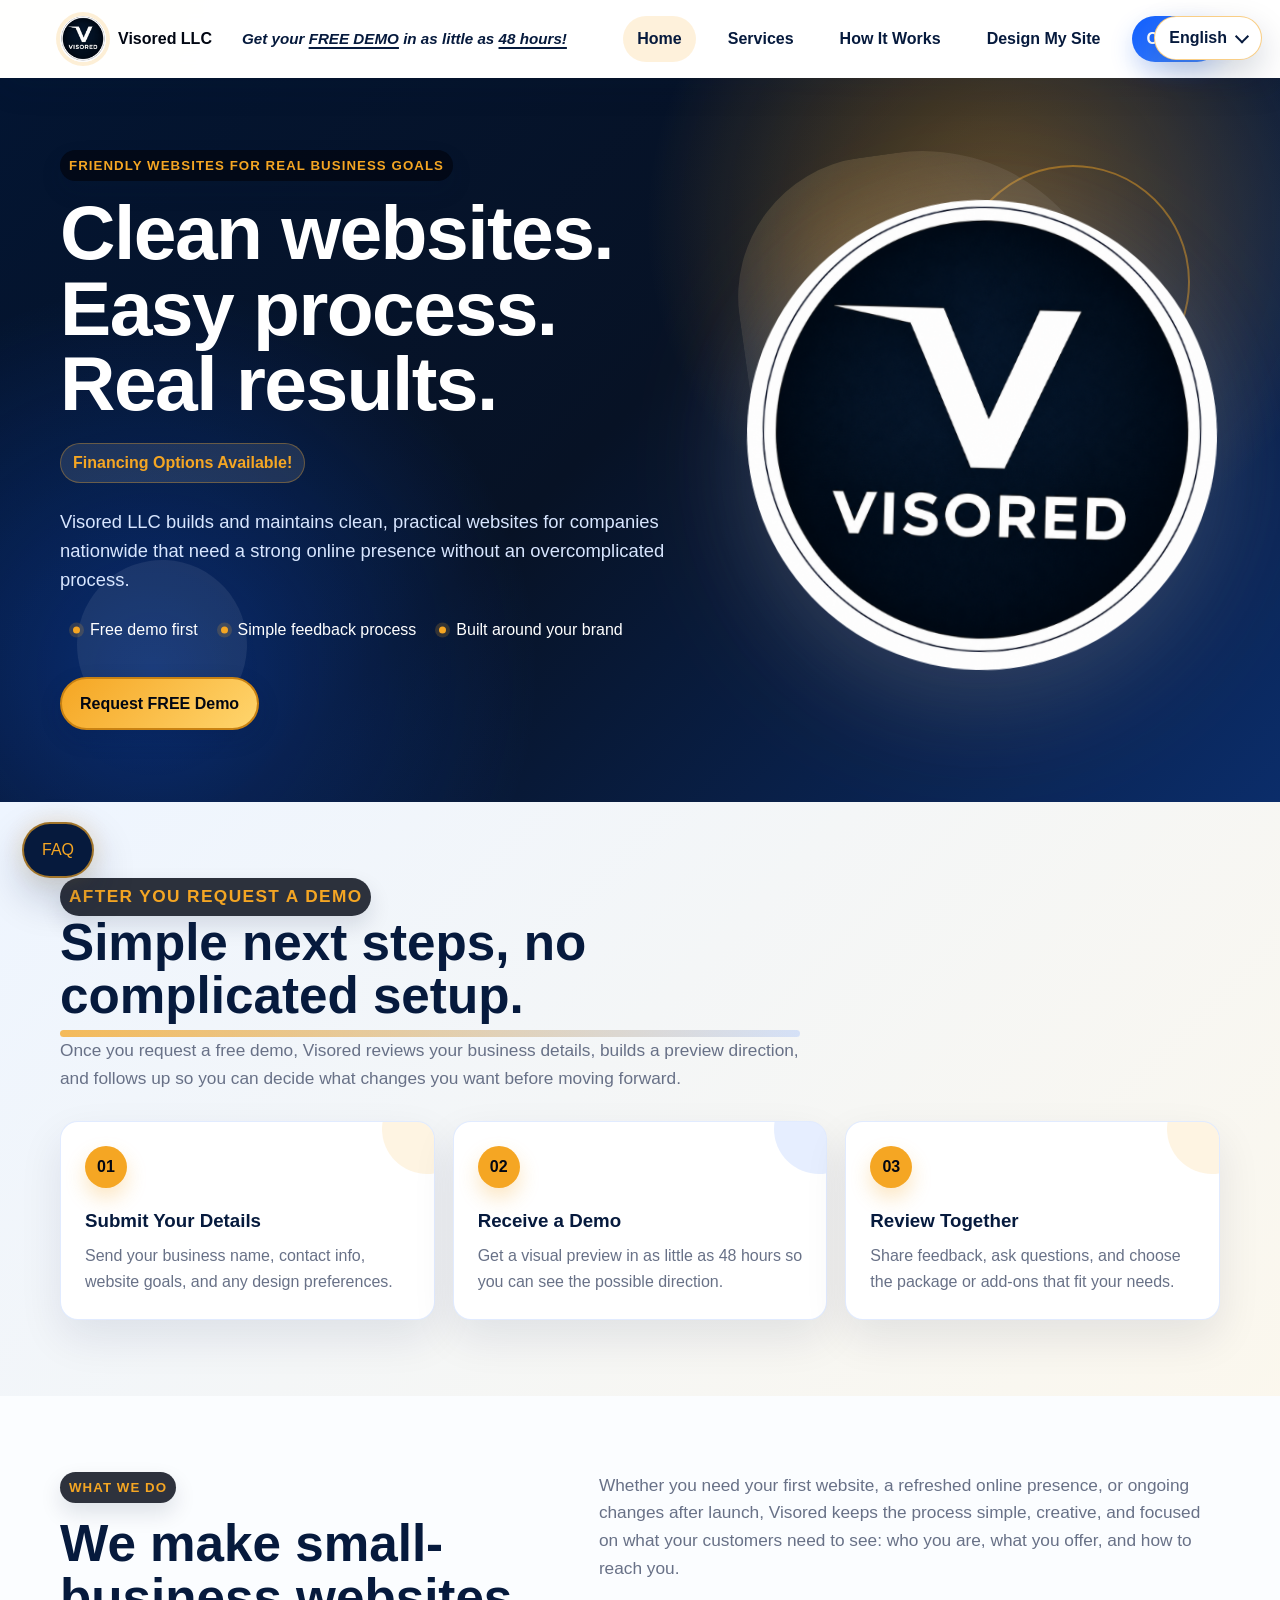
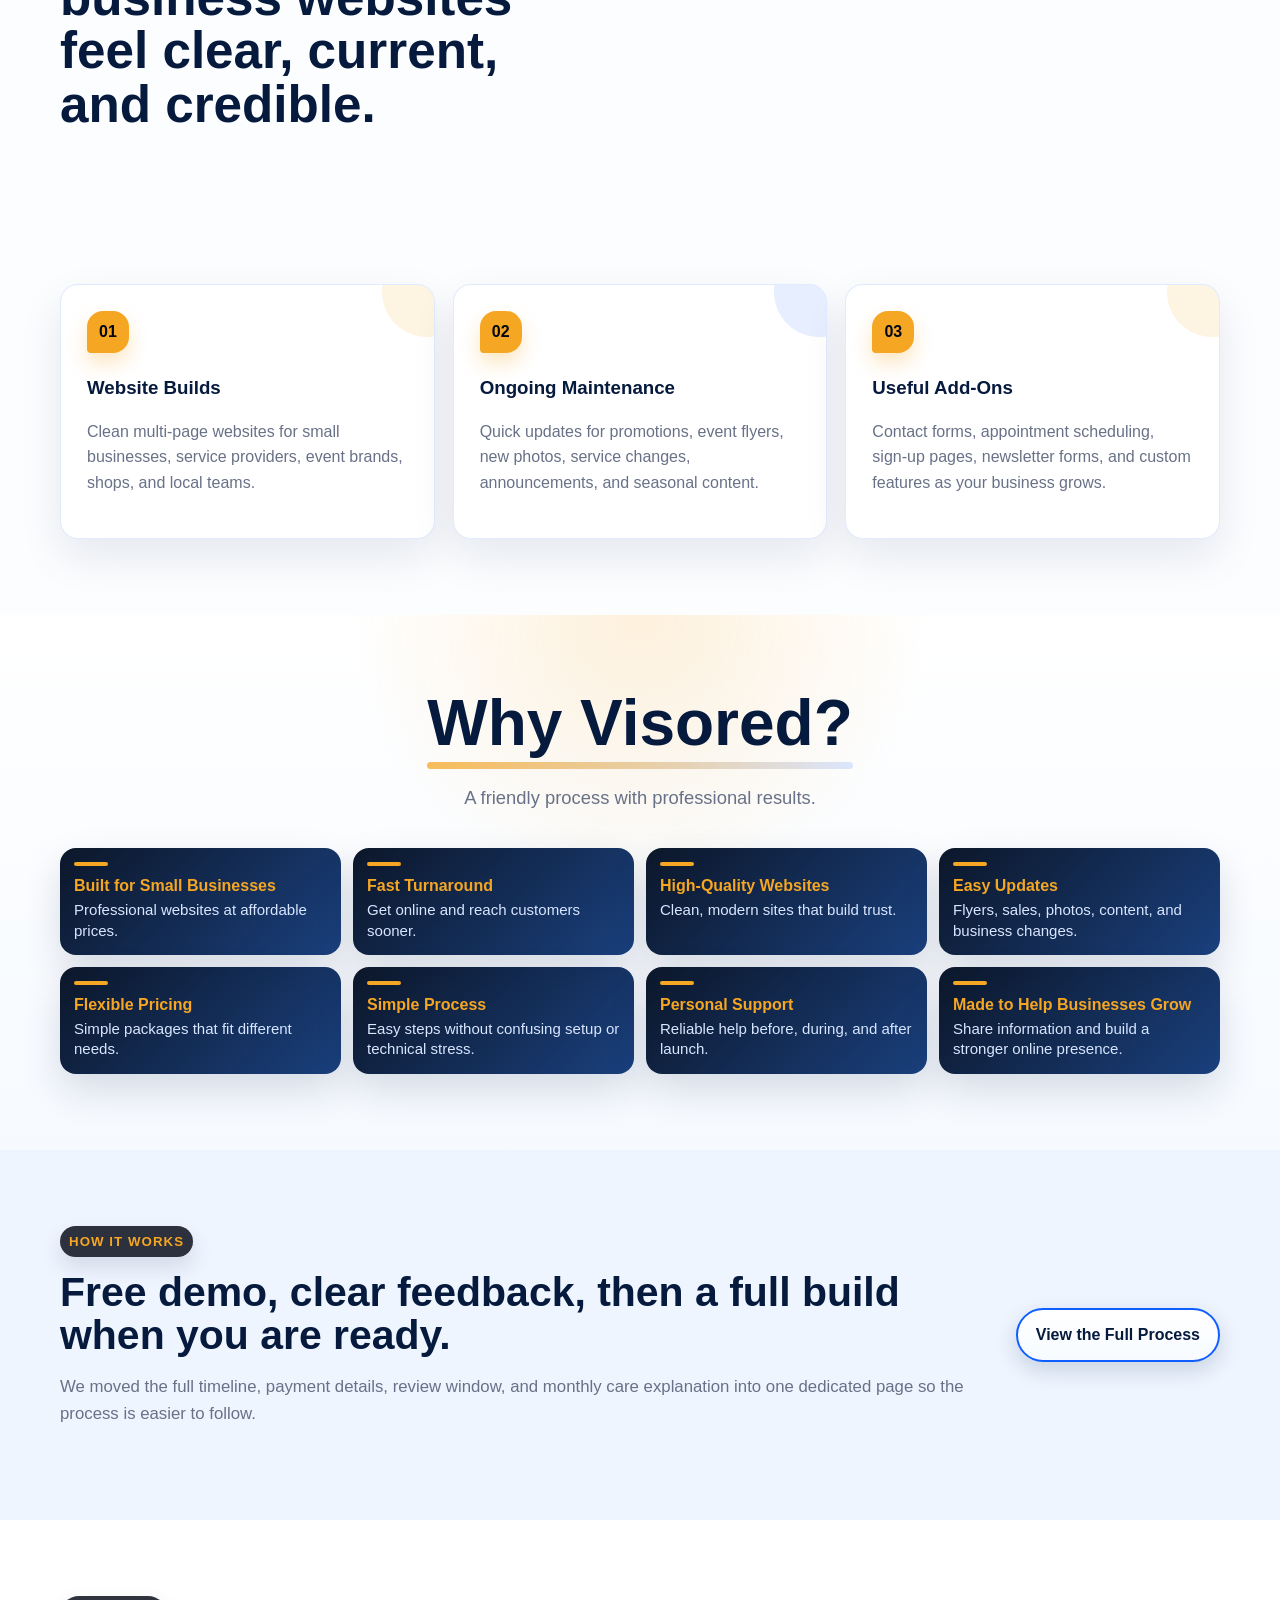
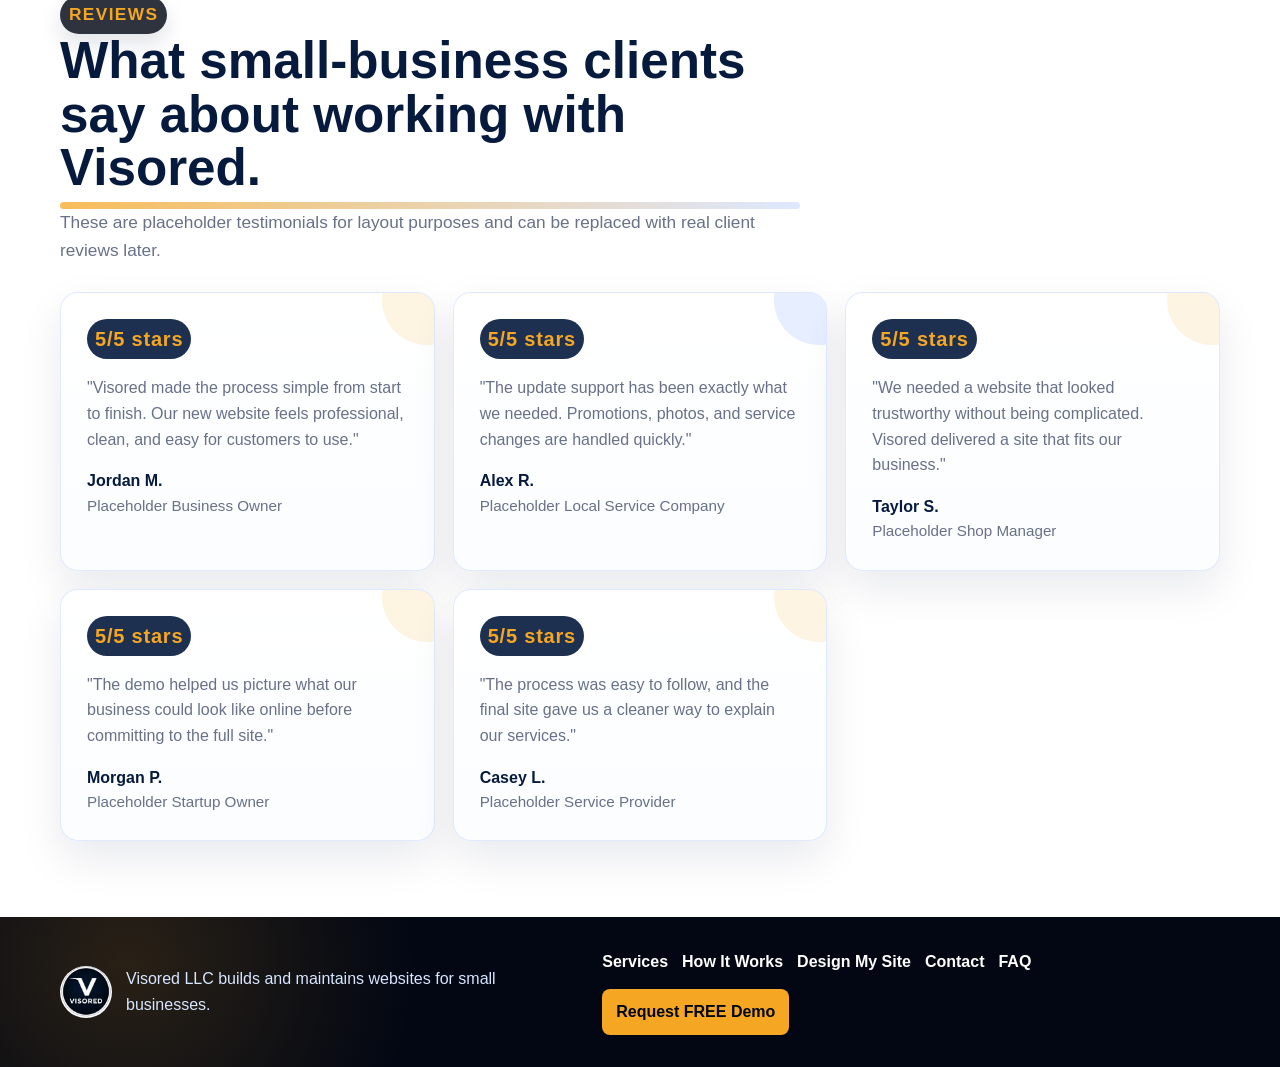
==== commit ad5dda2f: "Add files via upload" ====
--- a/Visored LLC Website/index.html
+++ b/Visored LLC Website/index.html
@@ -22,11 +22,11 @@
     <nav class="site-nav" aria-label="Primary navigation">
       <a class="active" href="index.html">Home</a>
       <a href="services.html">Services</a>
+      <a href="how-it-works.html">How It Works</a>
       <a href="design-my-site.html">Design My Site</a>
       <a class="nav-cta modal-trigger" href="#contact-modal" data-package-default="blank">Contact</a>
-      <a href="faq.html">FAQ</a>
-
-    </nav>
+
+    </nav>
     <div class="language-switch" data-language-switch>
       <button class="language-current" type="button" aria-expanded="false">English</button>
       <div class="language-options" aria-label="Language options">
@@ -35,6 +35,7 @@
       </div>
     </div>
   </header>
+  <a class="floating-faq" href="faq.html">FAQ</a>
 
   <main>
     <section class="hero">
@@ -88,66 +89,6 @@
         <h2>We make small-business websites feel clear, current, and credible.</h2>
       </div>
       <p>Whether you need your first website, a refreshed online presence, or ongoing changes after launch, Visored keeps the process simple, creative, and focused on what your customers need to see: who you are, what you offer, and how to reach you.</p>
-    </section>
-
-    <section class="section interactive-studio">
-      <div class="section-heading">
-        <p class="section-label">Find Your Fit</p>
-        <h2>Not sure where to start? Tap through this quick website matcher.</h2>
-        <p>Pick the closest answers and Visored will suggest a starting package direction.</p>
-      </div>
-      <div class="studio-grid">
-        <div class="fit-finder" data-fit-finder>
-          <div class="fit-question">
-            <strong>What do you need most right now?</strong>
-            <div class="choice-row">
-              <button type="button" data-fit="simple">A simple online presence</button>
-              <button type="button" data-fit="simple">A focused one-page site</button>
-              <button type="button" data-fit="growth">A fuller business site</button>
-              <button type="button" data-fit="growth">A site with room to expand</button>
-              <button type="button" data-fit="promo">A short-term promo page</button>
-              <button type="button" data-fit="promo">An event or sale page</button>
-            </div>
-          </div>
-          <div class="fit-question">
-            <strong>How much content do you expect?</strong>
-            <div class="choice-row">
-              <button type="button" data-content="low">Just the essentials</button>
-              <button type="button" data-content="medium">Several services or sections</button>
-              <button type="button" data-content="high">A lot of details</button>
-              <button type="button" data-content="high">Multiple customer paths</button>
-            </div>
-          </div>
-          <div class="fit-question">
-            <strong>How often will you need changes?</strong>
-            <div class="choice-row">
-              <button type="button" data-updates="low">Rarely</button>
-              <button type="button" data-updates="medium">Sometimes</button>
-              <button type="button" data-updates="high">Often</button>
-              <button type="button" data-updates="high">Seasonal promos</button>
-            </div>
-          </div>
-          <div class="fit-question">
-            <strong>What matters most for the launch?</strong>
-            <div class="choice-row">
-              <button type="button" data-priority="fast">Speed</button>
-              <button type="button" data-priority="budget">Budget control</button>
-              <button type="button" data-priority="flexible">Future flexibility</button>
-            </div>
-          </div>
-        </div>
-        <aside class="fit-result">
-          <span>Suggested Direction</span>
-          <h3 id="fitPackage">Starter / Basic Package</h3>
-          <p id="fitReason">A practical starting point for a professional small-business website.</p>
-          <ul class="fit-details" id="fitDetails">
-            <li>Multi-page structure for core business info</li>
-            <li>Good balance of price, polish, and launch speed</li>
-            <li>Paid updates available after launch</li>
-          </ul>
-          <a class="button primary details-trigger" href="#package-details-modal" data-package="Starter / Basic Package">More Details</a>
-        </aside>
-      </div>
     </section>
 
     <section class="section feature-grid">
@@ -185,39 +126,13 @@
       </div>
     </section>
 
-    <section class="section timeline-diagram-section" id="process">
-      <div class="section-heading">
-        <p class="section-label">Our Timeline</p>
-        <h2>From First Demo to Final Handoff</h2>
-        <p>This is the start-to-finish path most website projects follow.</p>
-      </div>
-      <div class="timeline-diagram">
-        <article data-timeline-stage="01">
-          <span>01</span>
-          <h3>Free Demo</h3>
-          <strong>2-4 business days</strong>
-          <p>A preview that shows the site direction. It is usually 60%-70% personalized, and demo add-ons may be visible or clickable without being fully functional.</p>
-        </article>
-        <article data-timeline-stage="02">
-          <span>02</span>
-          <h3>Feedback & Review</h3>
-          <strong>Client discussion</strong>
-          <p>We review the demo together, discuss what should change, and decide whether to move into full website development.</p>
-        </article>
-        <article data-timeline-stage="03">
-          <span>03</span>
-          <h3>Website Development</h3>
-          <strong>10-14 business days</strong>
-          <p>Payment is required before this stage begins. The final site is built to be live, functional, and 100% personalized.</p>
-        </article>
-        <article data-timeline-stage="04">
-          <span>04</span>
-          <h3>Completed Review</h3>
-          <strong>3 business days</strong>
-          <p>After delivery, clients have 3 business days to request final changes. After that, new requests are handled as paid add-ons.</p>
-        </article>
-      </div>
-      <p class="timeline-note" id="timelineNote">Select a timeline step to spotlight that part of the process.</p>
+    <section class="section process-teaser" id="process">
+      <div>
+        <p class="section-label">How It Works</p>
+        <h2>Free demo, clear feedback, then a full build when you are ready.</h2>
+        <p>We moved the full timeline, payment details, review window, and monthly care explanation into one dedicated page so the process is easier to follow.</p>
+      </div>
+      <a class="button secondary" href="how-it-works.html">View the Full Process</a>
     </section>
 
     <section class="section home-reviews" id="reviews">
@@ -339,6 +254,7 @@
             <option>Downloadable file section</option>
             <option>Pop-up announcement banner</option>
             <option>Accessibility polish</option>
+            <option>Customer intake questionnaire</option>
             <option>Multiple add-ons / not sure yet</option></select>
         </div>
         <div class="form-row full">
@@ -349,7 +265,7 @@
           <button class="button primary" type="submit">Send Message</button>
           <button class="button secondary" type="button" data-clear-form="modal">Clear</button>
         </div>
-        <p class="form-note" id="modalFormNote">After you submit, Visored reviews your details and follows up with next steps. Placeholder form only until connected to email or a form service.</p>
+        <p class="form-note" id="modalFormNote">After you submit, Visored reviews your details and typically responds within 1 business day. Placeholder form only until connected to email or a form service.</p>
       </form>
       <aside class="modal-contact-card">
         <img src="assets/visored-logo.png" alt="Visored LLC logo">
@@ -378,6 +294,7 @@
     </div>
     <div>
       <a href="services.html">Services</a>
+      <a href="how-it-works.html">How It Works</a>
       <a href="design-my-site.html">Design My Site</a>
       <a href="contact.html">Contact</a>
       <a href="faq.html">FAQ</a>
--- a/Visored LLC Website/assets/styles.css
+++ b/Visored LLC Website/assets/styles.css
@@ -193,6 +193,7 @@
 
 .hero-actions {
   display: flex;
+  gap: 22px;
   width: fit-content;
   margin-top: 34px;
 }
@@ -401,6 +402,28 @@
   grid-template-columns: 1fr;
 }
 
+.faq-section {
+  display: grid;
+  gap: 30px;
+}
+
+.faq-topic {
+  display: grid;
+  gap: 16px;
+}
+
+.faq-topic-heading {
+  display: grid;
+  gap: 8px;
+}
+
+.faq-topic-heading h2 {
+  margin: 0;
+  color: var(--blue-dark);
+  font-size: clamp(1.7rem, 3vw, 2.35rem);
+  line-height: 1.05;
+}
+
 .faq-item {
   overflow: hidden;
   cursor: pointer;
@@ -866,6 +889,19 @@
   padding: 20px;
 }
 
+.addon-preview-trigger {
+  cursor: pointer;
+  transition: transform 180ms ease, box-shadow 180ms ease, border-color 180ms ease;
+}
+
+.addon-preview-trigger:hover,
+.addon-preview-trigger:focus {
+  outline: none;
+  border-color: rgba(245, 166, 35, 0.58);
+  box-shadow: 0 24px 58px rgba(6, 26, 61, 0.14), 0 0 0 3px rgba(245, 166, 35, 0.12);
+  animation: button-shake 360ms ease;
+}
+
 .add-on-grid h3 {
   margin: 0 0 6px;
   color: var(--blue-dark);
@@ -1047,6 +1083,91 @@
 
 .process-list p + p {
   margin-top: 8px;
+}
+
+.process-teaser,
+.process-detail-grid {
+  display: grid;
+  gap: 24px;
+}
+
+.process-teaser {
+  grid-template-columns: minmax(0, 1fr) auto;
+  align-items: center;
+  background: var(--soft-blue);
+}
+
+.process-teaser h2,
+.process-detail-grid h2 {
+  margin: 0;
+  color: var(--blue-dark);
+  font-size: clamp(1.8rem, 3.2vw, 2.8rem);
+  line-height: 1.05;
+}
+
+.process-teaser p:not(.section-label),
+.process-detail-grid p:not(.section-label) {
+  color: var(--gray);
+  font-size: 1.05rem;
+}
+
+.process-detail-grid {
+  grid-template-columns: repeat(3, 1fr);
+}
+
+.process-detail-grid article {
+  position: relative;
+  overflow: hidden;
+  padding: 26px;
+  border: 1px solid var(--line);
+  border-radius: 8px;
+  background: var(--white);
+  box-shadow: 0 20px 60px rgba(6, 26, 61, 0.08);
+  transition: transform 180ms ease, box-shadow 180ms ease;
+}
+
+.process-detail-grid article:hover {
+  transform: translateY(-4px);
+  box-shadow: 0 28px 72px rgba(6, 26, 61, 0.14), 0 0 0 1px rgba(245, 166, 35, 0.18);
+}
+
+.process-detail-grid article::before {
+  content: "";
+  position: absolute;
+  inset: 0;
+  opacity: 0;
+  pointer-events: none;
+  background: radial-gradient(circle at var(--mx, 50%) var(--my, 50%), rgba(245, 166, 35, 0.22), transparent 9rem);
+  transition: opacity 180ms ease;
+}
+
+.process-detail-grid article:hover::before {
+  opacity: 1;
+}
+
+.demo-next-steps .section-label {
+  color: var(--yellow) !important;
+  -webkit-text-fill-color: var(--yellow);
+}
+
+.floating-faq {
+  position: fixed;
+  left: 22px;
+  bottom: 22px;
+  z-index: 90;
+  padding: 13px 18px;
+  border: 2px solid rgba(245, 166, 35, 0.65);
+  border-radius: 999px;
+  background: var(--blue-dark);
+  color: var(--yellow);
+  box-shadow: 0 18px 44px rgba(6, 26, 61, 0.24), 0 0 24px rgba(245, 166, 35, 0.18);
+}
+
+.floating-faq:hover,
+.floating-faq.active {
+  color: var(--black);
+  background: var(--yellow);
+  box-shadow: 0 20px 52px rgba(6, 26, 61, 0.28), 0 0 30px rgba(245, 166, 35, 0.34);
 }
 
 .contact-layout {
@@ -1513,6 +1634,338 @@
   grid-template-columns: 1fr;
 }
 
+.addon-preview-panel {
+  width: min(980px, 100%);
+  grid-template-columns: minmax(0, 1fr) minmax(280px, 0.9fr);
+  align-items: center;
+}
+
+.addon-preview-copy {
+  display: grid;
+  gap: 12px;
+}
+
+.addon-preview-copy h2 {
+  grid-column: auto;
+  margin-bottom: 0;
+}
+
+.addon-preview-copy > p:not(.package-details-price) {
+  margin: 0;
+  color: var(--gray);
+  font-size: 1.05rem;
+}
+
+.addon-preview-visual {
+  min-height: 330px;
+  padding: 18px;
+  border-radius: 22px;
+  background:
+    radial-gradient(circle at 22% 12%, rgba(245, 166, 35, 0.28), transparent 11rem),
+    linear-gradient(135deg, #061a3d, #102a5f);
+  box-shadow: inset 0 0 0 1px rgba(255, 255, 255, 0.14), 0 24px 58px rgba(6, 26, 61, 0.16);
+}
+
+.preview-browser {
+  height: 100%;
+  min-height: 292px;
+  overflow: hidden;
+  border-radius: 18px;
+  background: #ffffff;
+  box-shadow: 0 20px 50px rgba(2, 7, 19, 0.26);
+}
+
+.preview-browser-bar {
+  display: flex;
+  gap: 6px;
+  padding: 12px;
+  background: #eef5ff;
+}
+
+.preview-browser-bar span {
+  width: 10px;
+  height: 10px;
+  border-radius: 50%;
+  background: var(--yellow);
+}
+
+.preview-browser-bar span:nth-child(2) {
+  background: #9fc4ff;
+}
+
+.preview-browser-bar span:nth-child(3) {
+  background: #071225;
+}
+
+.preview-mock {
+  display: grid;
+  gap: 13px;
+  padding: 24px;
+}
+
+.preview-mock strong {
+  color: var(--blue-dark);
+  font-size: clamp(1.3rem, 4vw, 2rem);
+  line-height: 1;
+}
+
+.preview-mock button,
+.mock-form-card button,
+.mock-calendar button,
+.mock-newsletter button,
+.mock-signup button,
+.mock-linkhub button {
+  min-height: 34px;
+  border: 0;
+  border-radius: 999px;
+  background: var(--yellow);
+  color: var(--black);
+  font-weight: 900;
+}
+
+.mock-form-card,
+.mock-newsletter,
+.mock-signup,
+.mock-calendar,
+.mock-faq,
+.mock-linkhub,
+.mock-accessibility,
+.mock-custom {
+  display: grid;
+  gap: 10px;
+  padding: 18px;
+  border: 1px solid rgba(15, 94, 255, 0.12);
+  border-radius: 18px;
+  background: linear-gradient(180deg, #ffffff, #f8fbff);
+}
+
+.mock-form-card span,
+.mock-signup span,
+.mock-newsletter span,
+.mock-accessibility span,
+.mock-custom span {
+  display: block;
+  min-height: 34px;
+  padding: 8px 10px;
+  border: 1px solid #dce4f2;
+  border-radius: 10px;
+  background: #ffffff;
+  color: var(--gray);
+  font-size: 0.85rem;
+  font-weight: 800;
+}
+
+.mock-form-card .large {
+  min-height: 62px;
+}
+
+.mock-side-note,
+.mock-confirm,
+.mock-caption,
+.mock-announcement {
+  display: flex;
+  align-items: center;
+  justify-content: center;
+  gap: 10px;
+  min-height: 46px;
+  border-radius: 14px;
+  background: #071225;
+  color: var(--yellow);
+  font-weight: 900;
+  text-align: center;
+}
+
+.mock-side-note b {
+  display: inline-grid;
+  place-items: center;
+  width: 30px;
+  height: 30px;
+  border-radius: 50%;
+  background: var(--yellow);
+  color: var(--black);
+}
+
+.mock-gallery-grid,
+.mock-catalog-grid,
+.mock-files,
+.mock-review-row {
+  display: grid;
+  gap: 10px;
+}
+
+.mock-gallery-grid {
+  grid-template-columns: repeat(3, 1fr);
+}
+
+.mock-gallery-grid i,
+.mock-catalog-grid i,
+.mock-custom i {
+  min-height: 76px;
+  border-radius: 14px;
+  background:
+    linear-gradient(135deg, rgba(245, 166, 35, 0.28), transparent 45%),
+    linear-gradient(145deg, #eef5ff, #ffffff);
+  border: 1px solid rgba(15, 94, 255, 0.12);
+}
+
+.mock-gallery-grid i:nth-child(2n),
+.mock-catalog-grid i:nth-child(2n) {
+  background:
+    linear-gradient(135deg, rgba(15, 94, 255, 0.18), transparent 45%),
+    linear-gradient(145deg, #fff8e6, #ffffff);
+}
+
+.mock-catalog-grid {
+  grid-template-columns: repeat(2, 1fr);
+}
+
+.mock-catalog-grid i {
+  display: grid;
+  place-items: end start;
+  padding: 10px;
+  color: var(--blue-dark);
+  font-style: normal;
+}
+
+.mock-calendar div {
+  display: grid;
+  grid-template-columns: repeat(3, 1fr);
+  gap: 8px;
+}
+
+.mock-calendar span {
+  padding: 8px;
+  border-radius: 10px;
+  background: #eef5ff;
+  color: var(--blue-dark);
+  font-weight: 900;
+  text-align: center;
+}
+
+.mock-review-card {
+  padding: 18px;
+  border-radius: 18px;
+  background: #071225;
+  color: #ffffff;
+}
+
+.mock-review-card b {
+  color: var(--yellow);
+  font-size: 1.4rem;
+}
+
+.mock-review-card p {
+  color: #d8e6ff;
+}
+
+.mock-review-row {
+  grid-template-columns: repeat(3, 1fr);
+}
+
+.mock-review-row i {
+  min-height: 52px;
+  border-radius: 14px;
+  background: #fff8e6;
+}
+
+.mock-faq button {
+  display: flex;
+  justify-content: space-between;
+  padding: 12px;
+  background: #ffffff;
+  border: 1px solid var(--line);
+  border-radius: 12px;
+  color: var(--blue-dark);
+}
+
+.mock-files {
+  grid-template-columns: repeat(3, 1fr);
+}
+
+.mock-files i {
+  display: grid;
+  gap: 10px;
+  place-items: center;
+  min-height: 115px;
+  padding: 12px;
+  border-radius: 14px;
+  background: #ffffff;
+  border: 1px solid var(--line);
+  color: var(--blue-dark);
+  font-style: normal;
+}
+
+.mock-files b {
+  display: grid;
+  place-items: center;
+  width: 54px;
+  height: 62px;
+  border-radius: 8px 8px 14px 8px;
+  background: var(--yellow);
+  color: var(--black);
+}
+
+.mock-page-lines {
+  display: grid;
+  gap: 12px;
+}
+
+.mock-page-lines i {
+  height: 18px;
+  border-radius: 999px;
+  background: #dfe9f8;
+}
+
+.mock-page-lines i:nth-child(2) {
+  width: 78%;
+}
+
+.mock-page-lines i:nth-child(3) {
+  width: 58%;
+}
+
+.mock-language {
+  display: grid;
+  gap: 12px;
+}
+
+.mock-language > button {
+  background: #eef5ff;
+  color: var(--blue-dark);
+}
+
+.mock-language div {
+  display: grid;
+  grid-template-columns: 1fr 1fr;
+  gap: 10px;
+}
+
+.mock-language b,
+.mock-language span {
+  display: grid;
+  place-items: center;
+  min-height: 78px;
+  border-radius: 16px;
+  background: #071225;
+  color: var(--yellow);
+  font-size: 1.4rem;
+}
+
+.mock-language span {
+  background: #fff8e6;
+  color: var(--blue-dark);
+}
+
+.mock-linkhub button {
+  width: 100%;
+}
+
+.mock-custom div {
+  display: grid;
+  grid-template-columns: repeat(4, 1fr);
+  gap: 8px;
+}
+
 .estimate-modal-panel .estimate-intro {
   grid-column: 1 / -1;
   margin: -10px 0 0;
@@ -1604,23 +2057,52 @@
 }
 
 @media (max-width: 880px) {
+  .site-header {
+    position: sticky;
+    display: grid;
+    grid-template-columns: auto 1fr auto;
+    gap: 12px;
+    padding: 12px 18px;
+  }
+
+  .brand {
+    min-width: 0;
+  }
+
   .nav-toggle {
-    display: block;
+    display: inline-flex;
+    align-items: center;
+    justify-content: center;
+    grid-column: 3;
+    justify-self: end;
+    cursor: pointer;
+    box-shadow: 0 10px 24px rgba(6, 26, 61, 0.10);
   }
 
   .site-nav {
     position: absolute;
-    top: 78px;
-    right: 24px;
-    left: 24px;
+    top: calc(100% + 8px);
+    right: 18px;
+    left: 18px;
+    z-index: 95;
     display: none;
     flex-direction: column;
     align-items: stretch;
-    padding: 12px;
-    border: 1px solid var(--line);
-    border-radius: 8px;
-    background: var(--white);
-    box-shadow: 0 20px 60px rgba(6, 26, 61, 0.12);
+    gap: 8px;
+    padding: 14px;
+    border: 1px solid rgba(15, 94, 255, 0.14);
+    border-radius: 18px;
+    background:
+      radial-gradient(circle at top right, rgba(245, 166, 35, 0.16), transparent 12rem),
+      var(--white);
+    box-shadow: 0 24px 70px rgba(6, 26, 61, 0.22);
+  }
+
+  .site-nav a {
+    width: 100%;
+    padding: 13px 14px;
+    border-radius: 12px;
+    text-align: center;
   }
 
   .header-note {
@@ -1638,13 +2120,42 @@
   .quote-band,
   .timeline-preview,
   .contact-layout,
-  .services-hero {
+  .services-hero,
+  .process-teaser,
+  .process-detail-grid {
     grid-template-columns: 1fr;
   }
 
   .hero {
+    display: flex;
+    flex-direction: column;
     min-height: auto;
-    padding-top: 54px;
+    padding-top: 28px;
+  }
+
+  .hero-panel {
+    order: -1;
+    width: min(250px, 72vw);
+    margin: 0 auto 8px;
+  }
+
+  .hero-logo-panel {
+    min-height: 0;
+    padding: 0;
+  }
+
+  .hero-panel::before {
+    width: 100%;
+  }
+
+  .hero-panel img {
+    width: 100%;
+    max-width: 230px;
+    margin: 0 auto;
+  }
+
+  .hero-content .eyebrow {
+    display: none;
   }
 
   .hero-actions {
@@ -1696,6 +2207,19 @@
 
   .modal-panel {
     grid-template-columns: 1fr;
+  }
+
+  .addon-preview-panel {
+    grid-template-columns: 1fr;
+  }
+
+  .addon-preview-visual {
+    min-height: 250px;
+    padding: 12px;
+  }
+
+  .preview-browser {
+    min-height: 230px;
   }
 
   .form-grid,
@@ -2564,7 +3088,6 @@
 
 .fit-finder,
 .fit-result,
-.readiness-card,
 .estimate-output,
 .estimate-controls fieldset {
   border: 1px solid rgba(15, 94, 255, 0.12);
@@ -2575,7 +3098,6 @@
 
 .fit-finder,
 .fit-result,
-.readiness-card,
 .estimate-output {
   padding: 24px;
 }
@@ -2659,48 +3181,6 @@
   color: var(--yellow);
 }
 
-.readiness-section {
-  background: linear-gradient(135deg, #f8fbff, #fff8e6);
-}
-
-.readiness-card {
-  display: grid;
-  grid-template-columns: 300px 1fr;
-  gap: 24px;
-  align-items: center;
-}
-
-.readiness-meter span {
-  display: block;
-  color: var(--blue-dark);
-  font-size: clamp(2.8rem, 7vw, 5rem);
-  font-weight: 800;
-  line-height: 1;
-}
-
-.readiness-meter div {
-  height: 14px;
-  margin-top: 16px;
-  overflow: hidden;
-  border-radius: 999px;
-  background: #dfe9f8;
-}
-
-.readiness-meter i {
-  display: block;
-  width: 0;
-  height: 100%;
-  border-radius: inherit;
-  background: linear-gradient(90deg, var(--yellow), var(--blue));
-  transition: width 260ms ease;
-}
-
-.readiness-list {
-  display: grid;
-  gap: 10px;
-}
-
-.readiness-list label,
 .estimate-controls label {
   display: flex;
   align-items: center;
@@ -2711,19 +3191,6 @@
   background: #ffffff;
   color: var(--blue-dark);
   font-weight: 800;
-}
-
-.readiness-card > p {
-  grid-column: 1 / -1;
-  margin: 0;
-  color: var(--gray);
-  font-weight: 800;
-}
-
-.estimate-lab {
-  background:
-    radial-gradient(circle at 15% 20%, rgba(15, 94, 255, 0.10), transparent 22rem),
-    #fbfdff;
 }
 
 .estimate-controls {
@@ -2922,8 +3389,7 @@
 
 @media (max-width: 880px) {
   .studio-grid,
-  .estimate-panel,
-  .readiness-card {
+  .estimate-panel {
     grid-template-columns: 1fr;
   }
 
@@ -2947,7 +3413,6 @@
 
 /* Requested interaction refinements */
 .interactive-studio .section-label,
-.estimate-lab .section-label,
 .estimate-modal .section-label {
   color: var(--yellow) !important;
   -webkit-text-fill-color: var(--yellow);
@@ -3020,3 +3485,131 @@
 .modal-contact-card > p {
   text-align: center;
 }
+
+@media (max-width: 880px) {
+  .site-header {
+    grid-template-columns: minmax(0, 1fr) auto;
+  }
+
+  .language-switch {
+    position: static !important;
+    top: auto !important;
+    right: auto !important;
+    bottom: auto !important;
+    left: auto !important;
+    z-index: auto;
+    display: none;
+    grid-column: auto;
+    width: 100%;
+    margin-top: 6px;
+    padding-top: 10px;
+    border-top: 1px solid var(--line);
+  }
+
+  .language-current {
+    min-height: 38px;
+    padding: 7px 30px 7px 12px;
+    font-size: 0.9rem;
+  }
+
+  .language-options {
+    top: auto;
+    right: 0;
+    bottom: auto;
+    transform-origin: top right;
+  }
+
+  .nav-toggle {
+    position: relative !important;
+    z-index: 110;
+    display: block !important;
+    grid-column: 2;
+    grid-row: 1;
+    justify-self: end;
+    width: 46px;
+    height: 46px;
+    padding: 10px;
+    border-color: rgba(245, 166, 35, 0.7);
+    border-radius: 14px;
+    background: var(--blue-dark);
+    box-shadow: 0 12px 28px rgba(6, 26, 61, 0.18);
+  }
+
+  .nav-toggle span {
+    width: 100%;
+    background: var(--yellow);
+  }
+
+  .site-nav {
+    z-index: 105;
+    display: flex !important;
+    opacity: 0;
+    visibility: hidden;
+    pointer-events: none;
+    transform: translateY(-10px) scale(0.98);
+    transition:
+      opacity 240ms ease,
+      transform 280ms cubic-bezier(0.22, 1, 0.36, 1),
+      visibility 0s linear 240ms;
+  }
+
+  .site-nav.open {
+    opacity: 1;
+    visibility: visible;
+    pointer-events: auto;
+    transform: translateY(0) scale(1);
+    transition-delay: 0s;
+  }
+
+  .site-nav.open + .language-switch {
+    display: none;
+  }
+
+  .site-nav .language-switch {
+    display: block;
+    position: relative !important;
+    top: auto !important;
+    right: auto !important;
+    bottom: auto !important;
+    left: auto !important;
+    z-index: 1;
+    width: 100%;
+    margin-top: 6px;
+    padding-top: 12px;
+    border-top: 1px solid var(--line);
+  }
+
+  .site-nav .language-current {
+    width: 100%;
+    min-height: 46px;
+    border-radius: 12px;
+    text-align: center;
+  }
+
+  .site-nav .language-options {
+    right: 0;
+    left: 0;
+  }
+}
+
+.floating-faq {
+  position: fixed !important;
+  left: 22px !important;
+  right: auto !important;
+  bottom: 22px !important;
+  width: auto !important;
+  min-height: 48px;
+  opacity: 1 !important;
+  visibility: visible !important;
+  pointer-events: auto !important;
+  transform: none !important;
+  text-align: center;
+}
+
+@media (max-width: 520px) {
+  .floating-faq {
+    left: 14px !important;
+    bottom: 14px !important;
+    padding: 11px 15px;
+  }
+}
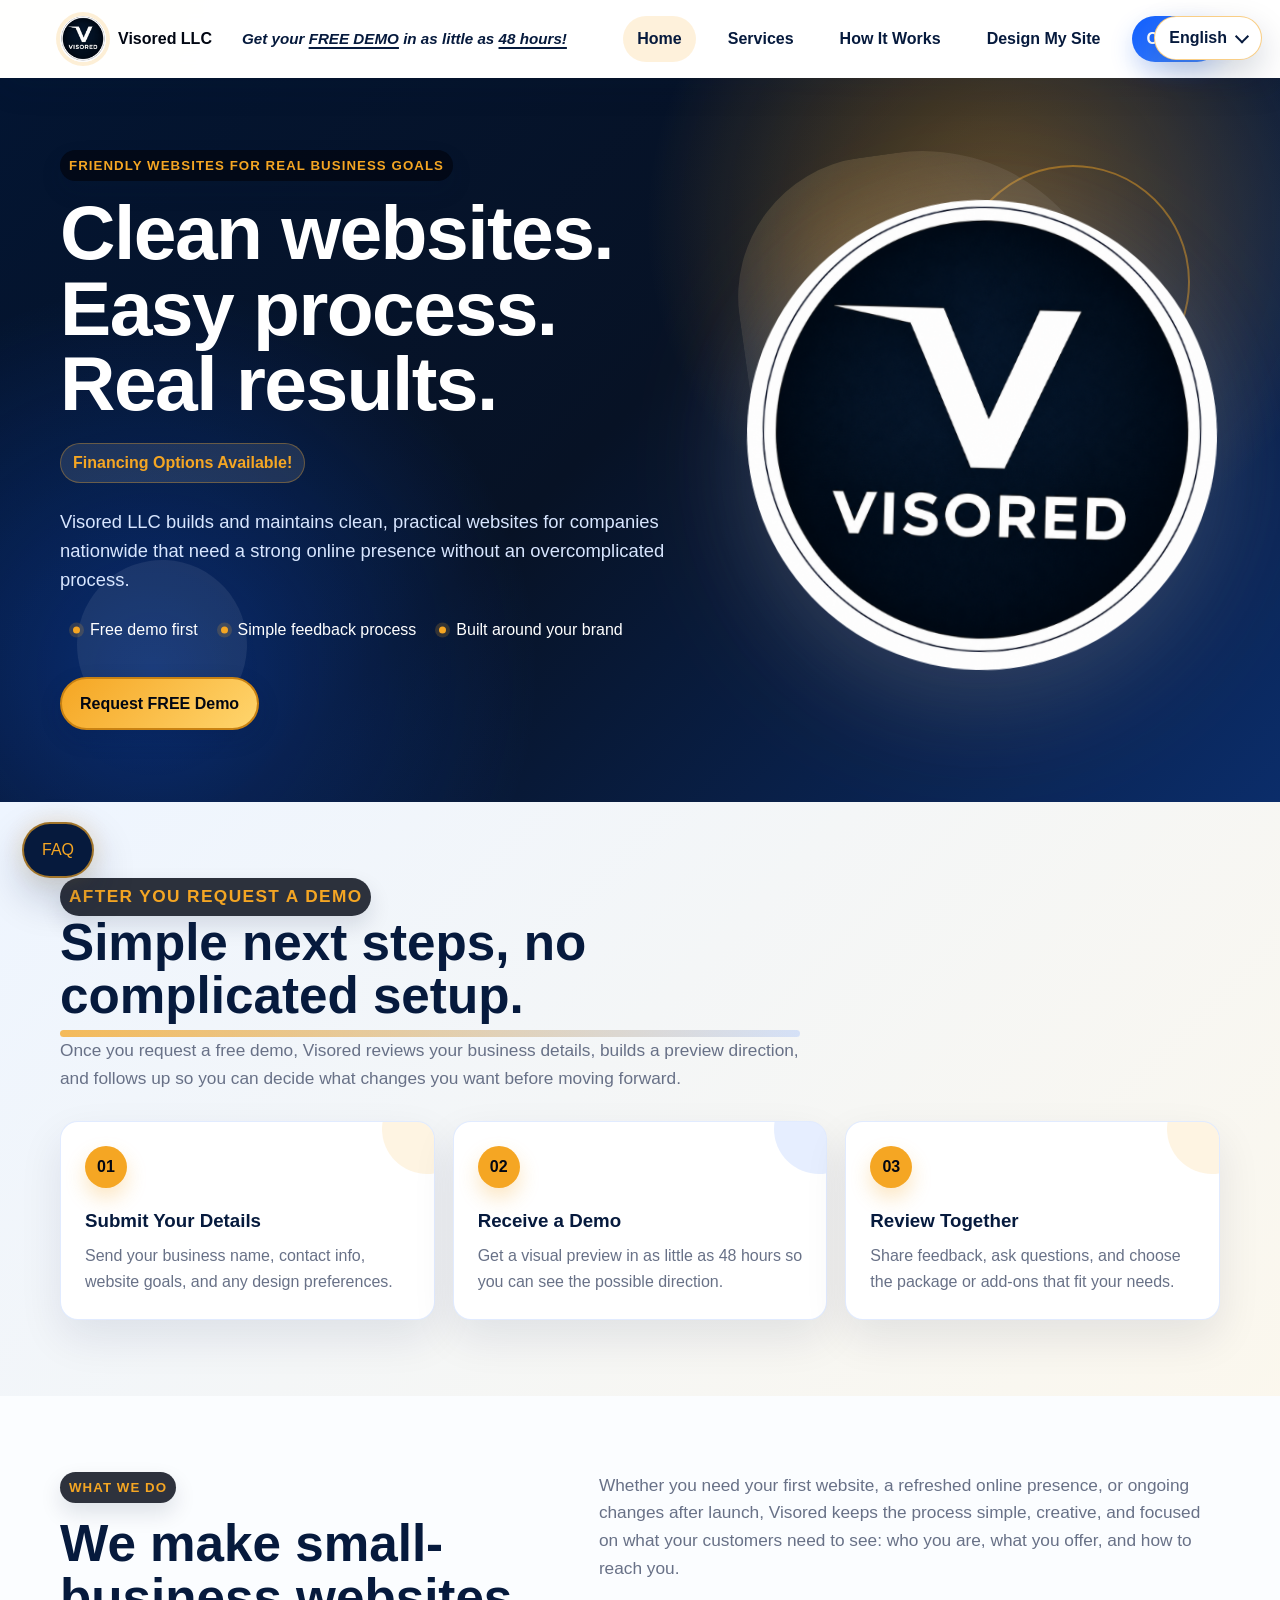
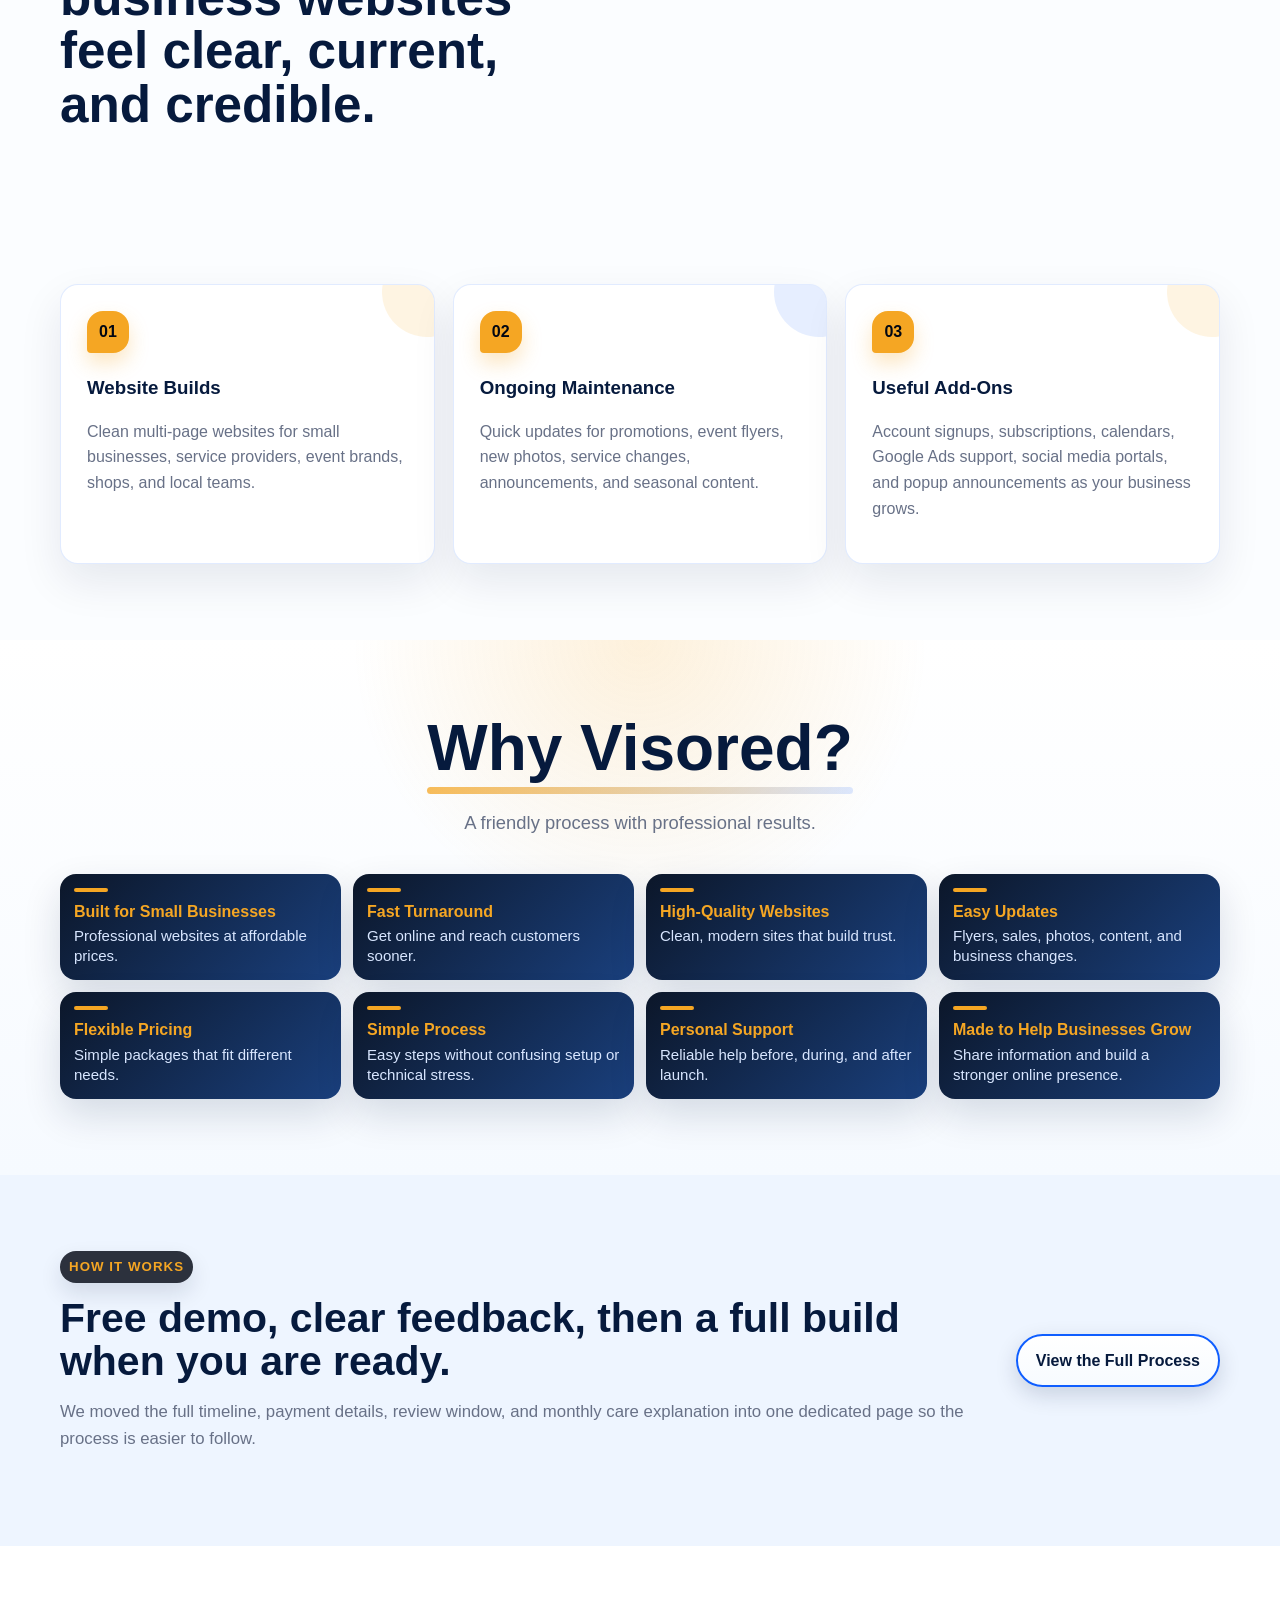
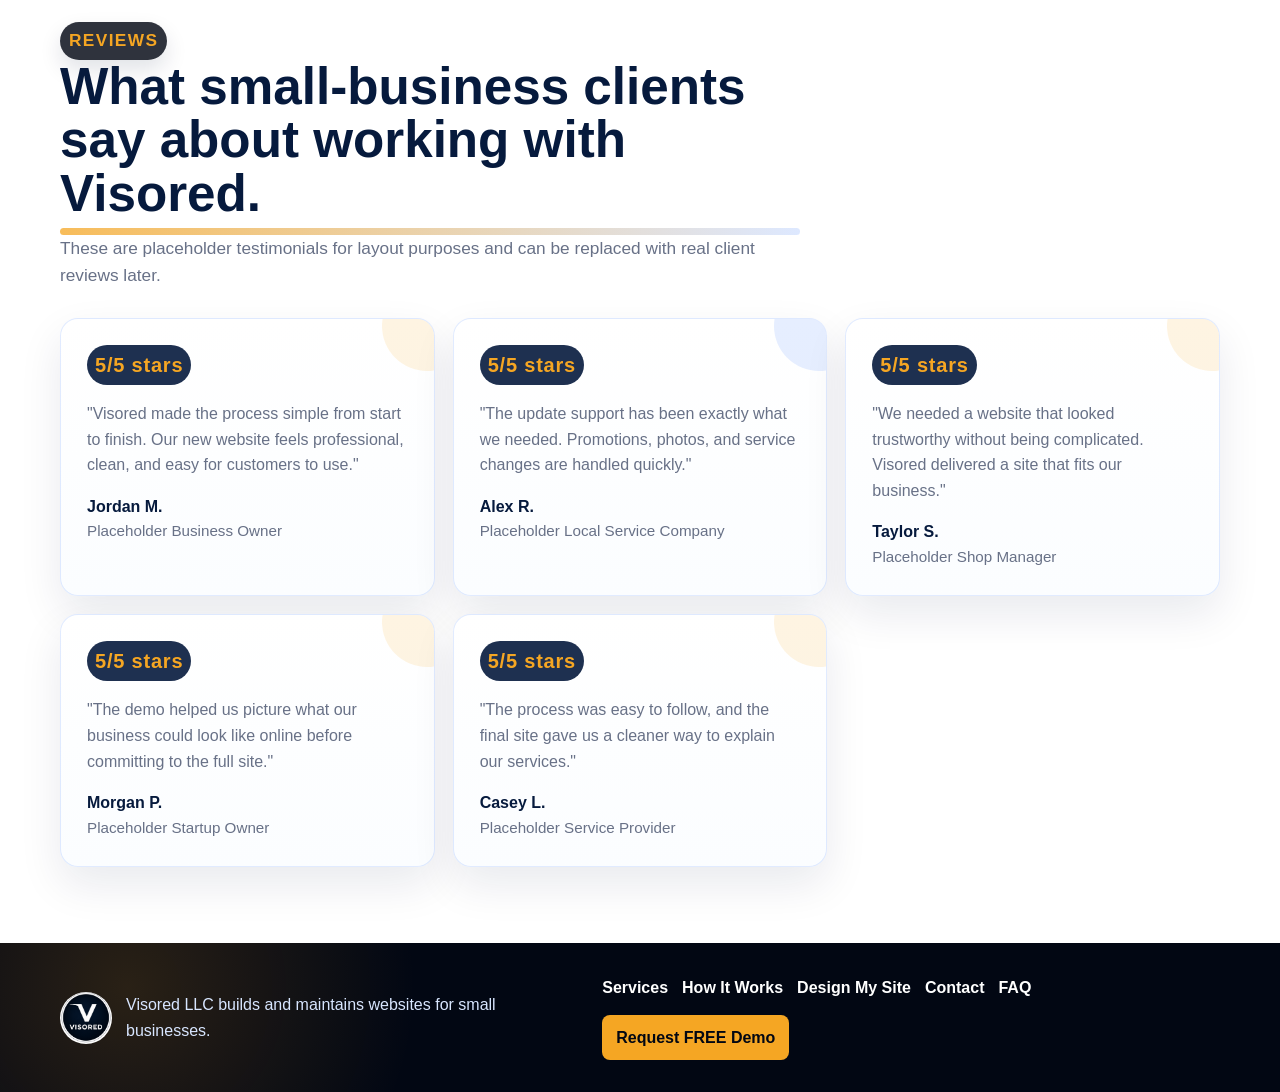
==== commit 119124c2: "Add files via upload" ====
--- a/Visored LLC Website/index.html
+++ b/Visored LLC Website/index.html
@@ -105,7 +105,7 @@
       <article class="feature-card">
         <span>03</span>
         <h3>Useful Add-Ons</h3>
-        <p>Contact forms, appointment scheduling, sign-up pages, newsletter forms, and custom features as your business grows.</p>
+        <p>Account signups, subscriptions, calendars, Google Ads support, social media portals, and popup announcements as your business grows.</p>
       </article>
     </section>
 
@@ -176,21 +176,6 @@
     </section>
   </main>
 
-  <div class="modal package-details-modal" id="package-details-modal" aria-hidden="true">
-    <div class="modal-backdrop" data-details-close></div>
-    <section class="modal-panel package-details-panel" role="dialog" aria-modal="true" aria-labelledby="packageDetailsTitle">
-      <button class="modal-close" type="button" aria-label="Close package details" data-details-close>&times;</button>
-      <p class="section-label">Package Details</p>
-      <h2 id="packageDetailsTitle">Package Details</h2>
-      <p class="package-details-price" id="packageDetailsPrice"></p>
-      <p class="package-details-summary" id="packageDetailsSummary"></p>
-      <ul class="package-details-list" id="packageDetailsList"></ul>
-      <div class="package-details-actions">
-        <button class="button primary" type="button" id="askAboutPackage">Ask About This Package</button>
-      </div>
-    </section>
-  </div>
-
   <div class="modal" id="contact-modal" aria-hidden="true">
     <div class="modal-backdrop" data-modal-close></div>
     <section class="modal-panel" role="dialog" aria-modal="true" aria-labelledby="modalTitle">
@@ -227,11 +212,7 @@
           <label for="modalPackage">Are you interested in any packages?</label>
           <select id="modalPackage" name="modalPackage">
             <option value="">----</option>
-            <option value="One-Page Launch">One-Page Launch</option>
-            <option value="Starter / Basic Package">Starter / Basic Package</option>
             <option value="Advanced Growth Package">Advanced Growth Package</option>
-            <option value="Event / Promo Package">Event / Promo Package</option>
-            <option value="Multiple packages">Multiple packages</option>
             <option value="N/A - not sure yet">N/A - not sure yet</option>
           </select>
         </div>
@@ -239,23 +220,14 @@
           <label for="modalAddons">Are you interested in any add-ons?</label>
           <select id="modalAddons" name="modalAddons">
             <option value="">----</option>
-            <option>Contact form</option>
-            <option>Appointment scheduling</option>
-            <option>Sign-up page</option>
-            <option>Newsletter form</option>
-            <option>Custom features</option>
-            <option>Multi-language site</option>
-            <option>Photo gallery / portfolio</option>
-            <option>Catalog or before/after gallery</option>
-            <option>Lead capture form upgrade</option>
-            <option>Social media link hub</option>
-            <option>Review showcase section</option>
-            <option>Custom FAQ section</option>
-            <option>Downloadable file section</option>
-            <option>Pop-up announcement banner</option>
-            <option>Accessibility polish</option>
-            <option>Customer intake questionnaire</option>
-            <option>Multiple add-ons / not sure yet</option></select>
+            <option>Sign up / accounts</option>
+            <option>Subscriptions</option>
+            <option>Calendar</option>
+            <option>Google Ads</option>
+            <option>Social media portals</option>
+            <option>Popup announcement</option>
+            <option>Multiple add-ons / not sure yet</option>
+          </select>
         </div>
         <div class="form-row full">
           <label for="modalMessage">Project details</label>
--- a/Visored LLC Website/assets/styles.css
+++ b/Visored LLC Website/assets/styles.css
@@ -575,6 +575,22 @@
   grid-template-columns: repeat(6, 1fr);
 }
 
+.package-preview-grid .price-card {
+  grid-column: span 3;
+}
+
+.package-preview-grid .price-card:nth-child(1),
+.package-preview-grid .price-card:nth-child(2) {
+  grid-column: span 3;
+}
+
+.coming-soon-card {
+  border-style: dashed;
+  background:
+    linear-gradient(145deg, rgba(255, 255, 255, 0.94), rgba(248, 251, 255, 0.9)),
+    radial-gradient(circle at 86% 16%, rgba(245, 166, 35, 0.16), transparent 10rem);
+}
+
 .packages-section {
   display: grid;
   gap: 28px;
@@ -638,45 +654,6 @@
   line-height: 1.35;
 }
 
-.comparison-table-wrap {
-  overflow-x: auto;
-  border: 1px solid rgba(15, 94, 255, 0.12);
-  border-radius: 18px;
-  background: #ffffff;
-  box-shadow: 0 22px 56px rgba(6, 26, 61, 0.08);
-}
-
-.comparison-table {
-  width: 100%;
-  border-collapse: collapse;
-  min-width: 760px;
-}
-
-.comparison-table th,
-.comparison-table td {
-  padding: 14px 16px;
-  border-bottom: 1px solid var(--line);
-  text-align: left;
-  vertical-align: top;
-}
-
-.comparison-table th {
-  background: #071225;
-  color: var(--yellow);
-  font-size: 0.82rem;
-  letter-spacing: 0.06em;
-  text-transform: uppercase;
-}
-
-.comparison-table td {
-  color: var(--blue-dark);
-  font-weight: 800;
-}
-
-.comparison-table tr:last-child td {
-  border-bottom: 0;
-}
-
 .best-seller {
   display: inline-block;
   margin: 0 0 12px;
@@ -699,18 +676,6 @@
 
 .pricing-grid .price-card:nth-child(2) {
   grid-column: 4 / 6;
-}
-
-.pricing-grid .price-card:nth-child(3) {
-  grid-column: 1 / 3;
-}
-
-.pricing-grid .price-card:nth-child(4) {
-  grid-column: 3 / 5;
-}
-
-.pricing-grid .price-card:nth-child(5) {
-  grid-column: 5 / 7;
 }
 
 .price-card {
@@ -2182,10 +2147,7 @@
 
   .pricing-grid .price-card,
   .pricing-grid .price-card:nth-child(1),
-  .pricing-grid .price-card:nth-child(2),
-  .pricing-grid .price-card:nth-child(3),
-  .pricing-grid .price-card:nth-child(4),
-  .pricing-grid .price-card:nth-child(5) {
+  .pricing-grid .price-card:nth-child(2) {
     grid-column: auto;
   }
 
@@ -3071,14 +3033,6 @@
 }
 
 /* High-interaction sections */
-.interactive-studio {
-  background:
-    radial-gradient(circle at 12% 20%, rgba(245, 166, 35, 0.16), transparent 20rem),
-    radial-gradient(circle at 90% 80%, rgba(15, 94, 255, 0.10), transparent 22rem),
-    #ffffff;
-}
-
-.studio-grid,
 .estimate-panel {
   display: grid;
   grid-template-columns: minmax(0, 1fr) 360px;
@@ -3086,8 +3040,6 @@
   align-items: start;
 }
 
-.fit-finder,
-.fit-result,
 .estimate-output,
 .estimate-controls fieldset {
   border: 1px solid rgba(15, 94, 255, 0.12);
@@ -3096,89 +3048,15 @@
   box-shadow: 0 22px 56px rgba(6, 26, 61, 0.10);
 }
 
-.fit-finder,
-.fit-result,
 .estimate-output {
   padding: 24px;
 }
 
-.fit-question + .fit-question {
-  margin-top: 22px;
-  padding-top: 22px;
-  border-top: 1px solid var(--line);
-}
-
-.fit-question strong {
-  display: block;
-  margin-bottom: 12px;
-  color: var(--blue-dark);
-  font-size: 1.08rem;
-}
-
-.choice-row {
-  display: flex;
-  flex-wrap: wrap;
-  gap: 10px;
-}
-
-.choice-row button {
-  padding: 10px 13px;
-  border: 1px solid rgba(15, 94, 255, 0.15);
-  border-radius: 999px;
-  background: #f8fbff;
-  color: var(--blue-dark);
-  font: inherit;
-  font-weight: 800;
-  cursor: pointer;
-  transition: transform 160ms ease, border-color 160ms ease, background 160ms ease;
-}
-
-.choice-row button:hover,
-.choice-row button.selected {
-  transform: translateY(-2px);
-  border-color: rgba(245, 166, 35, 0.72);
-  background: #fff8e6;
-}
-
-.fit-result {
-  position: sticky;
-  top: 110px;
-  background:
-    radial-gradient(circle at 88% 8%, rgba(245, 166, 35, 0.22), transparent 9rem),
-    #071225;
-  color: var(--white);
-}
-
-.fit-result span,
 .estimate-output span {
   color: var(--yellow);
   font-weight: 800;
   text-transform: uppercase;
   letter-spacing: 0.08em;
-}
-
-.fit-result h3 {
-  margin: 12px 0 8px;
-  color: var(--white);
-  font-size: 2rem;
-  line-height: 1;
-}
-
-.fit-result p {
-  color: #d8e6ff;
-}
-
-.fit-details {
-  display: grid;
-  gap: 8px;
-  margin: 18px 0 22px;
-  padding-left: 18px;
-  color: #d8e6ff;
-  font-weight: 700;
-}
-
-.fit-details li::marker {
-  color: var(--yellow);
 }
 
 .estimate-controls label {
@@ -3388,7 +3266,6 @@
 }
 
 @media (max-width: 880px) {
-  .studio-grid,
   .estimate-panel {
     grid-template-columns: 1fr;
   }
@@ -3405,14 +3282,12 @@
     grid-row: auto;
   }
 
-  .fit-result,
   .estimate-output {
     position: static;
   }
 }
 
 /* Requested interaction refinements */
-.interactive-studio .section-label,
 .estimate-modal .section-label {
   color: var(--yellow) !important;
   -webkit-text-fill-color: var(--yellow);
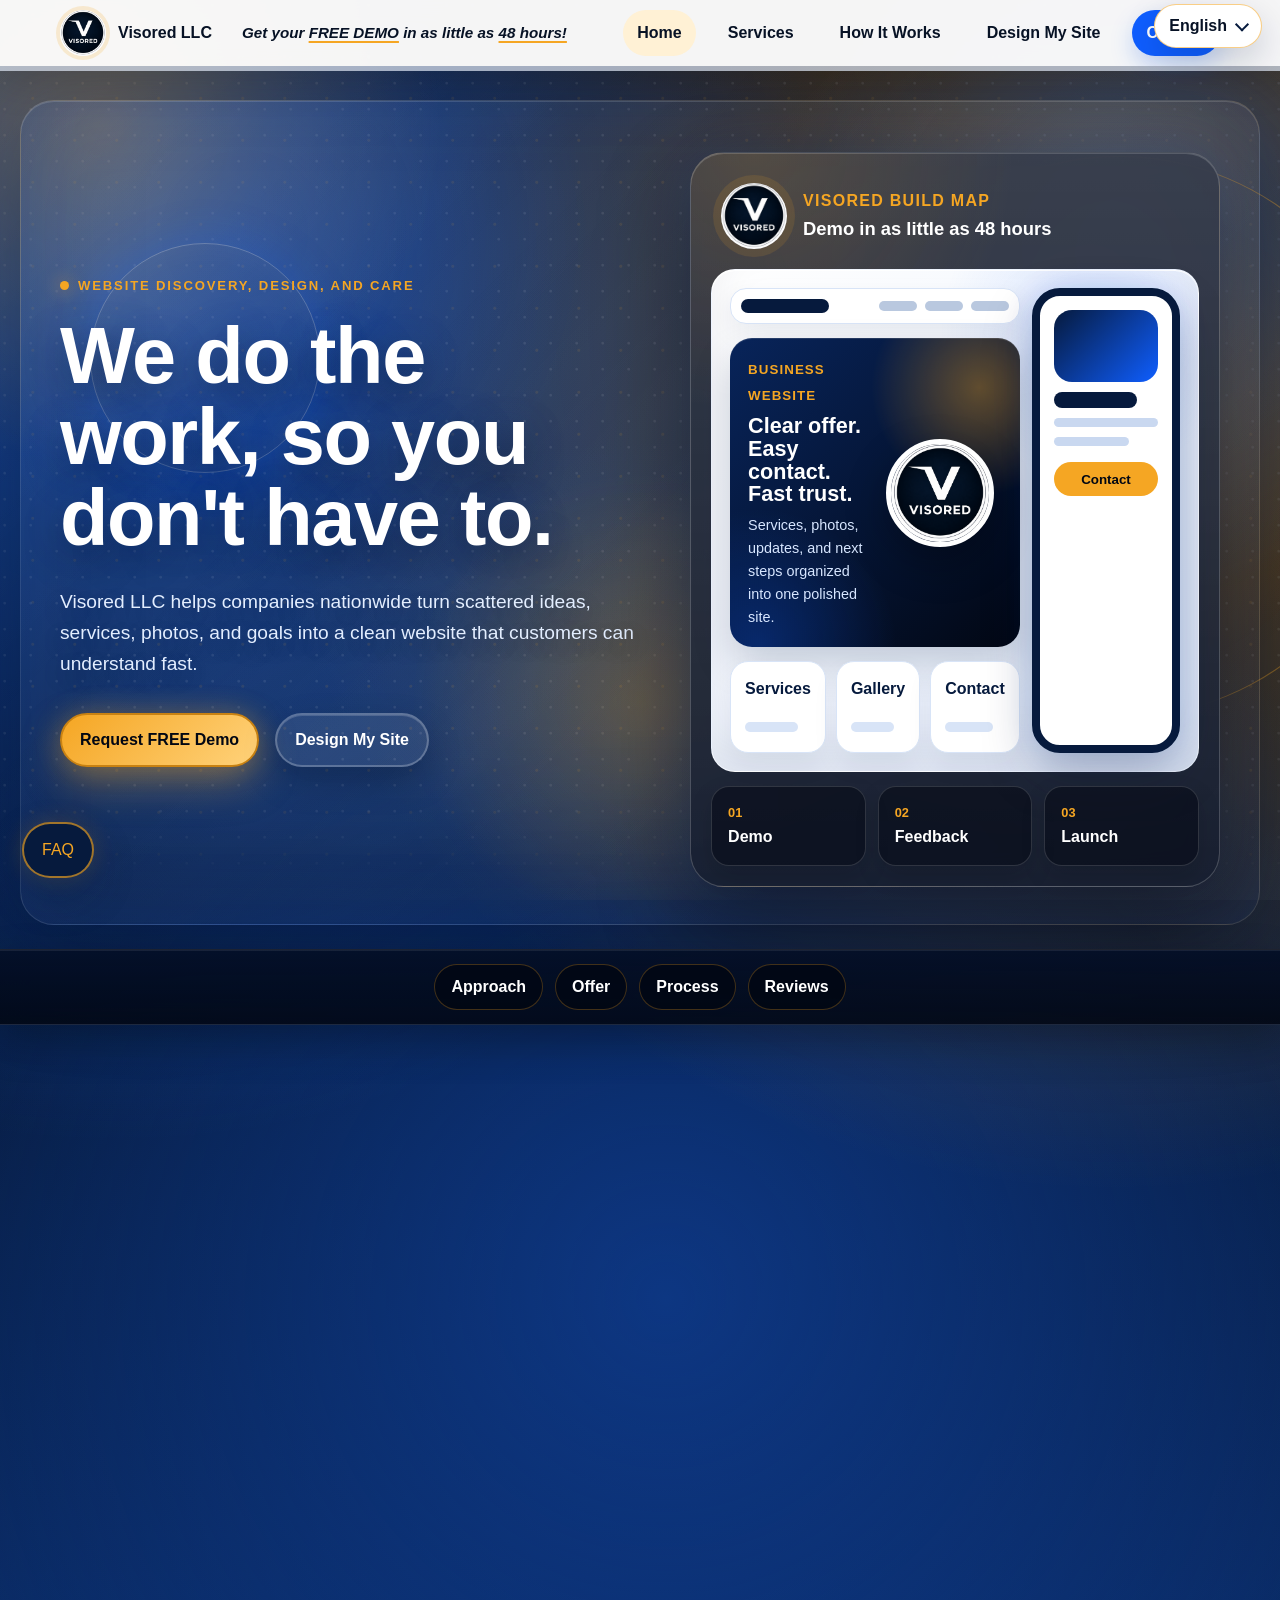
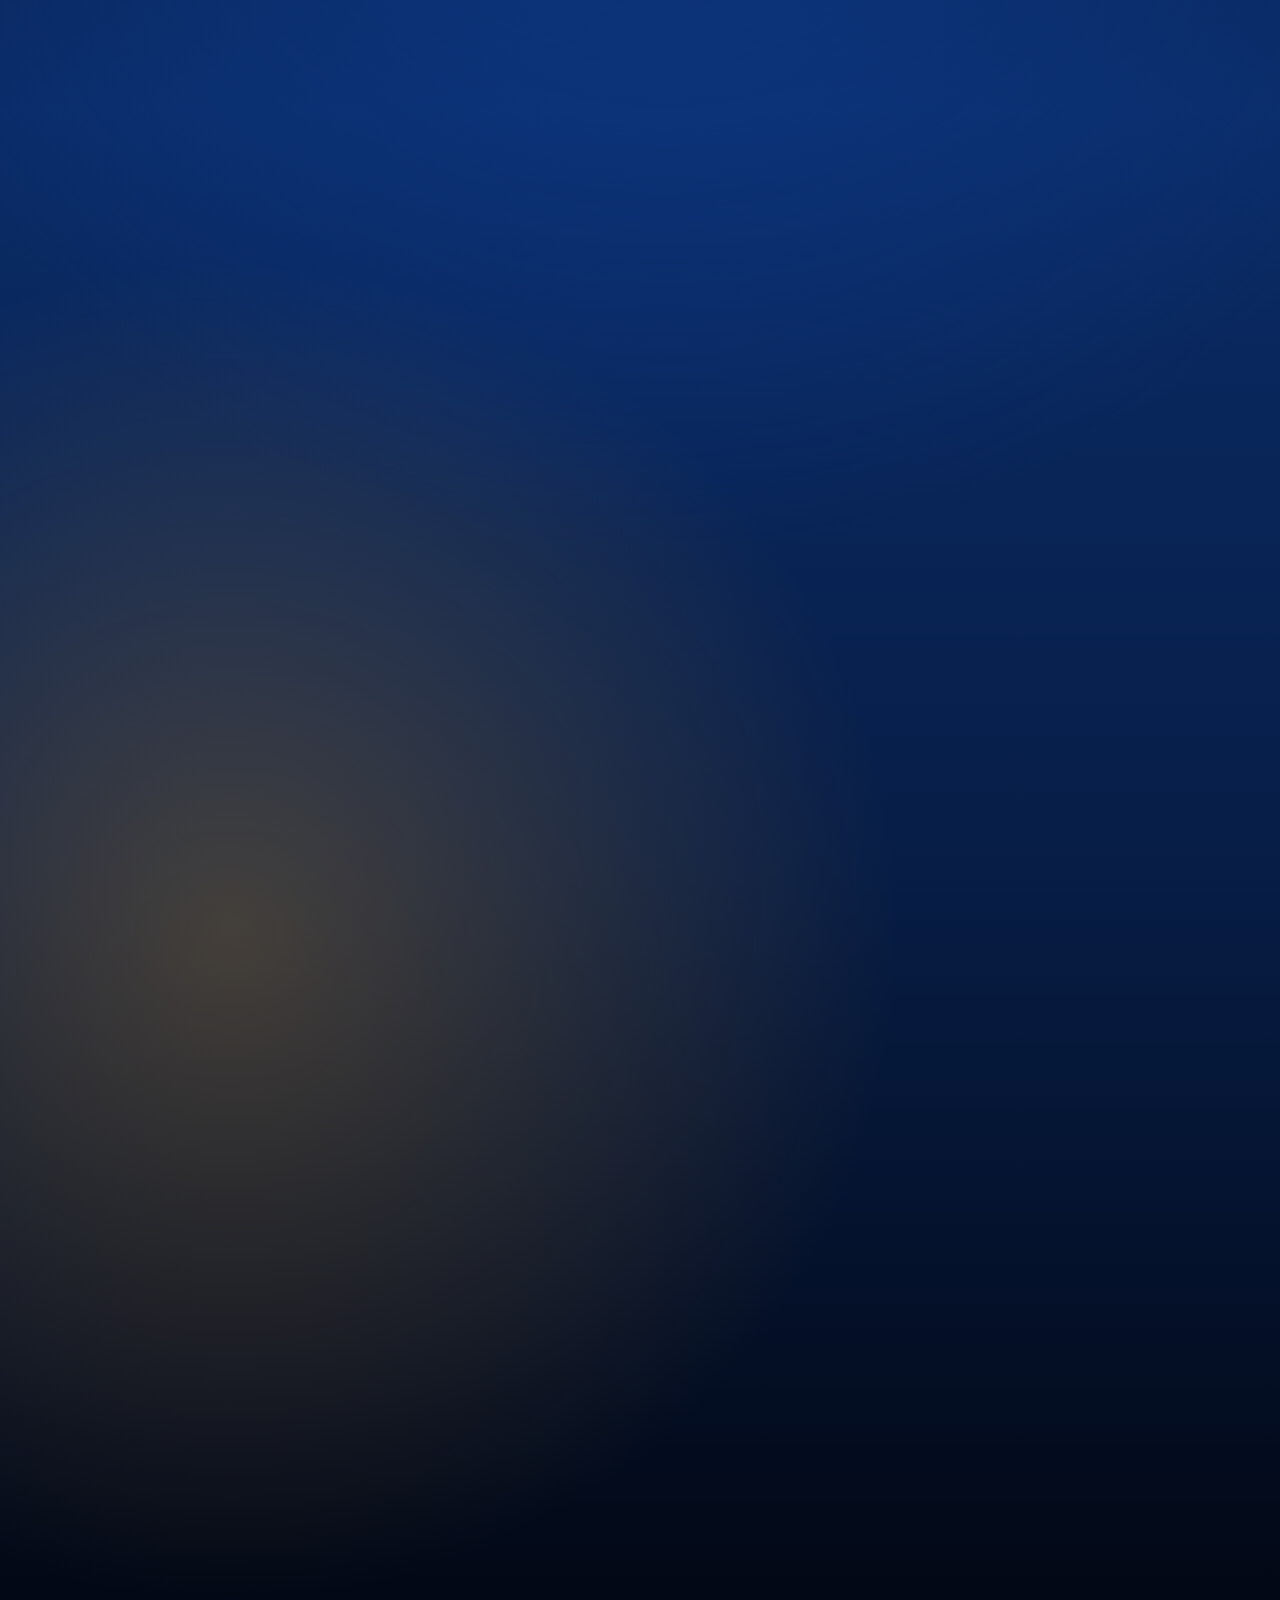
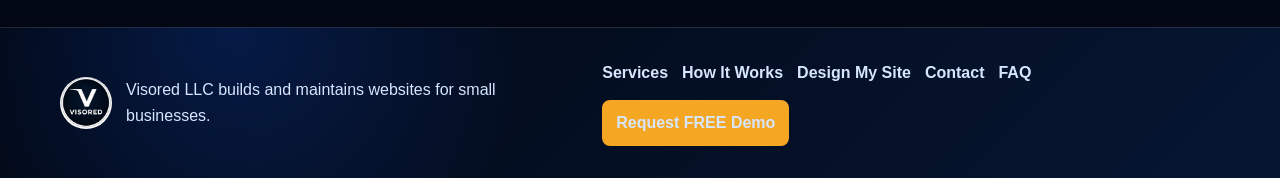
==== commit 86f49b1e: "Add files via upload" ====
--- a/Visored LLC Website/index.html
+++ b/Visored LLC Website/index.html
@@ -7,7 +7,7 @@
   <meta name="description" content="Visored LLC builds and maintains practical websites for small businesses.">
   <link rel="stylesheet" href="assets/styles.css">
 </head>
-<body>
+<body class="site-theme-1 home-theme-discovery">
   <header class="site-header">
     <a class="brand" href="index.html" aria-label="Visored LLC home">
       <img src="assets/visored-logo.png" alt="Visored LLC logo">
@@ -34,143 +34,165 @@
         <button type="button" data-language="Spanish">Spanish</button>
       </div>
     </div>
+    <div class="scroll-progress" aria-hidden="true">
+      <span></span>
+    </div>
   </header>
   <a class="floating-faq" href="faq.html">FAQ</a>
 
-  <main>
-    <section class="hero">
-      <div class="hero-content">
-        <p class="eyebrow">Friendly websites for real business goals</p>
-        <h1>Clean websites. Easy process. Real results.</h1>
-        <p class="hero-financing">Financing Options Available!</p>
-        <p class="hero-copy">Visored LLC builds and maintains clean, practical websites for companies nationwide that need a strong online presence without an overcomplicated process.</p>
-        <ul class="hero-promise-list" aria-label="Visored project promises">
-          <li>Free demo first</li>
-          <li>Simple feedback process</li>
-          <li>Built around your brand</li>
-        </ul>
-        <div class="hero-actions">
+  <main class="discovery-home">
+    <section class="discovery-hero" id="top">
+      <div class="discovery-orbit" aria-hidden="true">
+        <span></span>
+        <span></span>
+        <span></span>
+      </div>
+      <div class="discovery-copy">
+        <p class="discovery-kicker">Website discovery, design, and care</p>
+        <h1>We do the work, so you don't have to.</h1>
+        <p class="discovery-lead">Visored LLC helps companies nationwide turn scattered ideas, services, photos, and goals into a clean website that customers can understand fast.</p>
+        <div class="discovery-actions">
           <a class="button primary modal-trigger" href="#contact-modal" data-demo="free">Request FREE Demo</a>
-        </div>
-      </div>
-      <div class="hero-panel hero-logo-panel" aria-label="Visored brand mark">
-        <img src="assets/visored-logo.png" alt="Visored LLC logo mark">
-      </div>
-    </section>
-
-    <section class="section demo-next-steps">
-      <div class="section-heading">
-        <p class="section-label demo-label">After You Request a Demo</p>
-        <h2>Simple next steps, no complicated setup.</h2>
-        <p>Once you request a free demo, Visored reviews your business details, builds a preview direction, and follows up so you can decide what changes you want before moving forward.</p>
-      </div>
-      <div class="next-step-grid">
+          <a class="button secondary" href="design-my-site.html">Design My Site</a>
+        </div>
+      </div>
+      <div class="discovery-console" aria-label="Visored website build preview">
+        <div class="console-top">
+          <img src="assets/visored-logo.png" alt="Visored LLC logo">
+          <div>
+            <span>Visored Build Map</span>
+            <strong>Demo in as little as 48 hours</strong>
+          </div>
+        </div>
+        <div class="console-screen">
+          <div class="site-preview">
+            <div class="preview-nav">
+              <span></span>
+              <i></i>
+              <i></i>
+              <i></i>
+            </div>
+            <div class="preview-hero">
+              <div>
+                <small>Business Website</small>
+                <strong>Clear offer. Easy contact. Fast trust.</strong>
+                <p>Services, photos, updates, and next steps organized into one polished site.</p>
+              </div>
+              <img class="preview-logo-mark" src="assets/visored-logo.png" alt="Visored LLC logo">
+            </div>
+            <div class="preview-cards" aria-label="Example website sections">
+              <article><span>Services</span><p></p></article>
+              <article><span>Gallery</span><p></p></article>
+              <article><span>Contact</span><p></p></article>
+            </div>
+          </div>
+          <div class="preview-phone" aria-label="Mobile website preview">
+            <div></div>
+            <strong></strong>
+            <p></p>
+            <p></p>
+            <button type="button">Contact</button>
+          </div>
+        </div>
+        <div class="console-metrics">
+          <p><span>01</span> Demo</p>
+          <p><span>02</span> Feedback</p>
+          <p><span>03</span> Launch</p>
+        </div>
+      </div>
+    </section>
+
+    <nav class="discovery-anchor-nav" aria-label="Home page sections">
+      <a href="#approach">Approach</a>
+      <a href="#offer">Offer</a>
+      <a href="#process">Process</a>
+      <a href="#reviews">Reviews</a>
+    </nav>
+
+    <section class="discovery-statement" id="approach">
+      <p>Most small-business websites fail because they feel unfinished, unclear, or hard to update.</p>
+      <h2>Visored builds the site around what your customer needs to see first.</h2>
+    </section>
+
+    <section class="discovery-panels" id="offer">
+      <article>
+        <span>Discover</span>
+        <h3>We turn your business details into a clear website direction.</h3>
+        <p>Send the basics, photos, ideas, colors, and goals. We shape that into a demo so you can react to something real instead of guessing from a blank page.</p>
+      </article>
+      <article>
+        <span>Build</span>
+        <h3>We create a polished site that feels trustworthy and easy to use.</h3>
+        <p>Layouts, pages, mobile responsiveness, calls to action, and visual direction are handled with small-business customers in mind.</p>
+      </article>
+      <article>
+        <span>Maintain</span>
+        <h3>We stay available after launch for updates and improvements.</h3>
+        <p>Promotions, photos, content changes, popup announcements, calendars, subscriptions, accounts, and social portals can be added as your needs grow.</p>
+      </article>
+    </section>
+
+    <section class="discovery-workflow" id="process">
+      <div>
+        <p class="discovery-kicker">Simple launch path</p>
+        <h2>From first preview to a site that is ready for customers.</h2>
+        <p>Get a free demo first, review the direction, then move into full development when you are ready.</p>
+      </div>
+      <div class="workflow-track">
         <article>
           <span>01</span>
-          <h3>Submit Your Details</h3>
-          <p>Send your business name, contact info, website goals, and any design preferences.</p>
+          <strong>Free Demo</strong>
+          <p>A preview direction in as little as 48 hours.</p>
         </article>
         <article>
           <span>02</span>
-          <h3>Receive a Demo</h3>
-          <p>Get a visual preview in as little as 48 hours so you can see the possible direction.</p>
+          <strong>Review</strong>
+          <p>Talk through what feels right and what needs to change.</p>
         </article>
         <article>
           <span>03</span>
-          <h3>Review Together</h3>
-          <p>Share feedback, ask questions, and choose the package or add-ons that fit your needs.</p>
-        </article>
-      </div>
-    </section>
-
-    <section class="section intro-grid">
+          <strong>Build</strong>
+          <p>A personalized, functional site built around your business.</p>
+        </article>
+        <article>
+          <span>04</span>
+          <strong>Care</strong>
+          <p>Updates and site operations keep the website useful after launch.</p>
+        </article>
+      </div>
+    </section>
+
+    <section class="discovery-split">
+      <div class="split-card dark">
+        <p class="discovery-kicker">Why Visored?</p>
+        <h2>Friendly support with a serious finished product.</h2>
+      </div>
+      <div class="split-list">
+        <p><strong>Built for small businesses</strong><span>Affordable, practical websites without confusing steps.</span></p>
+        <p><strong>Fast turnaround</strong><span>Start with a useful demo before the full build begins.</span></p>
+        <p><strong>Easy updates</strong><span>Keep the site current as your business changes.</span></p>
+        <p><strong>Flexible financing</strong><span>Options are available when you are ready to move forward.</span></p>
+      </div>
+    </section>
+
+    <section class="discovery-reviews" id="reviews">
       <div>
-        <p class="section-label">What we do</p>
-        <h2>We make small-business websites feel clear, current, and credible.</h2>
-      </div>
-      <p>Whether you need your first website, a refreshed online presence, or ongoing changes after launch, Visored keeps the process simple, creative, and focused on what your customers need to see: who you are, what you offer, and how to reach you.</p>
-    </section>
-
-    <section class="section feature-grid">
-      <article class="feature-card">
-        <span>01</span>
-        <h3>Website Builds</h3>
-        <p>Clean multi-page websites for small businesses, service providers, event brands, shops, and local teams.</p>
-      </article>
-      <article class="feature-card">
-        <span>02</span>
-        <h3>Ongoing Maintenance</h3>
-        <p>Quick updates for promotions, event flyers, new photos, service changes, announcements, and seasonal content.</p>
-      </article>
-      <article class="feature-card">
-        <span>03</span>
-        <h3>Useful Add-Ons</h3>
-        <p>Account signups, subscriptions, calendars, Google Ads support, social media portals, and popup announcements as your business grows.</p>
-      </article>
-    </section>
-
-    <section class="section split-band why-section">
-      <div class="why-heading">
-        <h2>Why Visored?</h2>
-        <p>A friendly process with professional results.</p>
-      </div>
-      <div class="check-list">
-        <p><strong>Built for Small Businesses</strong><span>Professional websites at affordable prices.</span></p>
-        <p><strong>Fast Turnaround</strong><span>Get online and reach customers sooner.</span></p>
-        <p><strong>High-Quality Websites</strong><span>Clean, modern sites that build trust.</span></p>
-        <p><strong>Easy Updates</strong><span>Flyers, sales, photos, content, and business changes.</span></p>
-        <p><strong>Flexible Pricing</strong><span>Simple packages that fit different needs.</span></p>
-        <p><strong>Simple Process</strong><span>Easy steps without confusing setup or technical stress.</span></p>
-        <p><strong>Personal Support</strong><span>Reliable help before, during, and after launch.</span></p>
-        <p><strong>Made to Help Businesses Grow</strong><span>Share information and build a stronger online presence.</span></p>
-      </div>
-    </section>
-
-    <section class="section process-teaser" id="process">
-      <div>
-        <p class="section-label">How It Works</p>
-        <h2>Free demo, clear feedback, then a full build when you are ready.</h2>
-        <p>We moved the full timeline, payment details, review window, and monthly care explanation into one dedicated page so the process is easier to follow.</p>
-      </div>
-      <a class="button secondary" href="how-it-works.html">View the Full Process</a>
-    </section>
-
-    <section class="section home-reviews" id="reviews">
-      <div class="section-heading">
-        <p class="section-label reviews-label">Reviews</p>
-        <h2>What small-business clients say about working with Visored.</h2>
-        <p>These are placeholder testimonials for layout purposes and can be replaced with real client reviews later.</p>
-      </div>
-      <div class="review-grid">
-        <article class="review-card">
-          <div class="stars" aria-label="Five star review">5/5 stars</div>
-          <p>"Visored made the process simple from start to finish. Our new website feels professional, clean, and easy for customers to use."</p>
-          <strong>Jordan M.</strong>
-          <span>Placeholder Business Owner</span>
-        </article>
-        <article class="review-card">
-          <div class="stars" aria-label="Five star review">5/5 stars</div>
-          <p>"The update support has been exactly what we needed. Promotions, photos, and service changes are handled quickly."</p>
+        <p class="discovery-kicker">Reviews</p>
+        <h2>Placeholder feedback today, real client proof tomorrow.</h2>
+        <p>These sample reviews hold the space for future testimonials once Visored collects client feedback.</p>
+      </div>
+      <div class="review-strip">
+        <article>
+          <p>"The demo helped us picture the site before committing to the full build."</p>
+          <strong>Morgan P.</strong>
+        </article>
+        <article>
+          <p>"The final website made our business look much more trustworthy online."</p>
+          <strong>Taylor S.</strong>
+        </article>
+        <article>
+          <p>"Updates were simple, fast, and easy to request after launch."</p>
           <strong>Alex R.</strong>
-          <span>Placeholder Local Service Company</span>
-        </article>
-        <article class="review-card">
-          <div class="stars" aria-label="Five star review">5/5 stars</div>
-          <p>"We needed a website that looked trustworthy without being complicated. Visored delivered a site that fits our business."</p>
-          <strong>Taylor S.</strong>
-          <span>Placeholder Shop Manager</span>
-        </article>
-        <article class="review-card">
-          <div class="stars" aria-label="Five star review">5/5 stars</div>
-          <p>"The demo helped us picture what our business could look like online before committing to the full site."</p>
-          <strong>Morgan P.</strong>
-          <span>Placeholder Startup Owner</span>
-        </article>
-        <article class="review-card">
-          <div class="stars" aria-label="Five star review">5/5 stars</div>
-          <p>"The process was easy to follow, and the final site gave us a cleaner way to explain our services."</p>
-          <strong>Casey L.</strong>
-          <span>Placeholder Service Provider</span>
         </article>
       </div>
     </section>
--- a/Visored LLC Website/assets/styles.css
+++ b/Visored LLC Website/assets/styles.css
@@ -12,6 +12,10 @@
 
 * {
   box-sizing: border-box;
+}
+
+html {
+  scroll-behavior: smooth;
 }
 
 body {
@@ -44,6 +48,27 @@
   background: rgba(255, 255, 255, 0.94);
   border-bottom: 1px solid var(--line);
   backdrop-filter: blur(12px);
+}
+
+.scroll-progress {
+  position: absolute;
+  left: 0;
+  right: 0;
+  bottom: -5px;
+  z-index: 1;
+  height: 5px;
+  background: rgba(220, 228, 242, 0.72);
+  overflow: hidden;
+}
+
+.scroll-progress span {
+  display: block;
+  width: var(--scroll-progress, 0%);
+  height: 100%;
+  border-radius: 0 999px 999px 0;
+  background: linear-gradient(90deg, var(--yellow), #ffd27a, var(--blue));
+  box-shadow: 0 0 14px rgba(245, 166, 35, 0.55);
+  transition: width 80ms linear;
 }
 
 .brand {
@@ -2635,70 +2660,27 @@
 
 .design-kickoff {
   max-width: var(--max-width);
-  margin: 0 auto 26px;
+  margin: 0 auto 18px;
+  padding: 22px 24px;
+  border: 1px solid rgba(15, 94, 255, 0.10);
+  border-radius: 18px;
+  background: #ffffff;
+  box-shadow: 0 16px 40px rgba(6, 26, 61, 0.06);
 }
 
 .design-kickoff h2 {
   max-width: 840px;
-  margin: 0 0 28px;
+  margin: 0;
   color: var(--blue-dark);
-  font-size: clamp(2rem, 4vw, 3.3rem);
+  font-size: clamp(1.9rem, 3vw, 2.8rem);
   line-height: 1.08;
 }
 
-.idea-strip {
-  display: grid;
-  grid-template-columns: repeat(3, 1fr);
-  gap: 16px;
-}
-
-.idea-strip article {
-  position: relative;
-  overflow: hidden;
-  padding: 22px;
-  border: 1px solid rgba(15, 94, 255, 0.12);
-  border-radius: 20px;
-  background: linear-gradient(180deg, #ffffff, #fffaf0);
-  box-shadow: 0 18px 44px rgba(6, 26, 61, 0.08);
-}
-
-.idea-strip article:nth-child(2) {
-  background: linear-gradient(180deg, #ffffff, #f4f8ff);
-}
-
-.idea-strip article::before {
-  content: "";
-  position: absolute;
-  right: -26px;
-  bottom: -32px;
-  width: 92px;
-  height: 92px;
-  border-radius: 38% 62% 45% 55%;
-  background: rgba(245, 166, 35, 0.18);
-}
-
-.idea-strip span {
-  display: inline-flex;
-  align-items: center;
-  justify-content: center;
-  width: 40px;
-  height: 40px;
-  margin-bottom: 14px;
-  border-radius: 14px 14px 14px 4px;
-  background: var(--blue-dark);
-  color: var(--yellow);
-  font-weight: 800;
-}
-
-.idea-strip strong {
-  display: block;
-  color: var(--blue-dark);
-  font-size: 1.08rem;
-}
-
-.idea-strip p {
-  margin: 8px 0 0;
+.design-kickoff p:not(.section-label) {
+  max-width: 720px;
+  margin: 12px 0 0;
   color: var(--gray);
+  font-weight: 700;
 }
 
 .design-form {
@@ -2706,11 +2688,11 @@
 }
 
 .design-form::before {
-  content: "Start with what you know. The rest can be refined together.";
+  content: "Tip: complete only what you know right now. Blank sections are okay.";
   display: block;
-  padding: 16px 18px;
+  padding: 14px 16px;
   border: 1px solid rgba(245, 166, 35, 0.32);
-  border-radius: 16px;
+  border-radius: 12px;
   background: #fff8e6;
   color: var(--blue-dark);
   font-weight: 800;
@@ -2753,10 +2735,6 @@
 }
 
 @media (max-width: 880px) {
-  .idea-strip {
-    grid-template-columns: 1fr;
-  }
-
   .section-heading h2,
   .packages-heading h2,
   .add-ons-heading h2,
@@ -2998,13 +2976,15 @@
 
 .reveal-on-scroll {
   opacity: 0;
-  transform: translateY(26px);
+  --reveal-x: 0px;
+  --reveal-y: 26px;
+  transform: translate3d(var(--reveal-x), var(--reveal-y), 0);
   transition: opacity 620ms ease, transform 620ms cubic-bezier(0.22, 1, 0.36, 1);
 }
 
 .reveal-on-scroll.is-visible {
   opacity: 1;
-  transform: translateY(0);
+  --reveal-y: 0px;
 }
 
 .reveal-on-scroll:nth-child(2n) {
@@ -3245,8 +3225,7 @@
 .price-card::before,
 .review-card::before,
 .add-on-grid article::before,
-.next-step-grid article::before,
-.idea-strip article::after {
+.next-step-grid article::before {
   content: "";
   position: absolute;
   inset: 0;
@@ -3260,8 +3239,7 @@
 .price-card:hover::before,
 .review-card:hover::before,
 .add-on-grid article:hover::before,
-.next-step-grid article:hover::before,
-.idea-strip article:hover::after {
+.next-step-grid article:hover::before {
   opacity: 1;
 }
 
@@ -3488,3 +3466,1802 @@
     padding: 11px 15px;
   }
 }
+
+/* Compact layout pass: reduce empty space without changing the theme */
+.site-header {
+  padding-top: 10px;
+  padding-bottom: 10px;
+}
+
+.hero {
+  min-height: 560px;
+  gap: 28px;
+  padding-top: 46px;
+  padding-bottom: 52px;
+}
+
+.section,
+.page-hero {
+  padding-top: 48px;
+  padding-bottom: 48px;
+}
+
+.page-hero p:not(.eyebrow) {
+  margin-top: 14px;
+}
+
+.hero-copy {
+  margin-top: 18px;
+}
+
+.hero-financing {
+  margin-top: 16px;
+}
+
+.hero-actions {
+  margin-top: 24px;
+  gap: 14px;
+}
+
+.intro-grid,
+.add-ons,
+.services-hero,
+.timeline-preview,
+.process-detail-grid,
+.contact-layout,
+.design-layout,
+.modal-panel {
+  gap: 24px;
+}
+
+.feature-grid,
+.review-grid,
+.next-step-grid,
+.pricing-grid,
+.add-on-grid,
+.faq-grid,
+.timeline-diagram {
+  gap: 16px;
+}
+
+.section-heading {
+  margin-bottom: 22px;
+}
+
+.section-heading h2,
+.packages-heading h2,
+.add-ons-heading h2,
+.why-heading h2,
+.design-kickoff h2 {
+  font-size: clamp(2rem, 4vw, 3.4rem);
+}
+
+.feature-card,
+.price-card,
+.review-card,
+.faq-grid article,
+.next-step-grid article,
+.add-on-grid article,
+.contact-card,
+.modal-contact-card {
+  padding: 22px;
+}
+
+.price-card {
+  padding-top: 24px;
+}
+
+.packages-section,
+.design-form,
+.contact-form {
+  gap: 16px;
+}
+
+fieldset {
+  gap: 14px;
+  padding: 18px;
+}
+
+.form-grid,
+.color-choice-grid,
+.checkbox-grid {
+  gap: 12px;
+}
+
+.checkbox-grid label {
+  padding: 10px;
+}
+
+.timeline-diagram article {
+  padding: 20px;
+}
+
+.timeline-note {
+  margin-top: 14px;
+}
+
+.design-kickoff {
+  margin-bottom: 14px;
+  padding: 18px 20px;
+}
+
+.design-form,
+.contact-form {
+  padding: 22px;
+}
+
+@media (max-width: 880px) {
+  .hero {
+    min-height: auto;
+    padding-top: 34px;
+    padding-bottom: 40px;
+  }
+
+  .section,
+  .page-hero {
+    padding-top: 38px;
+    padding-bottom: 38px;
+  }
+
+  .hero-actions {
+    width: 100%;
+  }
+}
+
+@media (max-width: 520px) {
+  .site-header {
+    padding-top: 8px;
+    padding-bottom: 8px;
+  }
+
+  .section,
+  .page-hero {
+    padding-top: 30px;
+    padding-bottom: 30px;
+  }
+
+  .hero {
+    padding-top: 28px;
+    padding-bottom: 34px;
+  }
+}
+
+/* Home Theme Test: Discovery Platform */
+.home-theme-discovery {
+  background: #020713;
+  color: var(--white);
+}
+
+.home-theme-discovery .site-header {
+  background: rgba(255, 255, 255, 0.94);
+}
+
+.home-theme-discovery .brand span {
+  color: var(--black);
+}
+
+.discovery-home {
+  position: relative;
+  overflow: hidden;
+  --bg-shift: 0px;
+  background:
+    radial-gradient(circle at calc(9% + (var(--bg-shift) * 0.08)) calc(7% + var(--bg-shift)), rgba(32, 113, 255, 0.58), transparent 27%),
+    radial-gradient(circle at calc(87% - (var(--bg-shift) * 0.07)) calc(8% - var(--bg-shift)), rgba(245, 166, 35, 0.42), transparent 28%),
+    radial-gradient(circle at calc(52% + (var(--bg-shift) * 0.04)) calc(39% + (var(--bg-shift) * 0.14)), rgba(14, 58, 139, 0.86), transparent 42%),
+    radial-gradient(circle at calc(18% - (var(--bg-shift) * 0.05)) calc(78% - (var(--bg-shift) * 0.10)), rgba(245, 166, 35, 0.26), transparent 25%),
+    linear-gradient(180deg, #01030a 0%, #061632 28%, #0a2c68 52%, #071d46 76%, #020713 100%);
+}
+
+.discovery-home::before {
+  content: "";
+  position: fixed;
+  inset: 0;
+  z-index: 0;
+  pointer-events: none;
+  opacity: 0.46;
+  background-image:
+    radial-gradient(circle at 18% 20%, rgba(255,255,255,0.18) 0.9px, transparent 1.8px),
+    radial-gradient(circle at 78% 34%, rgba(245,166,35,0.22) 1px, transparent 2px),
+    linear-gradient(135deg, rgba(255,255,255,0.07), transparent 28%, rgba(255,255,255,0.035) 55%, transparent);
+  background-size: 26px 26px, 42px 42px, auto;
+  background-position:
+    calc(var(--bg-shift) * 0.55) calc(var(--bg-shift) * -0.75),
+    calc(var(--bg-shift) * -0.38) calc(var(--bg-shift) * 0.52),
+    center;
+  transform: translate3d(calc(var(--bg-shift) * 0.78), calc(var(--bg-shift) * -0.92), 0) rotate(calc(var(--bg-shift) * 0.015deg));
+  transition: transform 80ms linear, background-position 80ms linear;
+  mask-image: linear-gradient(180deg, #000 0%, #000 88%, transparent 100%);
+}
+
+.discovery-home::after {
+  content: "";
+  position: fixed;
+  inset: 0;
+  z-index: 0;
+  pointer-events: none;
+  background:
+    radial-gradient(circle at calc(8% + (var(--bg-shift) * 0.09)) calc(14% + var(--bg-shift)), rgba(245,166,35,0.34), transparent 24%),
+    radial-gradient(circle at calc(88% - (var(--bg-shift) * 0.08)) calc(28% - var(--bg-shift)), rgba(15,94,255,0.44), transparent 27%),
+    radial-gradient(circle at calc(50% + (var(--bg-shift) * 0.06)) calc(78% - (var(--bg-shift) * 0.12)), rgba(245,166,35,0.22), transparent 24%),
+    linear-gradient(135deg, rgba(255,255,255,0.05), transparent 34%, rgba(255,255,255,0.035));
+  filter: saturate(1.22);
+  transform: translate3d(calc(var(--bg-shift) * -0.62), calc(var(--bg-shift) * 0.82), 0) scale(1.08) rotate(calc(var(--bg-shift) * -0.012deg));
+  transition: transform 80ms linear;
+}
+
+.discovery-home > * {
+  position: relative;
+  z-index: 1;
+}
+
+.discovery-hero {
+  position: relative;
+  display: grid;
+  grid-template-columns: minmax(0, 1.04fr) minmax(360px, 0.96fr);
+  gap: 56px;
+  align-items: center;
+  min-height: 760px;
+  padding: 86px max(24px, calc((100vw - var(--max-width)) / 2)) 62px;
+  isolation: isolate;
+}
+
+.discovery-hero::before {
+  content: "";
+  position: absolute;
+  inset: 34px max(16px, calc((100vw - 1240px) / 2)) 24px;
+  z-index: -2;
+  border: 1px solid rgba(255, 255, 255, 0.10);
+  border-radius: 34px;
+  background:
+    radial-gradient(circle at 18% 16%, rgba(15,94,255,0.22), transparent 28%),
+    radial-gradient(circle at 88% 18%, rgba(245,166,35,0.16), transparent 24%),
+    linear-gradient(135deg, rgba(255,255,255,0.065), rgba(255,255,255,0.014));
+  background-size: auto;
+  box-shadow:
+    inset 0 1px 0 rgba(255,255,255,0.14),
+    inset 0 0 80px rgba(15,94,255,0.12),
+    inset 0 -80px 130px rgba(0,0,0,0.18),
+    0 34px 110px rgba(0,0,0,0.38),
+    0 0 70px rgba(15,94,255,0.10);
+}
+
+.discovery-hero::after {
+  content: "";
+  position: absolute;
+  right: max(-120px, calc((100vw - 1280px) / 2 - 120px));
+  top: 90px;
+  z-index: -1;
+  width: 560px;
+  height: 560px;
+  border: 1px solid rgba(245, 166, 35, 0.34);
+  border-radius: 50%;
+  background: radial-gradient(circle, rgba(245, 166, 35, 0.10), transparent 61%);
+}
+
+.discovery-orbit {
+  position: absolute;
+  inset: 0;
+  z-index: -1;
+  pointer-events: none;
+}
+
+.discovery-orbit span {
+  position: absolute;
+  border: 1px solid rgba(255, 255, 255, 0.22);
+  border-radius: 999px;
+  box-shadow:
+    0 0 46px rgba(15, 94, 255, 0.22),
+    inset 0 0 36px rgba(255,255,255,0.04);
+}
+
+.discovery-orbit span:nth-child(1) {
+  width: 230px;
+  height: 230px;
+  left: 7%;
+  top: 20%;
+}
+
+.discovery-orbit span:nth-child(2) {
+  width: 88px;
+  height: 88px;
+  right: 33%;
+  top: 15%;
+  background: rgba(245, 166, 35, 0.10);
+}
+
+.discovery-orbit span:nth-child(3) {
+  width: 160px;
+  height: 160px;
+  right: 8%;
+  bottom: 15%;
+}
+
+.discovery-copy,
+.discovery-console {
+  position: relative;
+  z-index: 1;
+}
+
+.discovery-kicker {
+  display: inline-flex;
+  align-items: center;
+  gap: 9px;
+  margin: 0 0 20px;
+  color: var(--yellow);
+  font-size: 0.82rem;
+  font-weight: 900;
+  letter-spacing: 0.14em;
+  text-transform: uppercase;
+}
+
+.discovery-kicker::before {
+  content: "";
+  width: 9px;
+  height: 9px;
+  border-radius: 50%;
+  background: var(--yellow);
+  box-shadow: 0 0 18px rgba(245, 166, 35, 0.78);
+}
+
+.discovery-copy h1 {
+  max-width: 720px;
+  margin: 0;
+  color: #ffffff;
+  font-size: clamp(3rem, 6.2vw, 5.85rem);
+  line-height: 1.02;
+  letter-spacing: -0.018em;
+  text-wrap: balance;
+  text-shadow:
+    0 12px 38px rgba(0,0,0,0.45),
+    0 0 42px rgba(15,94,255,0.18);
+}
+
+.discovery-lead {
+  max-width: 690px;
+  margin: 28px 0 0;
+  color: #e3eeff;
+  font-size: clamp(1.05rem, 1.5vw, 1.32rem);
+  text-shadow: 0 8px 24px rgba(0,0,0,0.28);
+}
+
+.discovery-actions {
+  display: flex;
+  flex-wrap: wrap;
+  gap: 16px;
+  margin-top: 34px;
+}
+
+.home-theme-discovery .button.primary {
+  border-radius: 999px;
+  background: linear-gradient(135deg, #f5a623, #ffd27a);
+  box-shadow:
+    0 16px 40px rgba(245, 166, 35, 0.34),
+    0 0 28px rgba(245, 166, 35, 0.24);
+}
+
+.home-theme-discovery .discovery-actions .button.secondary {
+  border-radius: 999px;
+  border-color: rgba(255,255,255,0.24);
+  color: #ffffff;
+  background: rgba(255,255,255,0.08);
+  box-shadow:
+    inset 0 1px 0 rgba(255,255,255,0.16),
+    0 14px 34px rgba(0,0,0,0.22);
+}
+
+.discovery-console {
+  padding: 20px;
+  border: 1px solid rgba(255,255,255,0.20);
+  border-radius: 34px;
+  background:
+    radial-gradient(circle at 12% 0%, rgba(245,166,35,0.15), transparent 30%),
+    linear-gradient(180deg, rgba(255,255,255,0.18), rgba(255,255,255,0.07)),
+    rgba(3, 12, 31, 0.88);
+  box-shadow:
+    0 34px 90px rgba(0,0,0,0.48),
+    0 0 54px rgba(15,94,255,0.16),
+    inset 0 1px 0 rgba(255,255,255,0.16);
+  backdrop-filter: blur(16px);
+}
+
+.console-top {
+  display: flex;
+  align-items: center;
+  gap: 16px;
+  padding: 10px 10px 20px;
+}
+
+.console-top img {
+  width: 66px;
+  height: 66px;
+  border-radius: 50%;
+  box-shadow: 0 0 0 8px rgba(245,166,35,0.12);
+}
+
+.console-top span {
+  display: block;
+  color: var(--yellow);
+  font-weight: 900;
+  letter-spacing: 0.08em;
+  text-transform: uppercase;
+}
+
+.console-top strong {
+  color: #ffffff;
+  font-size: 1.15rem;
+}
+
+.console-screen {
+  display: grid;
+  grid-template-columns: minmax(0, 1fr) 148px;
+  gap: 18px;
+  min-height: 348px;
+  padding: 18px;
+  border: 1px solid rgba(255,255,255,0.12);
+  border-radius: 24px;
+  background:
+    radial-gradient(circle at 78% 12%, rgba(15,94,255,0.13), transparent 26%),
+    linear-gradient(135deg, #ffffff, #e7f0ff);
+  color: var(--blue-dark);
+  box-shadow:
+    inset 0 1px 0 rgba(255,255,255,0.92),
+    inset 0 -28px 46px rgba(6,26,61,0.08);
+}
+
+.site-preview {
+  display: grid;
+  gap: 14px;
+}
+
+.preview-nav {
+  display: flex;
+  align-items: center;
+  gap: 8px;
+  padding: 10px;
+  border: 1px solid #d8e4f7;
+  border-radius: 16px;
+  background: #ffffff;
+  box-shadow: 0 10px 24px rgba(6,26,61,0.08);
+}
+
+.preview-nav span {
+  width: 88px;
+  height: 14px;
+  margin-right: auto;
+  border-radius: 999px;
+  background: var(--blue-dark);
+}
+
+.preview-nav i {
+  width: 38px;
+  height: 10px;
+  border-radius: 999px;
+  background: #b9c8df;
+}
+
+.preview-hero {
+  display: grid;
+  grid-template-columns: 1fr 116px;
+  gap: 16px;
+  align-items: center;
+  min-height: 142px;
+  padding: 18px;
+  border-radius: 22px;
+  color: #ffffff;
+  background:
+    radial-gradient(circle at 86% 16%, rgba(245,166,35,0.38), transparent 30%),
+    radial-gradient(circle at 10% 100%, rgba(15,94,255,0.28), transparent 34%),
+    linear-gradient(135deg, #08245a, #020713);
+  box-shadow:
+    inset 0 1px 0 rgba(255,255,255,0.12),
+    0 18px 38px rgba(6,26,61,0.20);
+}
+
+.preview-hero small {
+  color: var(--yellow);
+  font-weight: 900;
+  letter-spacing: 0.08em;
+  text-transform: uppercase;
+}
+
+.preview-hero strong {
+  display: block;
+  max-width: 320px;
+  margin: 8px 0;
+  font-size: 1.35rem;
+  line-height: 1.05;
+}
+
+.preview-hero p {
+  margin: 0;
+  color: #d7e6ff;
+  font-size: 0.9rem;
+}
+
+.preview-logo-mark {
+  width: 108px;
+  height: 108px;
+  border: 5px solid #ffffff;
+  border-radius: 50%;
+  background: #020713;
+  object-fit: cover;
+  padding: 0;
+  box-shadow: 0 16px 42px rgba(0,0,0,0.28);
+}
+
+.preview-cards {
+  display: grid;
+  grid-template-columns: repeat(3, 1fr);
+  gap: 10px;
+}
+
+.preview-cards article {
+  min-height: 92px;
+  padding: 14px;
+  border: 1px solid #d8e4f7;
+  border-radius: 18px;
+  background: #ffffff;
+  box-shadow: 0 12px 24px rgba(6,26,61,0.08);
+}
+
+.preview-cards span {
+  color: var(--blue-dark);
+  font-weight: 900;
+}
+
+.preview-cards p {
+  display: block;
+  width: 80%;
+  height: 10px;
+  margin: 20px 0 0;
+  border-radius: 999px;
+  background: #d8e4f7;
+}
+
+.preview-phone {
+  display: grid;
+  align-content: start;
+  gap: 10px;
+  padding: 14px;
+  border: 8px solid #061a3d;
+  border-radius: 28px;
+  background: #ffffff;
+  box-shadow:
+    0 20px 50px rgba(6,26,61,0.28),
+    0 0 28px rgba(15,94,255,0.12);
+}
+
+.preview-phone div {
+  height: 72px;
+  border-radius: 18px;
+  background: linear-gradient(135deg, var(--blue-dark), var(--blue));
+}
+
+.preview-phone strong,
+.preview-phone p {
+  display: block;
+  border-radius: 999px;
+}
+
+.preview-phone strong {
+  width: 80%;
+  height: 16px;
+  background: var(--blue-dark);
+}
+
+.preview-phone p {
+  width: 100%;
+  height: 9px;
+  margin: 0;
+  background: #c9d8f0;
+}
+
+.preview-phone p:nth-of-type(2) {
+  width: 72%;
+}
+
+.preview-phone button {
+  min-height: 34px;
+  margin-top: 6px;
+  border: 0;
+  border-radius: 999px;
+  color: var(--black);
+  background: var(--yellow);
+  font-weight: 900;
+}
+
+.console-metrics {
+  position: relative;
+  display: grid;
+  grid-template-columns: repeat(3, 1fr);
+  gap: 12px;
+  margin-top: 14px;
+  isolation: isolate;
+}
+
+.console-metrics::before {
+  content: "";
+  position: absolute;
+  left: -8px;
+  right: 10%;
+  top: 50%;
+  z-index: 0;
+  height: 4px;
+  border-radius: 999px;
+  background: linear-gradient(90deg, rgba(245,166,35,0), rgba(245,166,35,1), rgba(245,166,35,0.34));
+  box-shadow: 0 0 20px rgba(245,166,35,0.62);
+  transform: translateY(-50%) scaleX(0);
+  transform-origin: left center;
+  animation: discoveryMetricTrace 6.5s ease-in-out infinite;
+  pointer-events: none;
+}
+
+.console-metrics p {
+  position: relative;
+  z-index: 1;
+  margin: 0;
+  padding: 16px;
+  border: 1px solid rgba(255,255,255,0.14);
+  border-radius: 18px;
+  color: #ffffff;
+  background: rgba(2, 7, 19, 0.52);
+  font-weight: 900;
+  box-shadow: 0 10px 24px rgba(0,0,0,0.14);
+}
+
+.console-metrics p:last-child {
+  z-index: 2;
+}
+
+.console-metrics p:last-child::after {
+  content: "";
+  position: absolute;
+  inset: -7px;
+  border: 2px solid transparent;
+  border-radius: 23px;
+  opacity: 0;
+  pointer-events: none;
+  animation: discoveryLaunchPulse 6.5s ease-in-out infinite;
+}
+
+.console-metrics span {
+  display: block;
+  color: var(--yellow);
+  font-size: 0.8rem;
+}
+
+.discovery-anchor-nav {
+  position: sticky;
+  top: 79px;
+  z-index: 8;
+  display: flex;
+  justify-content: center;
+  gap: 12px;
+  padding: 14px 18px;
+  border-top: 1px solid rgba(255,255,255,0.10);
+  border-bottom: 1px solid rgba(255,255,255,0.10);
+  background:
+    linear-gradient(180deg, rgba(4, 15, 39, 0.94), rgba(2, 7, 19, 0.88));
+  backdrop-filter: blur(14px);
+  overflow: visible;
+  box-shadow:
+    0 16px 40px rgba(0,0,0,0.28),
+    inset 0 1px 0 rgba(255,255,255,0.08);
+}
+
+.discovery-anchor-nav a {
+  position: relative;
+  z-index: 1;
+  padding: 9px 16px;
+  border: 1px solid rgba(245,166,35,0.26);
+  border-radius: 999px;
+  color: #ffffff;
+  font-weight: 900;
+  background: rgba(2, 7, 19, 0.78);
+}
+
+.discovery-anchor-nav a:hover {
+  color: var(--black);
+  background: var(--yellow);
+}
+
+@keyframes discoveryMetricTrace {
+  0%,
+  12% {
+    transform: translateY(-50%) scaleX(0);
+    opacity: 0;
+  }
+
+  18% {
+    opacity: 1;
+  }
+
+  56%,
+  70% {
+    transform: translateY(-50%) scaleX(1);
+    opacity: 1;
+  }
+
+  90% {
+    transform: translateY(-50%) scaleX(0);
+    opacity: 0.9;
+  }
+
+  100% {
+    transform: translateY(-50%) scaleX(0);
+    opacity: 0;
+  }
+}
+
+@keyframes discoveryLaunchPulse {
+  0%,
+  54%,
+  86%,
+  100% {
+    opacity: 0;
+    border-color: transparent;
+    box-shadow: none;
+    transform: scale(0.92);
+  }
+
+  61%,
+  76% {
+    opacity: 1;
+    border-color: var(--yellow);
+    box-shadow:
+      0 0 0 4px rgba(245,166,35,0.14),
+      0 0 22px rgba(245,166,35,0.68);
+    transform: scale(1);
+  }
+
+  68% {
+    opacity: 0.45;
+    box-shadow:
+      0 0 0 2px rgba(245,166,35,0.12),
+      0 0 10px rgba(245,166,35,0.36);
+  }
+}
+
+.discovery-statement,
+.discovery-panels,
+.discovery-workflow,
+.discovery-split,
+.discovery-reviews {
+  width: min(calc(100% - 48px), 1160px);
+  margin: 0 auto;
+}
+
+.discovery-statement {
+  display: grid;
+  grid-template-columns: minmax(240px, 0.62fr) minmax(0, 1.38fr);
+  gap: 42px;
+  align-items: end;
+  padding: 76px 0 54px;
+}
+
+.discovery-statement p {
+  margin: 0;
+  color: var(--yellow);
+  font-size: 1.05rem;
+  font-weight: 900;
+  text-transform: uppercase;
+  letter-spacing: 0.08em;
+}
+
+.discovery-statement h2 {
+  margin: 0;
+  color: #f8fbff;
+  font-size: clamp(2.2rem, 5vw, 5.2rem);
+  line-height: 0.98;
+  letter-spacing: -0.045em;
+}
+
+.discovery-panels {
+  display: grid;
+  grid-template-columns: repeat(3, 1fr);
+  gap: 18px;
+  padding-bottom: 74px;
+}
+
+.discovery-panels article,
+.discovery-workflow,
+.discovery-split,
+.discovery-reviews {
+  border: 1px solid rgba(255,255,255,0.14);
+  border-radius: 28px;
+  background:
+    radial-gradient(circle at 100% 0%, rgba(15,94,255,0.13), transparent 32%),
+    linear-gradient(180deg, rgba(255,255,255,0.12), rgba(255,255,255,0.055)),
+    rgba(3, 12, 31, 0.76);
+  box-shadow:
+    0 28px 86px rgba(0,0,0,0.30),
+    0 0 40px rgba(15,94,255,0.08),
+    inset 0 1px 0 rgba(255,255,255,0.14);
+  backdrop-filter: blur(10px);
+}
+
+.discovery-panels article {
+  min-height: 310px;
+  padding: 26px;
+  transition: transform 220ms ease, box-shadow 220ms ease, border-color 220ms ease;
+}
+
+.discovery-panels article:hover,
+.workflow-track article:hover,
+.split-list p:hover,
+.review-strip article:hover {
+  transform: translateY(-4px);
+  border-color: rgba(245,166,35,0.48);
+  box-shadow:
+    0 30px 90px rgba(0,0,0,0.36),
+    0 0 36px rgba(245,166,35,0.16),
+    0 0 48px rgba(15,94,255,0.10),
+    inset 0 1px 0 rgba(255,255,255,0.18);
+}
+
+.discovery-panels span {
+  color: var(--yellow);
+  font-weight: 900;
+  letter-spacing: 0.1em;
+  text-transform: uppercase;
+  text-shadow: 0 0 18px rgba(245,166,35,0.20);
+}
+
+.discovery-panels h3 {
+  margin: 30px 0 14px;
+  color: #ffffff;
+  font-size: 1.55rem;
+  line-height: 1.08;
+}
+
+.discovery-panels p {
+  margin: 0;
+  color: #c9d8f0;
+}
+
+.discovery-workflow {
+  display: grid;
+  grid-template-columns: minmax(0, 0.86fr) minmax(0, 1.14fr);
+  gap: 34px;
+  align-items: center;
+  padding: 34px;
+  margin-bottom: 52px;
+}
+
+.discovery-workflow h2,
+.split-card h2,
+.discovery-reviews h2 {
+  margin: 0;
+  color: #ffffff;
+  font-size: clamp(2.1rem, 4vw, 4rem);
+  line-height: 0.98;
+  letter-spacing: -0.04em;
+  text-shadow: 0 16px 42px rgba(0,0,0,0.28);
+}
+
+.discovery-workflow p,
+.discovery-reviews p {
+  color: #c9d8f0;
+}
+
+.workflow-track {
+  display: grid;
+  gap: 12px;
+}
+
+.workflow-track article {
+  display: grid;
+  grid-template-columns: auto 140px 1fr;
+  gap: 18px;
+  align-items: center;
+  padding: 18px;
+  border: 1px solid rgba(255,255,255,0.12);
+  border-radius: 18px;
+  background:
+    radial-gradient(circle at 100% 0%, rgba(15,94,255,0.22), transparent 32%),
+    rgba(255,255,255,0.08);
+  transition: transform 220ms ease, box-shadow 220ms ease, border-color 220ms ease;
+}
+
+.workflow-track span {
+  display: grid;
+  place-items: center;
+  width: 42px;
+  height: 42px;
+  border-radius: 50%;
+  color: var(--black);
+  background: var(--yellow);
+  font-weight: 900;
+}
+
+.workflow-track strong {
+  color: #ffffff;
+  font-size: 1.1rem;
+}
+
+.workflow-track p {
+  margin: 0;
+}
+
+.discovery-split {
+  display: grid;
+  grid-template-columns: minmax(0, 0.82fr) minmax(0, 1.18fr);
+  gap: 18px;
+  padding: 18px;
+  margin-bottom: 52px;
+}
+
+.split-card,
+.split-list {
+  border-radius: 22px;
+}
+
+.split-card {
+  padding: 30px;
+  background:
+    radial-gradient(circle at 0 100%, rgba(245,166,35,0.28), transparent 38%),
+    radial-gradient(circle at 100% 0%, rgba(15,94,255,0.24), transparent 34%),
+    linear-gradient(135deg, #020713, #061a3d);
+  box-shadow:
+    inset 0 1px 0 rgba(255,255,255,0.12),
+    0 22px 60px rgba(6,26,61,0.16);
+}
+
+.split-card h2 {
+  color: #ffffff;
+}
+
+.split-list {
+  display: grid;
+  grid-template-columns: repeat(2, 1fr);
+  gap: 12px;
+}
+
+.split-list p {
+  margin: 0;
+  padding: 22px;
+  border: 1px solid rgba(255,255,255,0.12);
+  border-radius: 18px;
+  color: #ffffff;
+  background:
+    radial-gradient(circle at 100% 0%, rgba(245,166,35,0.10), transparent 32%),
+    rgba(255,255,255,0.08);
+  box-shadow: 0 14px 34px rgba(0,0,0,0.16);
+  transition: transform 220ms ease, box-shadow 220ms ease, border-color 220ms ease;
+}
+
+.split-list strong,
+.split-list span {
+  display: block;
+}
+
+.split-list strong {
+  margin-bottom: 8px;
+  font-size: 1.06rem;
+}
+
+.split-list span {
+  color: #c9d8f0;
+}
+
+.discovery-reviews {
+  display: grid;
+  grid-template-columns: minmax(0, 0.82fr) minmax(0, 1.18fr);
+  gap: 24px;
+  padding: 34px;
+  margin-bottom: 80px;
+  color: #ffffff;
+  background:
+    radial-gradient(circle at 0 0, rgba(245,166,35,0.16), transparent 30%),
+    linear-gradient(180deg, rgba(255,255,255,0.12), rgba(255,255,255,0.055)),
+    rgba(3, 12, 31, 0.76);
+}
+
+.discovery-reviews .discovery-kicker,
+.discovery-reviews h2 {
+  color: #ffffff;
+}
+
+.discovery-reviews p {
+  color: #c9d8f0;
+}
+
+.review-strip {
+  display: grid;
+  gap: 12px;
+}
+
+.review-strip article {
+  padding: 20px;
+  border: 1px solid rgba(255,255,255,0.13);
+  border-radius: 18px;
+  background:
+    radial-gradient(circle at 100% 0%, rgba(245,166,35,0.16), transparent 34%),
+    rgba(255,255,255,0.08);
+  box-shadow: 0 14px 34px rgba(0,0,0,0.16);
+  transition: transform 220ms ease, box-shadow 220ms ease, border-color 220ms ease;
+}
+
+.review-strip p {
+  margin: 0 0 12px;
+  color: #eef5ff;
+  font-weight: 700;
+}
+
+.review-strip strong {
+  color: var(--yellow);
+  text-shadow: 0 0 18px rgba(245,166,35,0.24);
+}
+
+@media (min-width: 981px) {
+  .discovery-statement {
+    width: min(calc(100% - 48px), 1160px);
+    margin-top: 58px;
+    margin-left: auto;
+    margin-right: auto;
+    padding: 56px 64px;
+    border: 1px solid rgba(6,26,61,0.10);
+    border-radius: 56px 56px 44px 44px;
+    background:
+      radial-gradient(circle at 88% 10%, rgba(245,166,35,0.22), transparent 34%),
+      radial-gradient(circle at 0 100%, rgba(15,94,255,0.20), transparent 38%),
+      linear-gradient(135deg, #061a3d, #020713);
+    box-shadow:
+      0 28px 90px rgba(0,0,0,0.32),
+      0 0 48px rgba(15,94,255,0.10),
+      inset 0 1px 0 rgba(255,255,255,0.12);
+  }
+
+  .discovery-statement h2 {
+    color: #ffffff;
+  }
+
+  .discovery-panels {
+    width: min(calc(100% - 48px), 1160px);
+    margin-top: 34px;
+    margin-left: auto;
+    margin-right: auto;
+    padding-bottom: 74px;
+    grid-template-columns: repeat(3, 1fr);
+    gap: 18px;
+  }
+
+  .discovery-panels article {
+    min-height: 310px;
+    padding: 26px;
+    border-radius: 28px;
+  }
+
+  .discovery-panels article:nth-child(1),
+  .discovery-panels article:nth-child(3) {
+    transform: none;
+  }
+
+  .discovery-panels article:nth-child(2) {
+    margin-left: 0;
+  }
+
+  .discovery-panels article:nth-child(3) {
+    margin-left: 0;
+  }
+
+  .discovery-workflow {
+    width: min(calc(100% - 48px), 1160px);
+    margin-top: 0;
+    margin-left: auto;
+    margin-right: auto;
+    margin-bottom: 52px;
+    grid-template-columns: minmax(0, 0.86fr) minmax(0, 1.14fr);
+    border-radius: 28px;
+  }
+
+  .discovery-split {
+    width: min(calc(100% - 48px), 1160px);
+    margin-top: 34px;
+    margin-left: auto;
+    margin-right: auto;
+    margin-bottom: 52px;
+    grid-template-columns: minmax(0, 0.82fr) minmax(0, 1.18fr);
+    border-radius: 28px;
+  }
+
+  .split-list {
+    grid-template-columns: repeat(2, 1fr);
+  }
+
+  .discovery-reviews {
+    width: min(calc(100% - 48px), 1160px);
+    margin-top: 34px;
+    margin-left: auto;
+    margin-right: auto;
+    grid-template-columns: minmax(0, 0.82fr) minmax(0, 1.18fr);
+    border-radius: 28px;
+  }
+
+  .discovery-statement.reveal-on-scroll,
+  .discovery-workflow.reveal-on-scroll,
+  .discovery-reviews.reveal-on-scroll {
+    --reveal-x: 58px;
+  }
+
+  .discovery-panels.reveal-on-scroll,
+  .discovery-split.reveal-on-scroll {
+    --reveal-x: -58px;
+  }
+
+  .discovery-statement.reveal-on-scroll.is-visible,
+  .discovery-panels.reveal-on-scroll.is-visible,
+  .discovery-workflow.reveal-on-scroll.is-visible,
+  .discovery-split.reveal-on-scroll.is-visible,
+  .discovery-reviews.reveal-on-scroll.is-visible {
+    --reveal-x: 0px;
+  }
+}
+
+@media (max-width: 980px) {
+  .discovery-hero,
+  .discovery-statement,
+  .discovery-workflow,
+  .discovery-split,
+  .discovery-reviews {
+    grid-template-columns: 1fr;
+  }
+
+  .discovery-hero {
+    min-height: auto;
+  }
+
+  .discovery-panels,
+  .split-list {
+    grid-template-columns: 1fr;
+  }
+
+  .discovery-anchor-nav {
+    overflow-x: auto;
+    justify-content: flex-start;
+  }
+}
+
+@media (max-width: 620px) {
+  .discovery-hero {
+    padding: 42px 18px;
+  }
+
+  .discovery-copy h1 {
+    font-size: clamp(3rem, 15vw, 4.5rem);
+  }
+
+  .discovery-statement,
+  .discovery-panels,
+  .discovery-workflow,
+  .discovery-split,
+  .discovery-reviews {
+    width: min(calc(100% - 28px), 1160px);
+  }
+
+  .discovery-console,
+  .discovery-workflow,
+  .discovery-split,
+  .discovery-reviews {
+    padding: 20px;
+  }
+
+  .console-metrics,
+  .workflow-track article {
+    grid-template-columns: 1fr;
+  }
+}
+
+/* Theme #1: Moody Discovery */
+.site-theme-1:not(.home-theme-discovery) {
+  color: #eef5ff;
+  background:
+    radial-gradient(circle at 12% 7%, rgba(32, 113, 255, 0.42), transparent 29%),
+    radial-gradient(circle at 88% 8%, rgba(245, 166, 35, 0.28), transparent 27%),
+    radial-gradient(circle at 48% 42%, rgba(14, 58, 139, 0.72), transparent 42%),
+    linear-gradient(180deg, #01030a 0%, #061632 36%, #0a2c68 58%, #071d46 80%, #020713 100%);
+}
+
+.site-theme-1:not(.home-theme-discovery)::before {
+  content: "";
+  position: fixed;
+  inset: 0;
+  z-index: -1;
+  pointer-events: none;
+  opacity: 0.38;
+  background-image:
+    radial-gradient(circle at 18% 20%, rgba(255,255,255,0.16) 0.8px, transparent 1.6px),
+    radial-gradient(circle at 78% 34%, rgba(245,166,35,0.18) 0.9px, transparent 1.8px),
+    linear-gradient(135deg, rgba(255,255,255,0.07), transparent 28%, rgba(255,255,255,0.035) 55%, transparent);
+  background-size: 28px 28px, 44px 44px, auto;
+}
+
+.site-theme-1 .site-header {
+  background:
+    linear-gradient(180deg, rgba(255,255,255,0.96), rgba(255,255,255,0.90));
+  box-shadow: 0 16px 38px rgba(0,0,0,0.14);
+}
+
+.site-theme-1 .brand span {
+  color: var(--black);
+}
+
+.site-theme-1:not(.home-theme-discovery) main {
+  position: relative;
+  z-index: 1;
+}
+
+.site-theme-1:not(.home-theme-discovery) .page-hero {
+  position: relative;
+  overflow: hidden;
+  border-bottom: 1px solid rgba(255,255,255,0.12);
+  color: #ffffff;
+  background:
+    radial-gradient(circle at 12% 8%, rgba(15,94,255,0.30), transparent 30%),
+    radial-gradient(circle at 88% 10%, rgba(245,166,35,0.22), transparent 27%),
+    linear-gradient(135deg, rgba(255,255,255,0.08), rgba(255,255,255,0.015));
+  box-shadow:
+    inset 0 1px 0 rgba(255,255,255,0.12),
+    inset 0 -90px 130px rgba(0,0,0,0.14);
+}
+
+.site-theme-1:not(.home-theme-discovery) .page-hero h1 {
+  color: #ffffff;
+  text-shadow:
+    0 12px 38px rgba(0,0,0,0.45),
+    0 0 42px rgba(15,94,255,0.18);
+}
+
+.site-theme-1:not(.home-theme-discovery) .page-hero p:not(.eyebrow),
+.site-theme-1:not(.home-theme-discovery) .page-hero li {
+  color: #d7e6ff;
+}
+
+.site-theme-1:not(.home-theme-discovery) .section,
+.site-theme-1:not(.home-theme-discovery) .faq-section,
+.site-theme-1:not(.home-theme-discovery) .add-ons,
+.site-theme-1:not(.home-theme-discovery) .packages-section,
+.site-theme-1:not(.home-theme-discovery) .timeline-diagram-section,
+.site-theme-1:not(.home-theme-discovery) .process-section,
+.site-theme-1:not(.home-theme-discovery) .contact-section,
+.site-theme-1:not(.home-theme-discovery) .design-kickoff {
+  color: #eef5ff;
+}
+
+.site-theme-1:not(.home-theme-discovery) .section-heading h2,
+.site-theme-1:not(.home-theme-discovery) .packages-heading h2,
+.site-theme-1:not(.home-theme-discovery) .add-ons-heading h2,
+.site-theme-1:not(.home-theme-discovery) .design-kickoff h1,
+.site-theme-1:not(.home-theme-discovery) .contact-section h1,
+.site-theme-1:not(.home-theme-discovery) .faq-section h1,
+.site-theme-1:not(.home-theme-discovery) .intro-grid h2 {
+  color: #ffffff;
+  text-shadow: 0 12px 34px rgba(0,0,0,0.26);
+}
+
+.site-theme-1:not(.home-theme-discovery) .section-heading p,
+.site-theme-1:not(.home-theme-discovery) .packages-heading p,
+.site-theme-1:not(.home-theme-discovery) .add-ons-heading p,
+.site-theme-1:not(.home-theme-discovery) .intro-grid > p,
+.site-theme-1:not(.home-theme-discovery) .form-note,
+.site-theme-1:not(.home-theme-discovery) .timeline-note,
+.site-theme-1:not(.home-theme-discovery) .not-sure-note {
+  color: #c9d8f0;
+}
+
+.site-theme-1 .eyebrow,
+.site-theme-1 .section-label,
+.site-theme-1 .package-label {
+  color: var(--yellow);
+  background: rgba(2, 7, 19, 0.80);
+  box-shadow: 0 0 24px rgba(245,166,35,0.13);
+}
+
+.site-theme-1:not(.home-theme-discovery) .price-card,
+.site-theme-1:not(.home-theme-discovery) .feature-card,
+.site-theme-1:not(.home-theme-discovery) .review-card,
+.site-theme-1:not(.home-theme-discovery) .contact-card,
+.site-theme-1:not(.home-theme-discovery) .faq-item,
+.site-theme-1:not(.home-theme-discovery) .timeline-diagram article,
+.site-theme-1:not(.home-theme-discovery) .process-detail-grid article,
+.site-theme-1:not(.home-theme-discovery) .next-step-grid article,
+.site-theme-1:not(.home-theme-discovery) .add-on-grid article,
+.site-theme-1:not(.home-theme-discovery) .service-highlight-panel,
+.site-theme-1:not(.home-theme-discovery) .estimate-output,
+.site-theme-1:not(.home-theme-discovery) .estimate-controls fieldset,
+.site-theme-1:not(.home-theme-discovery) .design-form,
+.site-theme-1:not(.home-theme-discovery) .contact-form,
+.site-theme-1:not(.home-theme-discovery) .modal-panel,
+.site-theme-1:not(.home-theme-discovery) .modal-contact-card,
+.site-theme-1:not(.home-theme-discovery) .summary-panel,
+.site-theme-1:not(.home-theme-discovery) .package-details-panel,
+.site-theme-1:not(.home-theme-discovery) .addon-preview-panel {
+  border-color: rgba(255,255,255,0.14);
+  color: #eef5ff;
+  background:
+    radial-gradient(circle at 100% 0%, rgba(15,94,255,0.13), transparent 32%),
+    linear-gradient(180deg, rgba(255,255,255,0.12), rgba(255,255,255,0.055)),
+    rgba(3, 12, 31, 0.78);
+  box-shadow:
+    0 28px 86px rgba(0,0,0,0.30),
+    0 0 40px rgba(15,94,255,0.08),
+    inset 0 1px 0 rgba(255,255,255,0.14);
+  backdrop-filter: blur(10px);
+}
+
+.site-theme-1:not(.home-theme-discovery) .price-card:hover,
+.site-theme-1:not(.home-theme-discovery) .faq-item:hover,
+.site-theme-1:not(.home-theme-discovery) .timeline-diagram article:hover,
+.site-theme-1:not(.home-theme-discovery) .process-detail-grid article:hover,
+.site-theme-1:not(.home-theme-discovery) .next-step-grid article:hover,
+.site-theme-1:not(.home-theme-discovery) .add-on-grid article:hover {
+  border-color: rgba(245,166,35,0.48);
+  box-shadow:
+    0 30px 90px rgba(0,0,0,0.36),
+    0 0 36px rgba(245,166,35,0.16),
+    0 0 48px rgba(15,94,255,0.10),
+    inset 0 1px 0 rgba(255,255,255,0.18);
+}
+
+.site-theme-1:not(.home-theme-discovery) h2,
+.site-theme-1:not(.home-theme-discovery) h3,
+.site-theme-1:not(.home-theme-discovery) strong,
+.site-theme-1:not(.home-theme-discovery) label,
+.site-theme-1:not(.home-theme-discovery) legend {
+  color: #ffffff;
+}
+
+.site-theme-1:not(.home-theme-discovery) p,
+.site-theme-1:not(.home-theme-discovery) li,
+.site-theme-1:not(.home-theme-discovery) span {
+  color: #c9d8f0;
+}
+
+.site-theme-1:not(.home-theme-discovery) .price-card h2,
+.site-theme-1:not(.home-theme-discovery) .financing-callout,
+.site-theme-1:not(.home-theme-discovery) .best-seller,
+.site-theme-1:not(.home-theme-discovery) .package-label,
+.site-theme-1:not(.home-theme-discovery) .addon-price,
+.site-theme-1:not(.home-theme-discovery) .estimate-total,
+.site-theme-1:not(.home-theme-discovery) .stars,
+.site-theme-1:not(.home-theme-discovery) .contact-detail strong {
+  color: var(--yellow);
+  text-shadow: 0 0 18px rgba(245,166,35,0.24);
+}
+
+.site-theme-1:not(.home-theme-discovery) input,
+.site-theme-1:not(.home-theme-discovery) textarea,
+.site-theme-1:not(.home-theme-discovery) select,
+.site-theme-1:not(.home-theme-discovery) .custom-select-button,
+.site-theme-1:not(.home-theme-discovery) .custom-select-options {
+  border-color: rgba(255,255,255,0.16);
+  color: #ffffff;
+  background: rgba(255,255,255,0.08);
+  box-shadow: inset 0 1px 0 rgba(255,255,255,0.08);
+}
+
+.site-theme-1:not(.home-theme-discovery) input::placeholder,
+.site-theme-1:not(.home-theme-discovery) textarea::placeholder {
+  color: rgba(201,216,240,0.72);
+}
+
+.site-theme-1:not(.home-theme-discovery) .button.primary,
+.site-theme-1:not(.home-theme-discovery) .footer-cta {
+  border-color: #c98212;
+  color: var(--black);
+  background: linear-gradient(135deg, #f5a623, #ffd27a);
+  box-shadow:
+    0 16px 40px rgba(245,166,35,0.34),
+    0 0 28px rgba(245,166,35,0.24);
+}
+
+.site-theme-1:not(.home-theme-discovery) .button.secondary {
+  border-color: rgba(255,255,255,0.22);
+  color: #ffffff;
+  background: rgba(255,255,255,0.08);
+}
+
+.site-theme-1 .site-footer {
+  color: #eef5ff;
+  background:
+    radial-gradient(circle at 18% 0%, rgba(15,94,255,0.20), transparent 28%),
+    linear-gradient(135deg, #020713, #061632);
+  border-top: 1px solid rgba(255,255,255,0.12);
+}
+
+.site-theme-1 .site-footer p,
+.site-theme-1 .site-footer a {
+  color: #d7e6ff;
+}
+
+/* Theme #1 readability pass */
+.site-theme-1 {
+  --theme-bg-deep: #020713;
+  --theme-bg-panel: rgba(5, 18, 43, 0.88);
+  --theme-bg-panel-soft: rgba(9, 31, 70, 0.82);
+  --theme-ink: #f6f9ff;
+  --theme-copy: #dce8fb;
+  --theme-muted: #aebfda;
+  --theme-line: rgba(255, 255, 255, 0.16);
+  --theme-gold: #f5a623;
+  --theme-gold-soft: #ffd27a;
+  --theme-blue: #70a8ff;
+}
+
+.site-theme-1:not(.home-theme-discovery) {
+  color: var(--theme-ink);
+  background:
+    radial-gradient(circle at 8% 4%, rgba(112, 168, 255, 0.30), transparent 26%),
+    radial-gradient(circle at 92% 0%, rgba(245, 166, 35, 0.18), transparent 24%),
+    radial-gradient(circle at 54% 44%, rgba(20, 68, 148, 0.46), transparent 42%),
+    linear-gradient(180deg, #020713 0%, #061632 42%, #071d46 72%, #020713 100%);
+}
+
+.site-theme-1:not(.home-theme-discovery) .page-hero,
+.site-theme-1:not(.home-theme-discovery) .price-card,
+.site-theme-1:not(.home-theme-discovery) .feature-card,
+.site-theme-1:not(.home-theme-discovery) .review-card,
+.site-theme-1:not(.home-theme-discovery) .contact-card,
+.site-theme-1:not(.home-theme-discovery) .faq-item,
+.site-theme-1:not(.home-theme-discovery) .timeline-diagram article,
+.site-theme-1:not(.home-theme-discovery) .process-detail-grid article,
+.site-theme-1:not(.home-theme-discovery) .next-step-grid article,
+.site-theme-1:not(.home-theme-discovery) .add-on-grid article,
+.site-theme-1:not(.home-theme-discovery) .service-highlight-panel,
+.site-theme-1:not(.home-theme-discovery) .estimate-output,
+.site-theme-1:not(.home-theme-discovery) .estimate-controls fieldset,
+.site-theme-1:not(.home-theme-discovery) .design-form,
+.site-theme-1:not(.home-theme-discovery) .contact-form,
+.site-theme-1:not(.home-theme-discovery) .modal-panel,
+.site-theme-1:not(.home-theme-discovery) .modal-contact-card,
+.site-theme-1:not(.home-theme-discovery) .summary-panel,
+.site-theme-1:not(.home-theme-discovery) .package-details-panel,
+.site-theme-1:not(.home-theme-discovery) .addon-preview-panel {
+  border-color: var(--theme-line);
+  color: var(--theme-ink);
+  background:
+    linear-gradient(180deg, rgba(255, 255, 255, 0.105), rgba(255, 255, 255, 0.045)),
+    var(--theme-bg-panel);
+}
+
+.site-theme-1:not(.home-theme-discovery) h1,
+.site-theme-1:not(.home-theme-discovery) h2,
+.site-theme-1:not(.home-theme-discovery) h3,
+.site-theme-1:not(.home-theme-discovery) h4,
+.site-theme-1:not(.home-theme-discovery) strong,
+.site-theme-1:not(.home-theme-discovery) legend,
+.site-theme-1:not(.home-theme-discovery) label {
+  color: var(--theme-ink);
+}
+
+.site-theme-1:not(.home-theme-discovery) p,
+.site-theme-1:not(.home-theme-discovery) li,
+.site-theme-1:not(.home-theme-discovery) small,
+.site-theme-1:not(.home-theme-discovery) .form-note,
+.site-theme-1:not(.home-theme-discovery) .timeline-note,
+.site-theme-1:not(.home-theme-discovery) .not-sure-note,
+.site-theme-1:not(.home-theme-discovery) .section-heading p,
+.site-theme-1:not(.home-theme-discovery) .packages-heading p,
+.site-theme-1:not(.home-theme-discovery) .add-ons-heading p {
+  color: var(--theme-copy);
+}
+
+.site-theme-1:not(.home-theme-discovery) .muted,
+.site-theme-1:not(.home-theme-discovery) .contact-detail span,
+.site-theme-1:not(.home-theme-discovery) .faq-answer,
+.site-theme-1:not(.home-theme-discovery) .custom-select-hint {
+  color: var(--theme-muted);
+}
+
+.site-theme-1 .eyebrow,
+.site-theme-1 .section-label,
+.site-theme-1 .package-label {
+  color: var(--theme-gold);
+  background: rgba(2, 7, 19, 0.88);
+  border: 1px solid rgba(245, 166, 35, 0.28);
+}
+
+.site-theme-1:not(.home-theme-discovery) .price,
+.site-theme-1:not(.home-theme-discovery) .addon-price,
+.site-theme-1:not(.home-theme-discovery) .estimate-total,
+.site-theme-1:not(.home-theme-discovery) .financing-callout,
+.site-theme-1:not(.home-theme-discovery) .best-seller,
+.site-theme-1:not(.home-theme-discovery) .stars {
+  color: var(--theme-gold);
+  text-shadow: 0 0 18px rgba(245, 166, 35, 0.24);
+}
+
+.site-theme-1:not(.home-theme-discovery) input,
+.site-theme-1:not(.home-theme-discovery) textarea,
+.site-theme-1:not(.home-theme-discovery) select,
+.site-theme-1:not(.home-theme-discovery) .custom-select-button,
+.site-theme-1:not(.home-theme-discovery) .custom-select-options {
+  border-color: rgba(255, 255, 255, 0.22);
+  color: var(--theme-ink);
+  background: rgba(2, 7, 19, 0.56);
+}
+
+.site-theme-1:not(.home-theme-discovery) .custom-select-option:hover,
+.site-theme-1:not(.home-theme-discovery) .custom-select-option.is-focused {
+  color: var(--theme-bg-deep);
+  background: var(--theme-gold-soft);
+}
+
+.site-theme-1:not(.home-theme-discovery) .button.secondary,
+.site-theme-1:not(.home-theme-discovery) .ghost-button {
+  border-color: rgba(255, 255, 255, 0.26);
+  color: var(--theme-ink);
+  background: rgba(2, 7, 19, 0.52);
+}
+
+.site-theme-1:not(.home-theme-discovery) .button.secondary:hover,
+.site-theme-1:not(.home-theme-discovery) .ghost-button:hover {
+  border-color: rgba(245, 166, 35, 0.56);
+  color: var(--theme-gold-soft);
+  background: rgba(245, 166, 35, 0.10);
+}
+
+.home-theme-discovery .discovery-card,
+.home-theme-discovery .discovery-panel,
+.home-theme-discovery .discovery-statement,
+.home-theme-discovery .discovery-workflow,
+.home-theme-discovery .discovery-split,
+.home-theme-discovery .discovery-reviews,
+.home-theme-discovery .workflow-track article,
+.home-theme-discovery .split-list article,
+.home-theme-discovery .review-strip article {
+  color: var(--theme-ink);
+  background:
+    linear-gradient(180deg, rgba(255, 255, 255, 0.11), rgba(255, 255, 255, 0.045)),
+    rgba(3, 12, 31, 0.82);
+}
+
+.home-theme-discovery .discovery-card p,
+.home-theme-discovery .discovery-panel p,
+.home-theme-discovery .discovery-statement p,
+.home-theme-discovery .discovery-workflow p,
+.home-theme-discovery .discovery-split p,
+.home-theme-discovery .discovery-reviews p,
+.home-theme-discovery .workflow-track p,
+.home-theme-discovery .split-list p {
+  color: var(--theme-copy);
+}
+
+/* Theme #1 page readability: services, process, design form */
+.site-theme-1:not(.home-theme-discovery) .services-hero,
+.site-theme-1:not(.home-theme-discovery) .packages-section,
+.site-theme-1:not(.home-theme-discovery) .add-ons,
+.site-theme-1:not(.home-theme-discovery) .timeline-diagram-section,
+.site-theme-1:not(.home-theme-discovery) .intro-grid,
+.site-theme-1:not(.home-theme-discovery) .process-detail-grid,
+.site-theme-1:not(.home-theme-discovery) .demo-next-steps,
+.site-theme-1:not(.home-theme-discovery) .design-layout {
+  background: transparent;
+}
+
+.site-theme-1:not(.home-theme-discovery) .packages-heading,
+.site-theme-1:not(.home-theme-discovery) .add-ons-heading,
+.site-theme-1:not(.home-theme-discovery) .section-heading,
+.site-theme-1:not(.home-theme-discovery) .design-kickoff {
+  color: var(--theme-ink);
+}
+
+.site-theme-1:not(.home-theme-discovery) .packages-heading h1,
+.site-theme-1:not(.home-theme-discovery) .packages-heading h2,
+.site-theme-1:not(.home-theme-discovery) .add-ons-heading h2,
+.site-theme-1:not(.home-theme-discovery) .section-heading h2,
+.site-theme-1:not(.home-theme-discovery) .design-kickoff h1,
+.site-theme-1:not(.home-theme-discovery) .design-kickoff h2,
+.site-theme-1:not(.home-theme-discovery) .page-hero h1 {
+  color: #ffffff;
+  letter-spacing: -0.01em;
+  text-shadow: 0 12px 34px rgba(0, 0, 0, 0.38);
+}
+
+.site-theme-1:not(.home-theme-discovery) .page-hero p,
+.site-theme-1:not(.home-theme-discovery) .packages-heading p,
+.site-theme-1:not(.home-theme-discovery) .add-ons-heading p,
+.site-theme-1:not(.home-theme-discovery) .section-heading p,
+.site-theme-1:not(.home-theme-discovery) .design-kickoff p {
+  color: var(--theme-copy);
+}
+
+.site-theme-1:not(.home-theme-discovery) .service-highlight-panel,
+.site-theme-1:not(.home-theme-discovery) .price-card,
+.site-theme-1:not(.home-theme-discovery) .coming-soon-card,
+.site-theme-1:not(.home-theme-discovery) .addon-preview-trigger,
+.site-theme-1:not(.home-theme-discovery) .timeline-diagram article,
+.site-theme-1:not(.home-theme-discovery) .intro-grid,
+.site-theme-1:not(.home-theme-discovery) .process-detail-grid article,
+.site-theme-1:not(.home-theme-discovery) .demo-next-steps,
+.site-theme-1:not(.home-theme-discovery) .design-kickoff,
+.site-theme-1:not(.home-theme-discovery) .design-form fieldset,
+.site-theme-1:not(.home-theme-discovery) .checkbox-grid label,
+.site-theme-1:not(.home-theme-discovery) .color-choice-grid .form-row {
+  border: 1px solid rgba(255, 255, 255, 0.16);
+  color: var(--theme-ink);
+  background:
+    radial-gradient(circle at 100% 0%, rgba(245, 166, 35, 0.08), transparent 30%),
+    linear-gradient(180deg, rgba(255, 255, 255, 0.10), rgba(255, 255, 255, 0.04)),
+    rgba(4, 15, 36, 0.90);
+  box-shadow:
+    0 22px 58px rgba(0, 0, 0, 0.26),
+    inset 0 1px 0 rgba(255, 255, 255, 0.12);
+}
+
+.site-theme-1:not(.home-theme-discovery) .service-highlight-panel p,
+.site-theme-1:not(.home-theme-discovery) .service-highlight-panel span,
+.site-theme-1:not(.home-theme-discovery) .price-card p,
+.site-theme-1:not(.home-theme-discovery) .price-card li,
+.site-theme-1:not(.home-theme-discovery) .coming-soon-card p,
+.site-theme-1:not(.home-theme-discovery) .coming-soon-card li,
+.site-theme-1:not(.home-theme-discovery) .addon-preview-trigger p,
+.site-theme-1:not(.home-theme-discovery) .timeline-diagram article p,
+.site-theme-1:not(.home-theme-discovery) .intro-grid p,
+.site-theme-1:not(.home-theme-discovery) .process-detail-grid article p,
+.site-theme-1:not(.home-theme-discovery) .demo-next-steps p,
+.site-theme-1:not(.home-theme-discovery) .design-form p,
+.site-theme-1:not(.home-theme-discovery) .design-form li,
+.site-theme-1:not(.home-theme-discovery) .fieldset-note,
+.site-theme-1:not(.home-theme-discovery) .checkbox-grid label {
+  color: var(--theme-copy);
+}
+
+.site-theme-1:not(.home-theme-discovery) .price-card h2,
+.site-theme-1:not(.home-theme-discovery) .price-card h3,
+.site-theme-1:not(.home-theme-discovery) .timeline-diagram article h3,
+.site-theme-1:not(.home-theme-discovery) .process-detail-grid article h3,
+.site-theme-1:not(.home-theme-discovery) .design-form legend,
+.site-theme-1:not(.home-theme-discovery) .design-form label,
+.site-theme-1:not(.home-theme-discovery) .addon-preview-trigger h3 {
+  color: #ffffff;
+}
+
+.site-theme-1:not(.home-theme-discovery) .service-highlight-panel strong,
+.site-theme-1:not(.home-theme-discovery) .price-card strong,
+.site-theme-1:not(.home-theme-discovery) .monthly-note,
+.site-theme-1:not(.home-theme-discovery) .package-faq-link,
+.site-theme-1:not(.home-theme-discovery) .timeline-note,
+.site-theme-1:not(.home-theme-discovery) .form-note {
+  color: var(--theme-copy);
+}
+
+.site-theme-1:not(.home-theme-discovery) .monthly-note,
+.site-theme-1:not(.home-theme-discovery) .package-faq-link,
+.site-theme-1:not(.home-theme-discovery) .timeline-note {
+  border: 1px solid rgba(255, 255, 255, 0.14);
+  border-radius: 18px;
+  padding: 14px 18px;
+  background: rgba(2, 7, 19, 0.56);
+}
+
+.site-theme-1:not(.home-theme-discovery) .package-faq-link a,
+.site-theme-1:not(.home-theme-discovery) .timeline-note strong {
+  color: var(--theme-gold-soft);
+}
+
+.site-theme-1:not(.home-theme-discovery) .estimate-option,
+.site-theme-1:not(.home-theme-discovery) .estimate-controls label,
+.site-theme-1:not(.home-theme-discovery) .checkbox-grid label {
+  display: flex;
+  align-items: center;
+  gap: 10px;
+}
+
+.site-theme-1:not(.home-theme-discovery) .estimate-option span,
+.site-theme-1:not(.home-theme-discovery) .estimate-controls label span,
+.site-theme-1:not(.home-theme-discovery) .checkbox-grid label span {
+  color: var(--theme-copy);
+}
+
+.site-theme-1:not(.home-theme-discovery) input[type="checkbox"],
+.site-theme-1:not(.home-theme-discovery) input[type="radio"] {
+  accent-color: var(--theme-gold);
+}
+
+.site-theme-1:not(.home-theme-discovery) .design-form input,
+.site-theme-1:not(.home-theme-discovery) .design-form textarea,
+.site-theme-1:not(.home-theme-discovery) .design-form select,
+.site-theme-1:not(.home-theme-discovery) .modal-form input,
+.site-theme-1:not(.home-theme-discovery) .modal-form textarea,
+.site-theme-1:not(.home-theme-discovery) .modal-form select {
+  border: 1px solid rgba(255, 255, 255, 0.24);
+  color: #ffffff;
+  background: rgba(1, 5, 14, 0.64);
+}
+
+.site-theme-1:not(.home-theme-discovery) .design-form input:focus,
+.site-theme-1:not(.home-theme-discovery) .design-form textarea:focus,
+.site-theme-1:not(.home-theme-discovery) .design-form select:focus,
+.site-theme-1:not(.home-theme-discovery) .modal-form input:focus,
+.site-theme-1:not(.home-theme-discovery) .modal-form textarea:focus,
+.site-theme-1:not(.home-theme-discovery) .modal-form select:focus {
+  border-color: rgba(245, 166, 35, 0.72);
+  box-shadow:
+    0 0 0 4px rgba(245, 166, 35, 0.14),
+    inset 0 1px 0 rgba(255, 255, 255, 0.09);
+}
+
+.site-theme-1:not(.home-theme-discovery) .design-form input::placeholder,
+.site-theme-1:not(.home-theme-discovery) .design-form textarea::placeholder,
+.site-theme-1:not(.home-theme-discovery) .modal-form input::placeholder,
+.site-theme-1:not(.home-theme-discovery) .modal-form textarea::placeholder {
+  color: rgba(220, 232, 251, 0.64);
+}
+
+.site-theme-1:not(.home-theme-discovery) input[type="color"] {
+  background: #ffffff;
+}
+
+.site-theme-1:not(.home-theme-discovery) .clear-color {
+  color: #ffffff;
+  background: rgba(1, 5, 14, 0.54);
+}
+
+.site-theme-1:not(.home-theme-discovery) .button.primary {
+  color: #020713;
+}
+
+.site-theme-1:not(.home-theme-discovery) .button.secondary {
+  color: #ffffff;
+}
+
+.site-theme-1:not(.home-theme-discovery) .button.secondary:hover {
+  color: var(--theme-gold-soft);
+}
+
+/* Theme #1 high-contrast fixes for light header and CTA blocks */
+.site-theme-1 .site-header,
+.site-theme-1:not(.home-theme-discovery) .site-header {
+  background: rgba(255, 255, 255, 0.96);
+}
+
+.site-theme-1 .brand span,
+.site-theme-1 .site-nav a,
+.site-theme-1 .header-note,
+.site-theme-1 .language-current,
+.site-theme-1:not(.home-theme-discovery) .brand span,
+.site-theme-1:not(.home-theme-discovery) .site-nav a,
+.site-theme-1:not(.home-theme-discovery) .header-note,
+.site-theme-1:not(.home-theme-discovery) .language-current {
+  color: #071225 !important;
+  text-shadow: none;
+}
+
+.site-theme-1 .header-note span,
+.site-theme-1:not(.home-theme-discovery) .header-note span {
+  color: #071225 !important;
+  text-decoration-color: #f5a623;
+}
+
+.site-theme-1 .site-nav a.active,
+.site-theme-1:not(.home-theme-discovery) .site-nav a.active {
+  color: #071225 !important;
+  background: #fff1d5;
+}
+
+.site-theme-1 .site-nav .nav-cta,
+.site-theme-1:not(.home-theme-discovery) .site-nav .nav-cta {
+  color: #ffffff !important;
+  background: #0f5eff;
+}
+
+.site-theme-1:not(.home-theme-discovery) .demo-next-steps {
+  border: 1px solid rgba(255, 255, 255, 0.18) !important;
+  background:
+    radial-gradient(circle at 88% 0%, rgba(245, 166, 35, 0.18), transparent 32%),
+    linear-gradient(135deg, rgba(6, 26, 61, 0.96), rgba(2, 7, 19, 0.96)) !important;
+  box-shadow:
+    0 26px 72px rgba(0, 0, 0, 0.32),
+    inset 0 1px 0 rgba(255, 255, 255, 0.14);
+}
+
+.site-theme-1:not(.home-theme-discovery) .demo-next-steps h2,
+.site-theme-1:not(.home-theme-discovery) .demo-next-steps p {
+  color: #ffffff !important;
+}
+
+.site-theme-1:not(.home-theme-discovery) .demo-next-steps .section-label {
+  color: #f5a623 !important;
+  background: rgba(2, 7, 19, 0.86);
+}
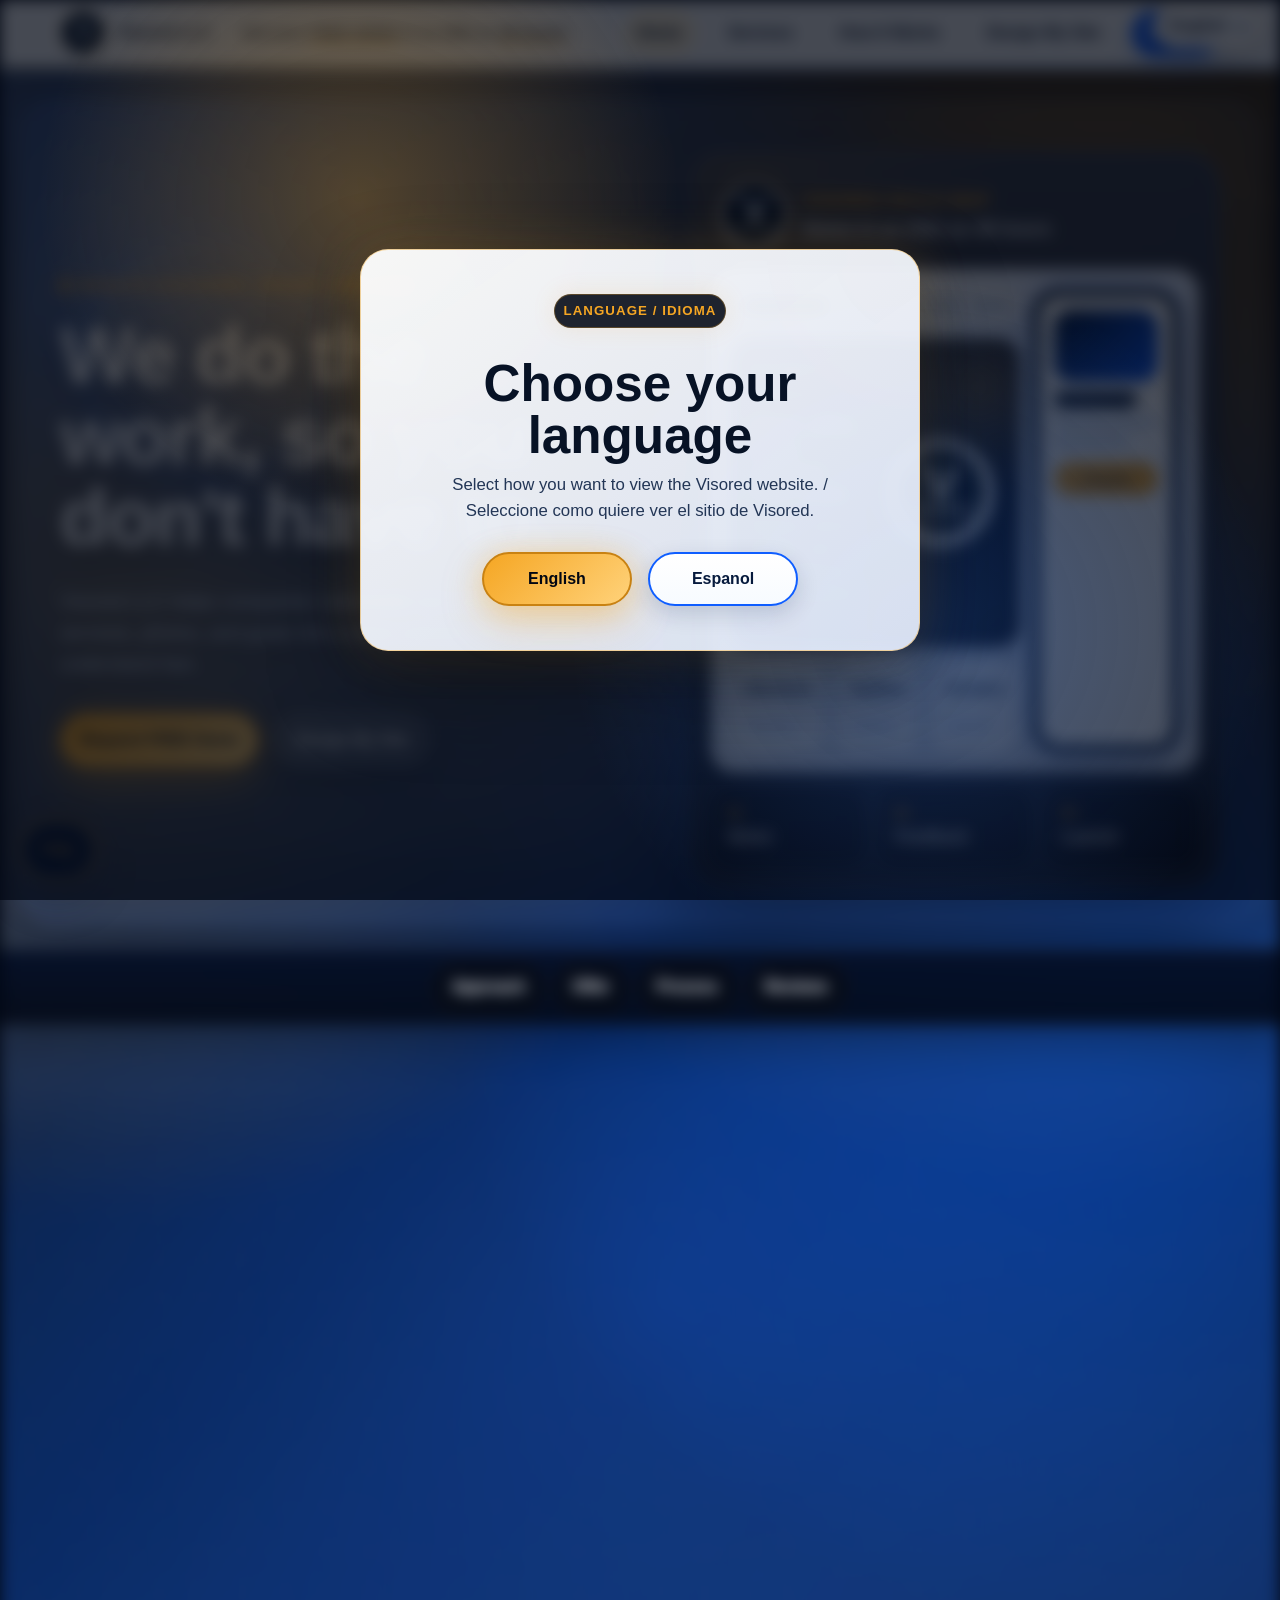
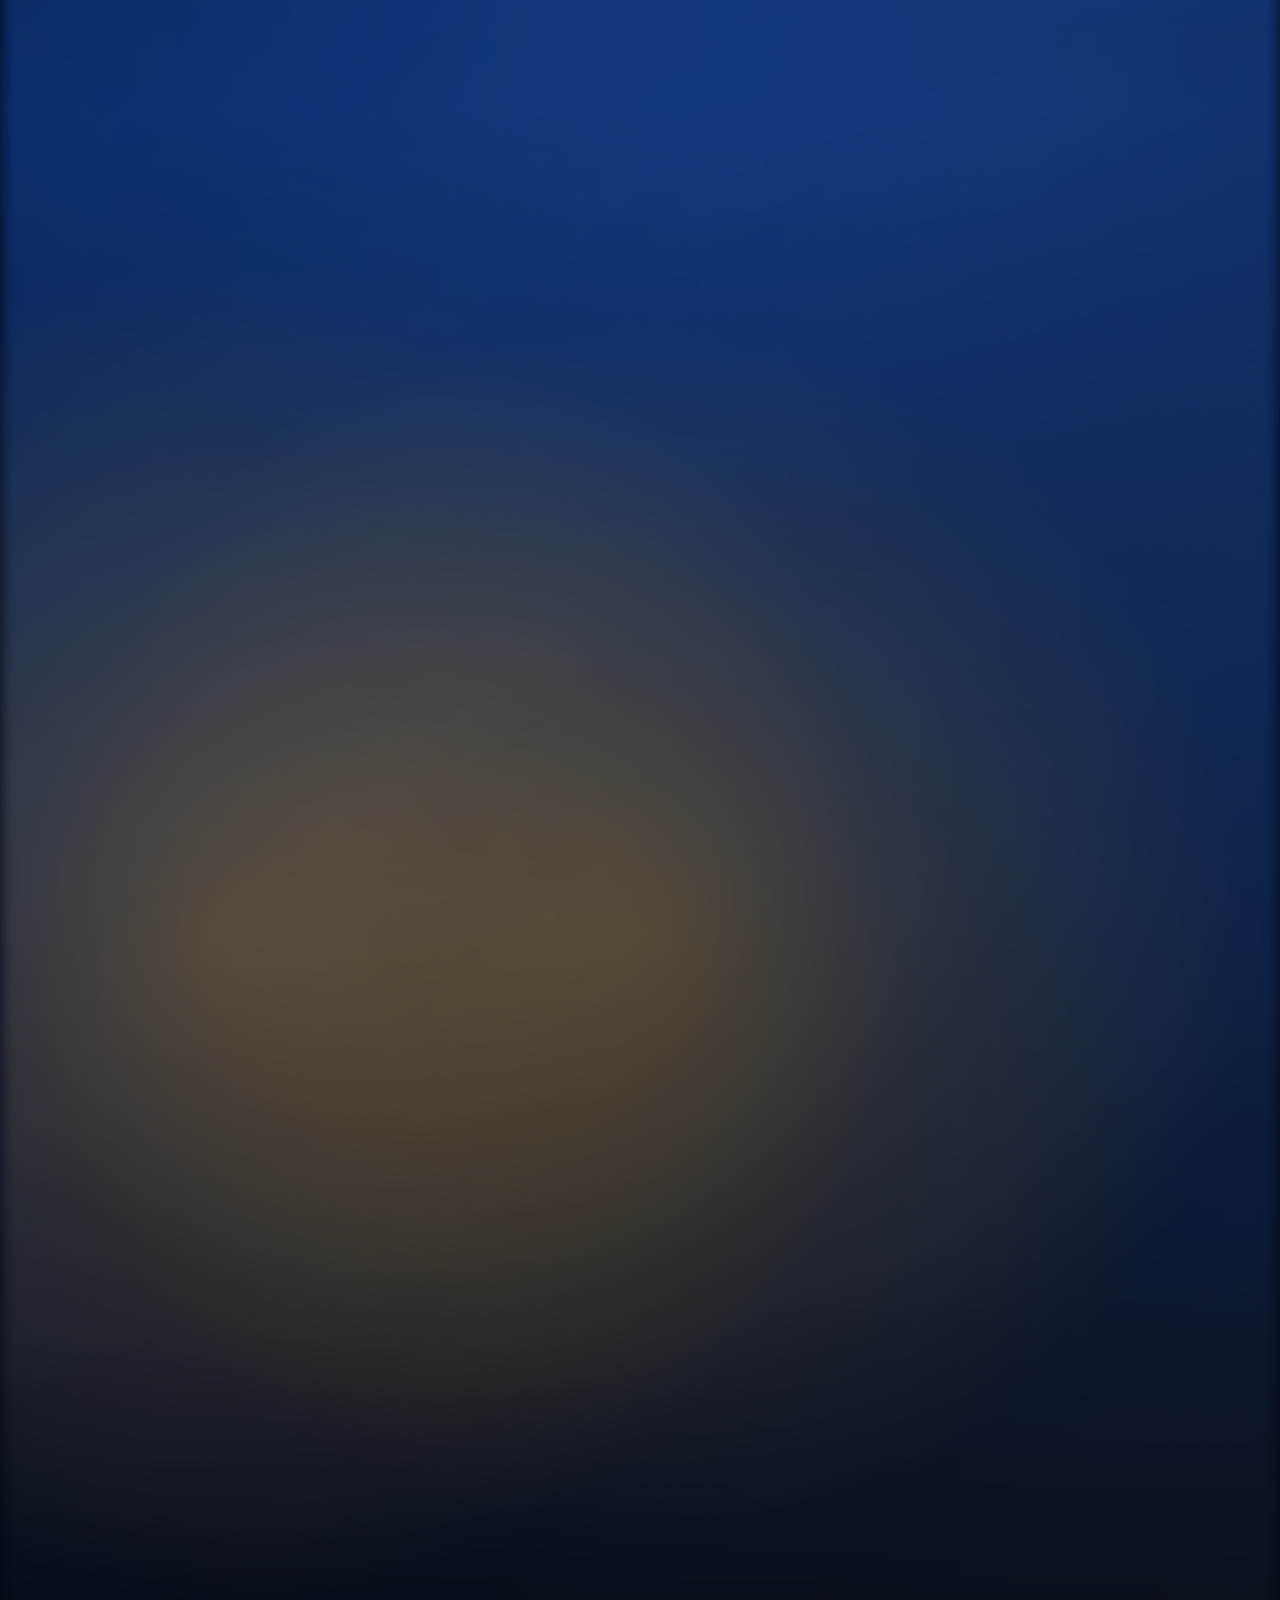
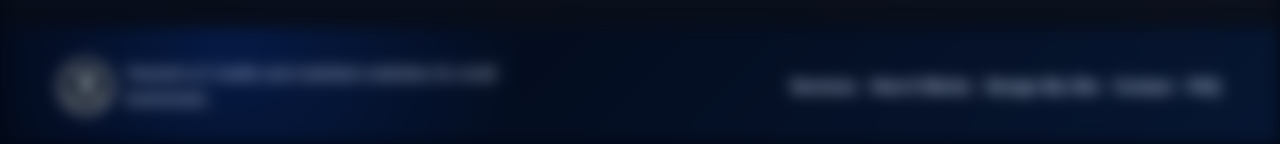
==== commit 73b6c9ae: "Add files via upload" ====
--- a/Visored LLC Website/index.html
+++ b/Visored LLC Website/index.html
@@ -292,7 +292,6 @@
       <a href="design-my-site.html">Design My Site</a>
       <a href="contact.html">Contact</a>
       <a href="faq.html">FAQ</a>
-      <a class="footer-cta modal-trigger" href="#contact-modal" data-demo="free">Request FREE Demo</a>
     </div>
   </footer>
 
--- a/Visored LLC Website/assets/styles.css
+++ b/Visored LLC Website/assets/styles.css
@@ -160,45 +160,12 @@
   height: 2px;
   margin: 5px 0;
   background: var(--black);
-}
-
-.hero {
-  display: grid;
-  grid-template-columns: minmax(0, 1.15fr) minmax(280px, 0.85fr);
-  gap: 40px;
-  align-items: center;
-  min-height: 680px;
-  padding: 72px max(24px, calc((100vw - var(--max-width)) / 2));
-  color: var(--white);
-  background:
-    linear-gradient(135deg, rgba(2, 7, 19, 0.96), rgba(6, 26, 61, 0.88)),
-    radial-gradient(circle at 78% 20%, rgba(245, 166, 35, 0.35), transparent 26%),
-    var(--black);
-}
-
-.hero h1,
-.page-hero h1 {
+}.page-hero h1{
   max-width: 880px;
   margin: 0;
   font-size: clamp(2.5rem, 6vw, 5.25rem);
   line-height: 0.98;
   letter-spacing: 0;
-}
-
-.hero-copy {
-  max-width: 660px;
-  margin: 24px 0 0;
-  color: #d8e6ff;
-  font-size: 1.15rem;
-}
-
-.hero-financing {
-  display: block;
-  width: fit-content;
-  margin: 22px 0 0;
-  color: var(--black);
-  font-weight: 800;
-  color: var(--yellow);
 }
 
 .eyebrow,
@@ -254,42 +221,6 @@
   box-shadow: 0 12px 28px rgba(6, 26, 61, 0.22);
 }
 
-.hero-panel {
-  display: grid;
-  gap: 18px;
-  padding: 0;
-  border: 0;
-  border-radius: 8px;
-  background: transparent;
-}
-
-.hero-panel img {
-  width: min(470px, 100%);
-  margin: 0 auto 10px;
-  border-radius: 50%;
-}
-
-.hero-logo-panel {
-  align-self: stretch;
-  place-content: center;
-}
-
-.hero-panel div {
-  padding: 18px;
-  border-left: 4px solid var(--yellow);
-  background: rgba(255, 255, 255, 0.08);
-}
-
-.hero-panel strong,
-.hero-panel span {
-  display: block;
-}
-
-.hero-panel span {
-  margin-top: 4px;
-  color: #d8e6ff;
-}
-
 .section,
 .page-hero {
   padding: 76px max(24px, calc((100vw - var(--max-width)) / 2));
@@ -342,13 +273,9 @@
   grid-template-columns: 0.8fr 1fr;
   gap: 42px;
   align-items: start;
-}
-
-.intro-grid h2,
-.split-band h2,
+}.intro-grid h2,
 .section-heading h2,
-.add-ons h2,
-.quote-band h2 {
+.add-ons h2{
   margin: 0;
   color: var(--blue-dark);
   font-size: clamp(2rem, 4vw, 3.2rem);
@@ -360,67 +287,26 @@
   margin: 0;
   color: var(--gray);
   font-size: 1.08rem;
-}
-
-.feature-grid,
-.pricing-grid,
-.review-grid,
-.next-step-grid,
-.faq-grid {
+}.pricing-grid,
+.faq-grid{
   display: grid;
   grid-template-columns: repeat(3, 1fr);
   gap: 18px;
-}
-
-.feature-card,
-.price-card,
-.review-card,
-.next-step-grid article,
+}.price-card,
 .faq-grid article,
 .contact-form,
 .contact-card,
-.add-on-grid article,
-.service-list article {
+.add-on-grid article{
   border: 1px solid var(--line);
   border-radius: 8px;
   background: var(--white);
   box-shadow: 0 20px 60px rgba(6, 26, 61, 0.08);
 }
 
-.feature-card {
-  padding: 26px;
-}
-
 .demo-next-steps {
   background: var(--soft-blue);
-}
-
-.next-step-grid article,
-.faq-item {
+}.faq-item{
   padding: 24px;
-}
-
-.next-step-grid span {
-  display: inline-flex;
-  align-items: center;
-  justify-content: center;
-  width: 42px;
-  height: 42px;
-  margin-bottom: 18px;
-  border-radius: 50%;
-  background: var(--yellow);
-  color: var(--black);
-  font-weight: 800;
-}
-
-.next-step-grid h3 {
-  margin: 0 0 8px;
-  color: var(--blue-dark);
-}
-
-.next-step-grid p {
-  margin: 0;
-  color: var(--gray);
 }
 
 .faq-grid {
@@ -507,68 +393,20 @@
   font-style: italic;
 }
 
-.feature-card span {
-  display: inline-flex;
-  align-items: center;
-  justify-content: center;
-  width: 42px;
-  height: 42px;
-  margin-bottom: 20px;
-  border-radius: 50%;
-  background: var(--yellow);
-  color: var(--black);
-  font-weight: 800;
-}
-
-.feature-card h3,
-.service-list h3,
-.review-card strong {
-  margin: 0;
-  color: var(--blue-dark);
-}
-
-.feature-card p,
-.service-list p,
-.review-card p,
+html.language-spanish .faq-answer p:empty::before {
+  content: "Respuesta proximamente.";
+}
+
 .price-card p,
 .contact-card p,
-.contact-detail span {
+.contact-detail span{
   color: var(--gray);
-}
-
-.split-band,
-.quote-band,
-.timeline-preview {
-  display: grid;
-  grid-template-columns: 0.9fr 1fr;
-  gap: 36px;
-  align-items: center;
-  background: var(--soft-blue);
 }
 
 .check-list {
   display: grid;
   grid-template-columns: repeat(4, 1fr);
   gap: 12px;
-}
-
-.why-section {
-  grid-template-columns: 1fr;
-  text-align: center;
-}
-
-.why-heading h2 {
-  margin: 0;
-  color: var(--blue-dark);
-  font-size: clamp(2.6rem, 5vw, 4.4rem);
-  line-height: 1;
-}
-
-.why-heading p {
-  max-width: 700px;
-  margin: 14px auto 0;
-  color: var(--gray);
-  font-size: 1.15rem;
 }
 
 .check-list p {
@@ -714,26 +552,9 @@
 .price-card:hover {
   transform: scale(1.025);
   box-shadow: 0 28px 70px rgba(6, 26, 61, 0.16);
-}
-
-.price-card .button,
-.price-card .placeholder-button {
+}.price-card .button{
   align-self: center;
   margin-top: auto;
-}
-
-.package-actions {
-  display: flex;
-  flex-wrap: wrap;
-  justify-content: center;
-  gap: 10px;
-  width: 100%;
-  margin-top: auto;
-}
-
-.price-card .package-actions .button {
-  align-self: auto;
-  margin-top: 0;
 }
 
 .service-estimate-button {
@@ -788,15 +609,6 @@
   line-height: 1;
 }
 
-.package-placeholder {
-  opacity: 0.42;
-}
-
-.placeholder-button {
-  min-width: 150px;
-  pointer-events: none;
-}
-
 .price-card ul {
   display: grid;
   gap: 10px;
@@ -804,24 +616,9 @@
   padding-left: 20px;
 }
 
-.featured-price {
-  border-color: var(--blue);
-  background: linear-gradient(180deg, var(--white), #f7fbff);
-}
-
-.featured-price .package-label {
-  color: var(--yellow);
-}
-
 .section-heading {
   max-width: 740px;
   margin-bottom: 28px;
-}
-
-.reviews-label,
-.demo-label {
-  color: var(--yellow) !important;
-  -webkit-text-fill-color: var(--yellow);
 }
 
 .page-hero .eyebrow,
@@ -835,16 +632,6 @@
 .price-card .package-label.yellow-package {
   color: var(--yellow) !important;
   -webkit-text-fill-color: var(--yellow);
-}
-
-.service-list {
-  display: grid;
-  grid-template-columns: repeat(4, 1fr);
-  gap: 18px;
-}
-
-.service-list article {
-  padding: 22px;
 }
 
 .add-on-grid {
@@ -911,60 +698,7 @@
 .add-on-grid p {
   margin: 0;
   color: var(--gray);
-}
-
-.review-card {
-  padding: 26px;
-}
-
-.stars {
-  color: var(--yellow);
-  font-size: 1.25rem;
-  letter-spacing: 0.04em;
-  font-weight: 800;
-  display: inline-block;
-  padding: 4px 8px;
-  border-radius: 8px;
-  background: rgba(2, 7, 19, 0.82);
-}
-
-.review-card strong,
-.review-card span {
-  display: block;
-}
-
-.review-card span {
-  color: var(--gray);
-  font-size: 0.95rem;
-}
-
-.quote-band {
-  grid-template-columns: 1fr auto;
-}
-
-.quote-band p {
-  margin: 12px 0 0;
-  color: var(--gray);
-}
-
-.timeline-preview p {
-  margin: 0 0 20px;
-  color: var(--gray);
-  font-size: 1.08rem;
-}
-
-.inline-actions {
-  display: flex;
-  flex-wrap: wrap;
-  gap: 12px;
-}
-
-.home-reviews {
-  background: var(--white);
-}
-
-.timeline-diagram-section,
-.process-section {
+}.timeline-diagram-section{
   background: var(--black);
 }
 
@@ -1032,71 +766,15 @@
 .timeline-diagram p {
   margin: 14px 0 0;
   color: #d8e6ff;
-}
-
-.process-list {
-  display: grid;
-  gap: 16px;
-}
-
-.process-list article {
-  display: grid;
-  grid-template-columns: 58px 1fr;
-  gap: 18px;
-  padding: 24px;
-  border: 1px solid rgba(255, 255, 255, 0.16);
-  border-radius: 8px;
-  background: rgba(255, 255, 255, 0.06);
-}
-
-.process-list span {
-  display: inline-flex;
-  align-items: center;
-  justify-content: center;
-  width: 48px;
-  height: 48px;
-  border-radius: 50%;
-  background: var(--yellow);
-  color: var(--black);
-  font-weight: 800;
-}
-
-.process-list h3 {
-  margin: 0 0 8px;
-  color: var(--white);
-}
-
-.process-list p {
-  margin: 0;
-  color: #d8e6ff;
-}
-
-.process-list p + p {
-  margin-top: 8px;
-}
-
-.process-teaser,
-.process-detail-grid {
+}.process-detail-grid{
   display: grid;
   gap: 24px;
-}
-
-.process-teaser {
-  grid-template-columns: minmax(0, 1fr) auto;
-  align-items: center;
-  background: var(--soft-blue);
-}
-
-.process-teaser h2,
-.process-detail-grid h2 {
+}.process-detail-grid h2{
   margin: 0;
   color: var(--blue-dark);
   font-size: clamp(1.8rem, 3.2vw, 2.8rem);
   line-height: 1.05;
-}
-
-.process-teaser p:not(.section-label),
-.process-detail-grid p:not(.section-label) {
+}.process-detail-grid p:not(.section-label){
   color: var(--gray);
   font-size: 1.05rem;
 }
@@ -1551,13 +1229,6 @@
   font-weight: 800;
 }
 
-.site-footer .footer-cta {
-  padding: 10px 14px;
-  border-radius: 8px;
-  background: var(--yellow);
-  color: var(--black);
-}
-
 .modal {
   position: fixed;
   inset: 0;
@@ -2101,51 +1772,12 @@
 
   .site-nav.open {
     display: flex;
-  }
-
-  .hero,
-  .intro-grid,
-  .split-band,
-  .add-ons,
-  .quote-band,
-  .timeline-preview,
-  .contact-layout,
-  .services-hero,
-  .process-teaser,
-  .process-detail-grid {
+  }.intro-grid,
+.add-ons,
+.contact-layout,
+.services-hero,
+.process-detail-grid{
     grid-template-columns: 1fr;
-  }
-
-  .hero {
-    display: flex;
-    flex-direction: column;
-    min-height: auto;
-    padding-top: 28px;
-  }
-
-  .hero-panel {
-    order: -1;
-    width: min(250px, 72vw);
-    margin: 0 auto 8px;
-  }
-
-  .hero-logo-panel {
-    min-height: 0;
-    padding: 0;
-  }
-
-  .hero-panel::before {
-    width: 100%;
-  }
-
-  .hero-panel img {
-    width: 100%;
-    max-width: 230px;
-    margin: 0 auto;
-  }
-
-  .hero-content .eyebrow {
-    display: none;
   }
 
   .hero-actions {
@@ -2156,17 +1788,11 @@
 
   .service-highlight-panel {
     max-width: none;
-  }
-
-  .feature-grid,
-  .review-grid,
-  .next-step-grid,
-  .faq-grid,
-  .pricing-grid,
-  .add-on-grid,
-  .check-list,
-  .service-list,
-  .timeline-diagram {
+  }.faq-grid,
+.pricing-grid,
+.add-on-grid,
+.check-list,
+.timeline-diagram{
     grid-template-columns: 1fr;
   }
 
@@ -2218,25 +1844,15 @@
   .site-footer {
     flex-direction: column;
   }
-
-  .process-list article {
-    grid-template-columns: 1fr;
-  }
-}
-
-@media (max-width: 520px) {
-  .hero h1,
-  .page-hero h1 {
+}
+
+@media (max-width: 520px) {.page-hero h1{
     font-size: 2.35rem;
   }
 
   .brand span {
     font-size: 0.98rem;
-  }
-
-  .hero-actions .button,
-  .quote-band .button,
-  .inline-actions .button {
+  }.hero-actions .button{
     width: 100%;
   }
 
@@ -2275,62 +1891,17 @@
 .site-nav .nav-cta {
   background: linear-gradient(135deg, var(--blue), #4f8fff);
   box-shadow: 0 10px 24px rgba(15, 94, 255, 0.20);
-}
-
-.hero {
-  position: relative;
-  overflow: hidden;
-  background:
-    radial-gradient(circle at 78% 20%, rgba(245, 166, 35, 0.38), transparent 22rem),
-    radial-gradient(circle at 12% 82%, rgba(15, 94, 255, 0.34), transparent 24rem),
-    linear-gradient(135deg, #031532 0%, #071225 48%, #0b2d6a 100%);
-}
-
-.hero::before,
-.hero::after,
-.page-hero::before {
+}.page-hero::before{
   content: "";
   position: absolute;
   pointer-events: none;
   border-radius: 999px;
-}
-
-.hero::before {
-  width: 230px;
-  height: 230px;
-  right: 7%;
-  top: 12%;
-  border: 2px solid rgba(245, 166, 35, 0.45);
-  transform: rotate(-12deg);
-}
-
-.hero::after {
-  width: 170px;
-  height: 170px;
-  left: 6%;
-  bottom: 10%;
-  background: rgba(255, 255, 255, 0.08);
-  transform: rotate(14deg);
-}
-
-.hero-content,
-.hero-panel,
-.page-hero > *,
-.services-hero > * {
+}.page-hero > *,
+.services-hero > *{
   position: relative;
   z-index: 1;
-}
-
-.hero h1,
-.page-hero h1 {
+}.page-hero h1{
   letter-spacing: -0.02em;
-}
-
-.hero-financing {
-  padding: 7px 13px;
-  border-radius: 999px;
-  background: rgba(255, 255, 255, 0.10);
-  box-shadow: inset 0 0 0 1px rgba(245, 166, 35, 0.34);
 }
 
 .button {
@@ -2375,46 +1946,25 @@
 .package-label {
   border-radius: 999px;
   box-shadow: 0 10px 22px rgba(6, 26, 61, 0.12);
-}
-
-.feature-card,
-.price-card,
-.review-card,
-.next-step-grid article,
+}.price-card,
 .faq-grid article,
 .contact-form,
 .contact-card,
 .add-on-grid article,
-.service-list article,
 .design-form,
 .modal-panel,
-.modal-contact-card {
+.modal-contact-card{
   border-color: rgba(15, 94, 255, 0.12);
   border-radius: 18px;
   box-shadow: 0 18px 44px rgba(6, 26, 61, 0.09);
-}
-
-.feature-card,
-.review-card,
-.price-card,
-.add-on-grid article,
-.next-step-grid article {
+}.price-card,
+.add-on-grid article{
   transition: transform 180ms ease, box-shadow 180ms ease, border-color 180ms ease;
-}
-
-.feature-card:hover,
-.review-card:hover,
-.add-on-grid article:hover,
-.next-step-grid article:hover {
+}.add-on-grid article:hover{
   transform: translateY(-5px);
   border-color: rgba(245, 166, 35, 0.45);
   box-shadow: 0 24px 58px rgba(6, 26, 61, 0.13);
-}
-
-.feature-card span,
-.next-step-grid span,
-.timeline-diagram span,
-.process-list span {
+}.timeline-diagram span{
   box-shadow: 0 10px 20px rgba(245, 166, 35, 0.28);
 }
 
@@ -2423,20 +1973,6 @@
   background:
     linear-gradient(135deg, rgba(238, 245, 255, 0.96), rgba(255, 248, 232, 0.76)),
     var(--soft-blue);
-}
-
-.split-band,
-.quote-band,
-.timeline-preview {
-  background:
-    radial-gradient(circle at 12% 20%, rgba(245, 166, 35, 0.12), transparent 18rem),
-    var(--soft-blue);
-}
-
-.why-section {
-  background:
-    radial-gradient(circle at 50% 0%, rgba(245, 166, 35, 0.16), transparent 18rem),
-    linear-gradient(180deg, #ffffff, #f6faff);
 }
 
 .check-list p {
@@ -2455,10 +1991,7 @@
   margin-bottom: 10px;
   border-radius: 999px;
   background: var(--yellow);
-}
-
-.timeline-diagram-section,
-.process-section {
+}.timeline-diagram-section{
   background:
     radial-gradient(circle at 12% 12%, rgba(245, 166, 35, 0.22), transparent 18rem),
     radial-gradient(circle at 90% 80%, rgba(15, 94, 255, 0.28), transparent 20rem),
@@ -2482,11 +2015,6 @@
 
 .best-seller {
   color: var(--blue-dark) !important;
-}
-
-.stars {
-  border-radius: 999px;
-  background: rgba(6, 26, 61, 0.90);
 }
 
 .checkbox-grid label {
@@ -2517,11 +2045,6 @@
   background:
     radial-gradient(circle at 10% 30%, rgba(245, 166, 35, 0.16), transparent 18rem),
     var(--black);
-}
-
-/* Extra personality pass */
-.hero-content {
-  max-width: 700px;
 }
 
 .hero-promise-list {
@@ -2544,40 +2067,16 @@
 
 .service-promises span {
   background: rgba(255, 255, 255, 0.12);
-}
-
-.hero-panel img {
-  filter: drop-shadow(0 30px 54px rgba(245, 166, 35, 0.18)) drop-shadow(0 18px 44px rgba(15, 94, 255, 0.18));
-  transform: rotate(1.5deg);
-}
-
-.hero-panel::before {
-  content: "";
-  position: absolute;
-  z-index: -1;
-  width: 78%;
-  aspect-ratio: 1;
-  border-radius: 42% 58% 53% 47%;
-  background:
-    radial-gradient(circle at 35% 30%, rgba(245, 166, 35, 0.24), transparent 45%),
-    rgba(255, 255, 255, 0.08);
-  transform: rotate(-8deg);
-}
-
-.section-heading h2,
+}.section-heading h2,
 .packages-heading h2,
 .add-ons-heading h2,
-.why-heading h2,
-.design-kickoff h2 {
+.design-kickoff h2{
   position: relative;
   width: fit-content;
-}
-
-.section-heading h2::after,
+}.section-heading h2::after,
 .packages-heading h2::after,
 .add-ons-heading h2::after,
-.why-heading h2::after,
-.design-kickoff h2::after {
+.design-kickoff h2::after{
   content: "";
   position: absolute;
   right: 0;
@@ -2586,33 +2085,15 @@
   height: 8px;
   border-radius: 999px;
   background: linear-gradient(90deg, rgba(245, 166, 35, 0.75), rgba(15, 94, 255, 0.14));
-}
-
-.packages-heading h2,
-.add-ons-heading h2,
-.why-heading h2 {
+}.packages-heading h2,
+.add-ons-heading h2{
   margin-inline: auto;
-}
-
-.feature-grid,
-.review-grid,
-.add-on-grid,
-.next-step-grid {
+}.add-on-grid{
   align-items: stretch;
-}
-
-.feature-card,
-.review-card,
-.add-on-grid article,
-.next-step-grid article {
+}.add-on-grid article{
   position: relative;
   overflow: hidden;
-}
-
-.feature-card::after,
-.review-card::after,
-.add-on-grid article::after,
-.next-step-grid article::after {
+}.add-on-grid article::after{
   content: "";
   position: absolute;
   width: 90px;
@@ -2621,22 +2102,8 @@
   top: -38px;
   border-radius: 50%;
   background: rgba(245, 166, 35, 0.13);
-}
-
-.feature-card:nth-child(2)::after,
-.review-card:nth-child(2)::after,
-.add-on-grid article:nth-child(2n)::after,
-.next-step-grid article:nth-child(2)::after {
+}.add-on-grid article:nth-child(2n)::after{
   background: rgba(15, 94, 255, 0.10);
-}
-
-.feature-card span {
-  border-radius: 16px 16px 16px 4px;
-}
-
-.review-card {
-  background:
-    linear-gradient(180deg, #ffffff, #fbfdff);
 }
 
 .price-card {
@@ -2698,6 +2165,10 @@
   font-weight: 800;
 }
 
+html.language-spanish .design-form::before {
+  content: "Consejo: complete solo lo que sabe ahora. Las secciones en blanco estan bien.";
+}
+
 fieldset {
   background:
     linear-gradient(180deg, #ffffff, #fbfdff);
@@ -2734,12 +2205,10 @@
   background: linear-gradient(180deg, #ffffff, #fffaf0);
 }
 
-@media (max-width: 880px) {
-  .section-heading h2,
-  .packages-heading h2,
-  .add-ons-heading h2,
-  .why-heading h2,
-  .design-kickoff h2 {
+@media (max-width: 880px) {.section-heading h2,
+.packages-heading h2,
+.add-ons-heading h2,
+.design-kickoff h2{
     width: auto;
   }
 }
@@ -2859,22 +2328,16 @@
 .package-details-panel {
   grid-template-columns: 1fr;
   max-width: 760px;
-}
-
-/* Requested refinements */
+}/* Requested refinements */
 .section-heading h2,
 .packages-heading h2,
 .add-ons-heading h2,
-.why-heading h2,
-.design-kickoff h2 {
+.design-kickoff h2{
   padding-bottom: 14px;
-}
-
-.section-heading h2::after,
+}.section-heading h2::after,
 .packages-heading h2::after,
 .add-ons-heading h2::after,
-.why-heading h2::after,
-.design-kickoff h2::after {
+.design-kickoff h2::after{
   bottom: 0;
   height: 7px;
 }
@@ -3219,13 +2682,8 @@
   background: rgba(255, 255, 255, 0.08);
   color: #d8e6ff;
   font-weight: 800;
-}
-
-.feature-card::before,
-.price-card::before,
-.review-card::before,
-.add-on-grid article::before,
-.next-step-grid article::before {
+}.price-card::before,
+.add-on-grid article::before{
   content: "";
   position: absolute;
   inset: 0;
@@ -3233,13 +2691,8 @@
   pointer-events: none;
   background: radial-gradient(circle at var(--mx, 50%) var(--my, 50%), rgba(245, 166, 35, 0.18), transparent 9rem);
   transition: opacity 180ms ease;
-}
-
-.feature-card:hover::before,
-.price-card:hover::before,
-.review-card:hover::before,
-.add-on-grid article:hover::before,
-.next-step-grid article:hover::before {
+}.price-card:hover::before,
+.add-on-grid article:hover::before{
   opacity: 1;
 }
 
@@ -3473,13 +2926,6 @@
   padding-bottom: 10px;
 }
 
-.hero {
-  min-height: 560px;
-  gap: 28px;
-  padding-top: 46px;
-  padding-bottom: 52px;
-}
-
 .section,
 .page-hero {
   padding-top: 48px;
@@ -3490,60 +2936,36 @@
   margin-top: 14px;
 }
 
-.hero-copy {
-  margin-top: 18px;
-}
-
-.hero-financing {
-  margin-top: 16px;
-}
-
 .hero-actions {
   margin-top: 24px;
   gap: 14px;
-}
-
-.intro-grid,
+}.intro-grid,
 .add-ons,
 .services-hero,
-.timeline-preview,
 .process-detail-grid,
 .contact-layout,
 .design-layout,
-.modal-panel {
+.modal-panel{
   gap: 24px;
-}
-
-.feature-grid,
-.review-grid,
-.next-step-grid,
-.pricing-grid,
+}.pricing-grid,
 .add-on-grid,
 .faq-grid,
-.timeline-diagram {
+.timeline-diagram{
   gap: 16px;
 }
 
 .section-heading {
   margin-bottom: 22px;
-}
-
-.section-heading h2,
+}.section-heading h2,
 .packages-heading h2,
 .add-ons-heading h2,
-.why-heading h2,
-.design-kickoff h2 {
+.design-kickoff h2{
   font-size: clamp(2rem, 4vw, 3.4rem);
-}
-
-.feature-card,
-.price-card,
-.review-card,
+}.price-card,
 .faq-grid article,
-.next-step-grid article,
 .add-on-grid article,
 .contact-card,
-.modal-contact-card {
+.modal-contact-card{
   padding: 22px;
 }
 
@@ -3591,11 +3013,6 @@
 }
 
 @media (max-width: 880px) {
-  .hero {
-    min-height: auto;
-    padding-top: 34px;
-    padding-bottom: 40px;
-  }
 
   .section,
   .page-hero {
@@ -3618,11 +3035,6 @@
   .page-hero {
     padding-top: 30px;
     padding-bottom: 30px;
-  }
-
-  .hero {
-    padding-top: 28px;
-    padding-bottom: 34px;
   }
 }
 
@@ -4755,11 +4167,7 @@
   color: var(--yellow);
   background: rgba(2, 7, 19, 0.80);
   box-shadow: 0 0 24px rgba(245,166,35,0.13);
-}
-
-.site-theme-1:not(.home-theme-discovery) .price-card,
-.site-theme-1:not(.home-theme-discovery) .feature-card,
-.site-theme-1:not(.home-theme-discovery) .review-card,
+}.site-theme-1:not(.home-theme-discovery) .price-card,
 .site-theme-1:not(.home-theme-discovery) .contact-card,
 .site-theme-1:not(.home-theme-discovery) .faq-item,
 .site-theme-1:not(.home-theme-discovery) .timeline-diagram article,
@@ -4775,7 +4183,7 @@
 .site-theme-1:not(.home-theme-discovery) .modal-contact-card,
 .site-theme-1:not(.home-theme-discovery) .summary-panel,
 .site-theme-1:not(.home-theme-discovery) .package-details-panel,
-.site-theme-1:not(.home-theme-discovery) .addon-preview-panel {
+.site-theme-1:not(.home-theme-discovery) .addon-preview-panel{
   border-color: rgba(255,255,255,0.14);
   color: #eef5ff;
   background:
@@ -4815,16 +4223,13 @@
 .site-theme-1:not(.home-theme-discovery) li,
 .site-theme-1:not(.home-theme-discovery) span {
   color: #c9d8f0;
-}
-
-.site-theme-1:not(.home-theme-discovery) .price-card h2,
+}.site-theme-1:not(.home-theme-discovery) .price-card h2,
 .site-theme-1:not(.home-theme-discovery) .financing-callout,
 .site-theme-1:not(.home-theme-discovery) .best-seller,
 .site-theme-1:not(.home-theme-discovery) .package-label,
 .site-theme-1:not(.home-theme-discovery) .addon-price,
 .site-theme-1:not(.home-theme-discovery) .estimate-total,
-.site-theme-1:not(.home-theme-discovery) .stars,
-.site-theme-1:not(.home-theme-discovery) .contact-detail strong {
+.site-theme-1:not(.home-theme-discovery) .contact-detail strong{
   color: var(--yellow);
   text-shadow: 0 0 18px rgba(245,166,35,0.24);
 }
@@ -4845,8 +4250,7 @@
   color: rgba(201,216,240,0.72);
 }
 
-.site-theme-1:not(.home-theme-discovery) .button.primary,
-.site-theme-1:not(.home-theme-discovery) .footer-cta {
+.site-theme-1:not(.home-theme-discovery) .button.primary {
   border-color: #c98212;
   color: var(--black);
   background: linear-gradient(135deg, #f5a623, #ffd27a);
@@ -4895,12 +4299,8 @@
     radial-gradient(circle at 92% 0%, rgba(245, 166, 35, 0.18), transparent 24%),
     radial-gradient(circle at 54% 44%, rgba(20, 68, 148, 0.46), transparent 42%),
     linear-gradient(180deg, #020713 0%, #061632 42%, #071d46 72%, #020713 100%);
-}
-
-.site-theme-1:not(.home-theme-discovery) .page-hero,
+}.site-theme-1:not(.home-theme-discovery) .page-hero,
 .site-theme-1:not(.home-theme-discovery) .price-card,
-.site-theme-1:not(.home-theme-discovery) .feature-card,
-.site-theme-1:not(.home-theme-discovery) .review-card,
 .site-theme-1:not(.home-theme-discovery) .contact-card,
 .site-theme-1:not(.home-theme-discovery) .faq-item,
 .site-theme-1:not(.home-theme-discovery) .timeline-diagram article,
@@ -4916,7 +4316,7 @@
 .site-theme-1:not(.home-theme-discovery) .modal-contact-card,
 .site-theme-1:not(.home-theme-discovery) .summary-panel,
 .site-theme-1:not(.home-theme-discovery) .package-details-panel,
-.site-theme-1:not(.home-theme-discovery) .addon-preview-panel {
+.site-theme-1:not(.home-theme-discovery) .addon-preview-panel{
   border-color: var(--theme-line);
   color: var(--theme-ink);
   background:
@@ -4944,12 +4344,8 @@
 .site-theme-1:not(.home-theme-discovery) .packages-heading p,
 .site-theme-1:not(.home-theme-discovery) .add-ons-heading p {
   color: var(--theme-copy);
-}
-
-.site-theme-1:not(.home-theme-discovery) .muted,
-.site-theme-1:not(.home-theme-discovery) .contact-detail span,
-.site-theme-1:not(.home-theme-discovery) .faq-answer,
-.site-theme-1:not(.home-theme-discovery) .custom-select-hint {
+}.site-theme-1:not(.home-theme-discovery) .contact-detail span,
+.site-theme-1:not(.home-theme-discovery) .faq-answer{
   color: var(--theme-muted);
 }
 
@@ -4959,14 +4355,11 @@
   color: var(--theme-gold);
   background: rgba(2, 7, 19, 0.88);
   border: 1px solid rgba(245, 166, 35, 0.28);
-}
-
-.site-theme-1:not(.home-theme-discovery) .price,
+}.site-theme-1:not(.home-theme-discovery) .price,
 .site-theme-1:not(.home-theme-discovery) .addon-price,
 .site-theme-1:not(.home-theme-discovery) .estimate-total,
 .site-theme-1:not(.home-theme-discovery) .financing-callout,
-.site-theme-1:not(.home-theme-discovery) .best-seller,
-.site-theme-1:not(.home-theme-discovery) .stars {
+.site-theme-1:not(.home-theme-discovery) .best-seller{
   color: var(--theme-gold);
   text-shadow: 0 0 18px rgba(245, 166, 35, 0.24);
 }
@@ -4979,23 +4372,11 @@
   border-color: rgba(255, 255, 255, 0.22);
   color: var(--theme-ink);
   background: rgba(2, 7, 19, 0.56);
-}
-
-.site-theme-1:not(.home-theme-discovery) .custom-select-option:hover,
-.site-theme-1:not(.home-theme-discovery) .custom-select-option.is-focused {
-  color: var(--theme-bg-deep);
-  background: var(--theme-gold-soft);
-}
-
-.site-theme-1:not(.home-theme-discovery) .button.secondary,
-.site-theme-1:not(.home-theme-discovery) .ghost-button {
+}.site-theme-1:not(.home-theme-discovery) .button.secondary{
   border-color: rgba(255, 255, 255, 0.26);
   color: var(--theme-ink);
   background: rgba(2, 7, 19, 0.52);
-}
-
-.site-theme-1:not(.home-theme-discovery) .button.secondary:hover,
-.site-theme-1:not(.home-theme-discovery) .ghost-button:hover {
+}.site-theme-1:not(.home-theme-discovery) .button.secondary:hover{
   border-color: rgba(245, 166, 35, 0.56);
   color: var(--theme-gold-soft);
   background: rgba(245, 166, 35, 0.10);
@@ -5265,3 +4646,523 @@
   color: #f5a623 !important;
   background: rgba(2, 7, 19, 0.86);
 }
+
+.site-theme-1 .site-nav a {
+  position: relative;
+  overflow: hidden;
+  transition:
+    color 180ms ease,
+    background 180ms ease,
+    box-shadow 220ms ease,
+    transform 180ms ease;
+}
+
+.site-theme-1 .site-nav a::after {
+  content: "";
+  position: absolute;
+  right: 16px;
+  bottom: 8px;
+  left: 16px;
+  height: 3px;
+  border-radius: 999px;
+  background: linear-gradient(90deg, transparent, #f5a623, #70a8ff, transparent);
+  opacity: 0;
+  transform: translateX(-42%) scaleX(0.25);
+  transition:
+    opacity 180ms ease,
+    transform 260ms cubic-bezier(0.22, 1, 0.36, 1);
+}
+
+.site-theme-1 .site-nav a:hover,
+.site-theme-1 .site-nav a:focus-visible {
+  color: #071225 !important;
+  background: rgba(245, 166, 35, 0.16);
+  box-shadow:
+    0 0 0 1px rgba(245, 166, 35, 0.18),
+    0 0 22px rgba(245, 166, 35, 0.20),
+    0 10px 24px rgba(7, 18, 37, 0.10);
+  transform: translateY(-1px);
+}
+
+.site-theme-1 .site-nav a:hover::after,
+.site-theme-1 .site-nav a:focus-visible::after {
+  opacity: 1;
+  transform: translateX(0) scaleX(1);
+}
+
+.site-theme-1 .site-nav .nav-cta:hover,
+.site-theme-1 .site-nav .nav-cta:focus-visible {
+  color: #ffffff !important;
+  background: #0f5eff;
+  box-shadow:
+    0 0 0 1px rgba(255, 255, 255, 0.22),
+    0 0 28px rgba(15, 94, 255, 0.34),
+    0 12px 26px rgba(15, 94, 255, 0.20);
+}
+
+.site-theme-1:not(.home-theme-discovery) .not-sure-note,
+.site-theme-1:not(.home-theme-discovery) .monthly-note,
+.site-theme-1:not(.home-theme-discovery) .package-faq-link {
+  color: #ffffff !important;
+}
+
+.best-seller,
+.site-theme-1:not(.home-theme-discovery) .best-seller {
+  color: #f5a623 !important;
+  text-shadow:
+    0 0 12px rgba(245, 166, 35, 0.42),
+    0 0 26px rgba(245, 166, 35, 0.22);
+}
+
+.site-theme-1:not(.home-theme-discovery) .design-form .form-row > label,
+.site-theme-1:not(.home-theme-discovery) .design-form legend {
+  display: inline-flex;
+  width: fit-content;
+  max-width: 100%;
+  align-items: center;
+  margin-bottom: 10px;
+  padding: 6px 12px;
+  border: 1px solid rgba(112, 168, 255, 0.30);
+  border-radius: 999px;
+  color: #dce8fb !important;
+  background: rgba(2, 7, 19, 0.92);
+  box-shadow:
+    0 0 18px rgba(112, 168, 255, 0.10),
+    inset 0 1px 0 rgba(255, 255, 255, 0.10);
+  line-height: 1.1;
+}
+
+.site-theme-1:not(.home-theme-discovery) .design-form .checkbox-grid label {
+  color: var(--theme-copy) !important;
+}
+
+.site-theme-1:not(.home-theme-discovery) .design-kickoff .section-label,
+.site-theme-1:not(.home-theme-discovery) .design-form legend {
+  color: #f5a623 !important;
+  text-shadow:
+    0 0 12px rgba(245, 166, 35, 0.34),
+    0 0 24px rgba(245, 166, 35, 0.16);
+}
+
+.site-theme-1:not(.home-theme-discovery) .color-choice-grid .form-row {
+  gap: 8px;
+  padding: 14px;
+}
+
+.site-theme-1:not(.home-theme-discovery) .design-form input[type="color"] {
+  width: 100%;
+  height: 44px;
+  min-height: 44px;
+  padding: 5px;
+  border: 1px solid rgba(245, 166, 35, 0.34);
+  border-radius: 14px;
+  background:
+    linear-gradient(135deg, rgba(245, 166, 35, 0.16), rgba(112, 168, 255, 0.08)),
+    rgba(2, 7, 19, 0.84);
+  box-shadow:
+    0 12px 26px rgba(0, 0, 0, 0.18),
+    0 0 18px rgba(245, 166, 35, 0.10),
+    inset 0 1px 0 rgba(255, 255, 255, 0.10);
+  cursor: pointer;
+}
+
+.site-theme-1:not(.home-theme-discovery) .design-form input[type="color"]::-webkit-color-swatch-wrapper {
+  padding: 0;
+}
+
+.site-theme-1:not(.home-theme-discovery) .design-form input[type="color"]::-webkit-color-swatch {
+  border: 1px solid rgba(255, 255, 255, 0.22);
+  border-radius: 10px;
+  box-shadow: inset 0 0 0 1px rgba(2, 7, 19, 0.18);
+}
+
+.site-theme-1:not(.home-theme-discovery) .design-form input[type="color"]::-moz-color-swatch {
+  border: 1px solid rgba(255, 255, 255, 0.22);
+  border-radius: 10px;
+  box-shadow: inset 0 0 0 1px rgba(2, 7, 19, 0.18);
+}
+
+.site-theme-1:not(.home-theme-discovery) .design-form input[type="color"].color-unselected::-webkit-color-swatch {
+  background: linear-gradient(180deg, #ffffff, #eef5ff);
+}
+
+.site-theme-1:not(.home-theme-discovery) .design-form input[type="color"].color-unselected::-moz-color-swatch {
+  background: linear-gradient(180deg, #ffffff, #eef5ff);
+}
+
+.site-theme-1:not(.home-theme-discovery) .design-form input[type="color"].color-unselected {
+  background:
+    linear-gradient(135deg, rgba(245, 166, 35, 0.16), rgba(112, 168, 255, 0.08)),
+    rgba(2, 7, 19, 0.84);
+}
+
+.site-theme-1:not(.home-theme-discovery) .design-form #siteStyle + .custom-select .custom-select-button,
+.site-theme-1:not(.home-theme-discovery) .design-form #siteStyle + .custom-select .custom-select-options,
+.site-theme-1:not(.home-theme-discovery) .modal-form .custom-select .custom-select-button,
+.site-theme-1:not(.home-theme-discovery) .modal-form .custom-select .custom-select-options,
+.site-theme-1:not(.home-theme-discovery) .contact-form .custom-select .custom-select-button,
+.site-theme-1:not(.home-theme-discovery) .contact-form .custom-select .custom-select-options {
+  border-color: rgba(245, 166, 35, 0.40);
+  color: #071225;
+  background: #ffffff;
+  box-shadow:
+    0 12px 28px rgba(0, 0, 0, 0.18),
+    inset 0 1px 0 rgba(255, 255, 255, 0.80);
+}
+
+.site-theme-1:not(.home-theme-discovery) .design-form #siteStyle + .custom-select .custom-select-button span,
+.site-theme-1:not(.home-theme-discovery) .design-form #siteStyle + .custom-select .custom-select-options button,
+.site-theme-1:not(.home-theme-discovery) .modal-form .custom-select .custom-select-button span,
+.site-theme-1:not(.home-theme-discovery) .modal-form .custom-select .custom-select-options button,
+.site-theme-1:not(.home-theme-discovery) .contact-form .custom-select .custom-select-button span,
+.site-theme-1:not(.home-theme-discovery) .contact-form .custom-select .custom-select-options button {
+  color: #071225;
+}
+
+.site-theme-1:not(.home-theme-discovery) .design-form #siteStyle + .custom-select .custom-select-button::after,
+.site-theme-1:not(.home-theme-discovery) .modal-form .custom-select .custom-select-button::after,
+.site-theme-1:not(.home-theme-discovery) .contact-form .custom-select .custom-select-button::after {
+  border-color: #071225;
+}
+
+.site-theme-1:not(.home-theme-discovery) .design-form #siteStyle + .custom-select .custom-select-options button:hover,
+.site-theme-1:not(.home-theme-discovery) .design-form #siteStyle + .custom-select .custom-select-options button:focus,
+.site-theme-1:not(.home-theme-discovery) .design-form #siteStyle + .custom-select .custom-select-options button.selected,
+.site-theme-1:not(.home-theme-discovery) .modal-form .custom-select .custom-select-options button:hover,
+.site-theme-1:not(.home-theme-discovery) .modal-form .custom-select .custom-select-options button:focus,
+.site-theme-1:not(.home-theme-discovery) .modal-form .custom-select .custom-select-options button.selected,
+.site-theme-1:not(.home-theme-discovery) .contact-form .custom-select .custom-select-options button:hover,
+.site-theme-1:not(.home-theme-discovery) .contact-form .custom-select .custom-select-options button:focus,
+.site-theme-1:not(.home-theme-discovery) .contact-form .custom-select .custom-select-options button.selected {
+  color: #071225;
+  background: #fff1d5;
+}
+
+.site-theme-1:not(.home-theme-discovery) .design-form .form-row:has(.custom-select.open),
+.site-theme-1:not(.home-theme-discovery) .design-form .custom-select.open,
+.site-theme-1:not(.home-theme-discovery) .modal-form .form-row:has(.custom-select.open),
+.site-theme-1:not(.home-theme-discovery) .modal-form .custom-select.open,
+.site-theme-1:not(.home-theme-discovery) .contact-form .form-row:has(.custom-select.open),
+.site-theme-1:not(.home-theme-discovery) .contact-form .custom-select.open {
+  position: relative;
+  z-index: 200;
+}
+
+.site-theme-1:not(.home-theme-discovery) .design-form fieldset:has(.custom-select.open) {
+  position: relative;
+  z-index: 180;
+  overflow: visible;
+}
+
+.site-theme-1:not(.home-theme-discovery) .design-form .custom-select.open .custom-select-options,
+.site-theme-1:not(.home-theme-discovery) .modal-form .custom-select.open .custom-select-options,
+.site-theme-1:not(.home-theme-discovery) .contact-form .custom-select.open .custom-select-options {
+  z-index: 220;
+}
+
+.site-theme-1:not(.home-theme-discovery) .design-form .clear-color {
+  width: fit-content;
+  min-height: 28px;
+  padding: 4px 9px;
+  border: 1px solid rgba(245, 166, 35, 0.34);
+  border-radius: 999px;
+  color: #dce8fb;
+  background: rgba(2, 7, 19, 0.78);
+  box-shadow: none;
+  font-size: 0.76rem;
+  line-height: 1;
+}
+
+.site-theme-1:not(.home-theme-discovery) .design-form .clear-color:hover {
+  border-color: rgba(245, 166, 35, 0.70);
+  color: #f5a623;
+  background: rgba(245, 166, 35, 0.10);
+}
+
+.site-theme-1:not(.home-theme-discovery) .addon-preview-panel .preview-browser,
+.site-theme-1:not(.home-theme-discovery) .addon-preview-panel .preview-mock,
+.site-theme-1:not(.home-theme-discovery) .addon-preview-panel .package-details-list li {
+  color: #071225;
+}
+
+.site-theme-1:not(.home-theme-discovery) .addon-preview-panel .preview-mock p,
+.site-theme-1:not(.home-theme-discovery) .addon-preview-panel .preview-mock span,
+.site-theme-1:not(.home-theme-discovery) .addon-preview-panel .preview-mock input,
+.site-theme-1:not(.home-theme-discovery) .addon-preview-panel .preview-mock textarea,
+.site-theme-1:not(.home-theme-discovery) .addon-preview-panel .preview-mock label,
+.site-theme-1:not(.home-theme-discovery) .addon-preview-panel .preview-mock b,
+.site-theme-1:not(.home-theme-discovery) .addon-preview-panel .package-details-list li {
+  color: #071225 !important;
+}
+
+.site-theme-1:not(.home-theme-discovery) .addon-preview-panel .preview-mock strong {
+  color: #f5a623 !important;
+}
+
+.site-theme-1:not(.home-theme-discovery) .addon-preview-panel .package-details-list li {
+  background: rgba(255, 255, 255, 0.94);
+}
+
+.site-theme-1:not(.home-theme-discovery) .package-details-price,
+.site-theme-1:not(.home-theme-discovery) .addon-preview-panel .package-details-price,
+.site-theme-1:not(.home-theme-discovery) .package-details-panel .package-details-price {
+  color: #f5a623 !important;
+  text-shadow:
+    0 0 12px rgba(245, 166, 35, 0.36),
+    0 0 26px rgba(245, 166, 35, 0.18);
+}
+
+.site-theme-1:not(.home-theme-discovery) .package-details-panel .package-details-list li {
+  color: #071225 !important;
+  background: rgba(255, 255, 255, 0.94);
+}
+
+.site-theme-1:not(.home-theme-discovery) .package-details-panel .package-details-list li::before {
+  color: #f5a623;
+}
+
+.site-theme-1:not(.home-theme-discovery) .faq-question {
+  color: #f5a623 !important;
+  text-shadow:
+    0 0 10px rgba(245, 166, 35, 0.22),
+    0 0 22px rgba(245, 166, 35, 0.12);
+}
+
+.site-theme-1:not(.home-theme-discovery) .faq-question::after {
+  color: #f5a623;
+}
+
+.site-theme-1:not(.home-theme-discovery) #contact-modal .modal-panel {
+  color: #071225;
+  background:
+    radial-gradient(circle at 92% 8%, rgba(245, 166, 35, 0.10), transparent 18rem),
+    linear-gradient(180deg, #ffffff, #fffdf8);
+}
+
+.site-theme-1:not(.home-theme-discovery) #contact-modal .modal-panel h2,
+.site-theme-1:not(.home-theme-discovery) #contact-modal .modal-form label,
+.site-theme-1:not(.home-theme-discovery) #contact-modal .modal-contact-card h3,
+.site-theme-1:not(.home-theme-discovery) #contact-modal .modal-contact-card strong {
+  color: #071225 !important;
+  text-shadow: none;
+}
+
+.site-theme-1:not(.home-theme-discovery) #contact-modal .modal-form input,
+.site-theme-1:not(.home-theme-discovery) #contact-modal .modal-form textarea {
+  border-color: #d8e4f7;
+  color: #071225;
+  background: #ffffff;
+}
+
+.site-theme-1:not(.home-theme-discovery) #contact-modal .modal-form input::placeholder,
+.site-theme-1:not(.home-theme-discovery) #contact-modal .modal-form textarea::placeholder {
+  color: rgba(7, 18, 37, 0.58);
+}
+
+.site-theme-1:not(.home-theme-discovery) #contact-modal .modal-form .custom-select-button,
+.site-theme-1:not(.home-theme-discovery) #contact-modal .modal-form .custom-select-options {
+  border-color: #d8e4f7;
+  color: #071225;
+  background: #ffffff;
+}
+
+.site-theme-1:not(.home-theme-discovery) #contact-modal .modal-contact-card {
+  border-color: #d8e4f7;
+  color: #071225;
+  background:
+    radial-gradient(circle at 100% 0%, rgba(245, 166, 35, 0.10), transparent 12rem),
+    #fffaf0;
+}
+
+.site-theme-1:not(.home-theme-discovery) #contact-modal .modal-contact-card p,
+.site-theme-1:not(.home-theme-discovery) #contact-modal .modal-contact-card span,
+.site-theme-1:not(.home-theme-discovery) #contact-modal .form-note {
+  color: #63708a !important;
+}
+
+.site-theme-1:not(.home-theme-discovery) #contact-modal .section-label {
+  color: #f5a623 !important;
+  background: rgba(2, 7, 19, 0.88);
+}
+
+.site-theme-1:not(.home-theme-discovery) #contact-modal .modal-close {
+  color: #071225;
+  background: #ffffff;
+}
+
+body.language-gate-active {
+  overflow: hidden;
+}
+
+body.language-gate-active > :not(.language-gate) {
+  filter: blur(8px);
+  pointer-events: none;
+  user-select: none;
+}
+
+.language-gate {
+  position: fixed;
+  inset: 0;
+  z-index: 9999;
+  display: grid;
+  place-items: center;
+  padding: 22px;
+  background:
+    radial-gradient(circle at 28% 22%, rgba(245, 166, 35, 0.28), transparent 20rem),
+    radial-gradient(circle at 72% 70%, rgba(60, 132, 255, 0.24), transparent 22rem),
+    rgba(2, 8, 20, 0.72);
+  opacity: 0;
+  visibility: hidden;
+  transition: opacity 360ms ease, visibility 360ms ease;
+}
+
+.language-gate.open {
+  opacity: 1;
+  visibility: visible;
+}
+
+.language-gate.closing {
+  opacity: 0;
+  visibility: visible;
+}
+
+.language-gate-panel {
+  width: min(560px, 100%);
+  padding: clamp(26px, 5vw, 44px);
+  border: 1px solid rgba(245, 166, 35, 0.42);
+  border-radius: 28px;
+  background:
+    linear-gradient(145deg, rgba(255, 255, 255, 0.96), rgba(231, 239, 255, 0.92)),
+    radial-gradient(circle at top right, rgba(245, 166, 35, 0.18), transparent 12rem);
+  box-shadow: 0 34px 90px rgba(0, 0, 0, 0.34), 0 0 50px rgba(245, 166, 35, 0.18);
+  color: #071225;
+  text-align: center;
+  transform: translateY(42px) scale(0.98);
+  opacity: 0;
+  transition:
+    transform 420ms cubic-bezier(0.22, 1, 0.36, 1),
+    opacity 320ms ease;
+}
+
+.language-gate.open .language-gate-panel {
+  transform: translateY(0) scale(1);
+  opacity: 1;
+}
+
+.language-gate.closing .language-gate-panel {
+  transform: translateY(46px) scale(0.98);
+  opacity: 0;
+}
+
+.language-gate-panel h2 {
+  margin: 16px 0 10px;
+  font-size: clamp(2rem, 6vw, 3.2rem);
+  line-height: 1.02;
+  color: #071225;
+}
+
+.language-gate-panel p:not(.section-label) {
+  max-width: 430px;
+  margin: 0 auto;
+  color: #233656;
+  font-size: 1.05rem;
+  line-height: 1.55;
+}
+
+.language-gate-actions {
+  display: flex;
+  justify-content: center;
+  flex-wrap: wrap;
+  gap: 16px;
+  margin-top: 28px;
+}
+
+.language-gate-actions .button {
+  min-width: 150px;
+}
+
+html.language-spanish .package-label,
+html.language-spanish .section-label,
+html.language-spanish .eyebrow {
+  max-width: 100%;
+  white-space: normal;
+  overflow-wrap: anywhere;
+  line-height: 1.22;
+  letter-spacing: 0.06em;
+}
+
+html.language-spanish .site-theme-1:not(.home-theme-discovery) .price-card h2,
+html.language-spanish .coming-soon-card h2 {
+  font-size: clamp(2.05rem, 4.1vw, 4.25rem);
+  line-height: 1.04;
+  overflow-wrap: anywhere;
+  word-break: normal;
+}
+
+html.language-spanish .site-theme-1:not(.home-theme-discovery) .price-card,
+html.language-spanish .site-theme-1:not(.home-theme-discovery) .coming-soon-card {
+  min-width: 0;
+  overflow: visible;
+  align-content: start;
+}
+
+html.language-spanish .site-theme-1:not(.home-theme-discovery) .price-card p,
+html.language-spanish .site-theme-1:not(.home-theme-discovery) .price-card li,
+html.language-spanish .site-theme-1:not(.home-theme-discovery) .coming-soon-card p,
+html.language-spanish .site-theme-1:not(.home-theme-discovery) .coming-soon-card li {
+  overflow-wrap: anywhere;
+}
+
+html.language-spanish .site-theme-1:not(.home-theme-discovery) .package-preview-grid {
+  align-items: stretch;
+}
+
+html.language-spanish .button,
+html.language-spanish .nav-cta,
+html.language-spanish .language-current {
+  white-space: normal;
+  line-height: 1.15;
+}
+
+html.language-spanish .modal-panel h2,
+html.language-spanish .page-hero h1,
+html.language-spanish .packages-heading h2,
+html.language-spanish .section h2 {
+  overflow-wrap: anywhere;
+  line-height: 1.08;
+}
+
+html.language-spanish .modal-panel,
+html.language-spanish .addon-preview-panel,
+html.language-spanish .package-details-panel {
+  overflow-x: hidden;
+}
+
+.site-theme-1:not(.home-theme-discovery) {
+  background:
+    radial-gradient(circle at calc(10% + (var(--bg-shift) * 0.12)) calc(6% + var(--bg-shift)), rgba(32, 113, 255, 0.52), transparent 30%),
+    radial-gradient(circle at calc(90% - (var(--bg-shift) * 0.10)) calc(10% - var(--bg-shift)), rgba(245, 166, 35, 0.34), transparent 28%),
+    radial-gradient(circle at calc(48% + (var(--bg-shift) * 0.08)) calc(48% + (var(--bg-shift) * 0.16)), rgba(14, 58, 139, 0.78), transparent 44%),
+    #071225;
+}
+
+.site-theme-1:not(.home-theme-discovery)::before {
+  transform: translate3d(0, calc(var(--bg-shift) * -0.55), 0);
+  opacity: 0.82;
+}
+
+.site-theme-1:not(.home-theme-discovery)::after {
+  content: "";
+  position: fixed;
+  inset: -18vh -14vw;
+  z-index: -1;
+  pointer-events: none;
+  background:
+    radial-gradient(circle at calc(12% + (var(--bg-shift) * 0.16)) calc(20% + var(--bg-shift)), rgba(245, 166, 35, 0.26), transparent 26%),
+    radial-gradient(circle at calc(82% - (var(--bg-shift) * 0.14)) calc(32% - var(--bg-shift)), rgba(15, 94, 255, 0.34), transparent 30%),
+    radial-gradient(circle at calc(52% + (var(--bg-shift) * 0.08)) calc(84% - (var(--bg-shift) * 0.18)), rgba(245, 166, 35, 0.18), transparent 25%);
+  mix-blend-mode: screen;
+  opacity: 0.72;
+  transform: translate3d(0, calc(var(--bg-shift) * 0.72), 0) scale(1.04);
+  transition: transform 80ms linear;
+}
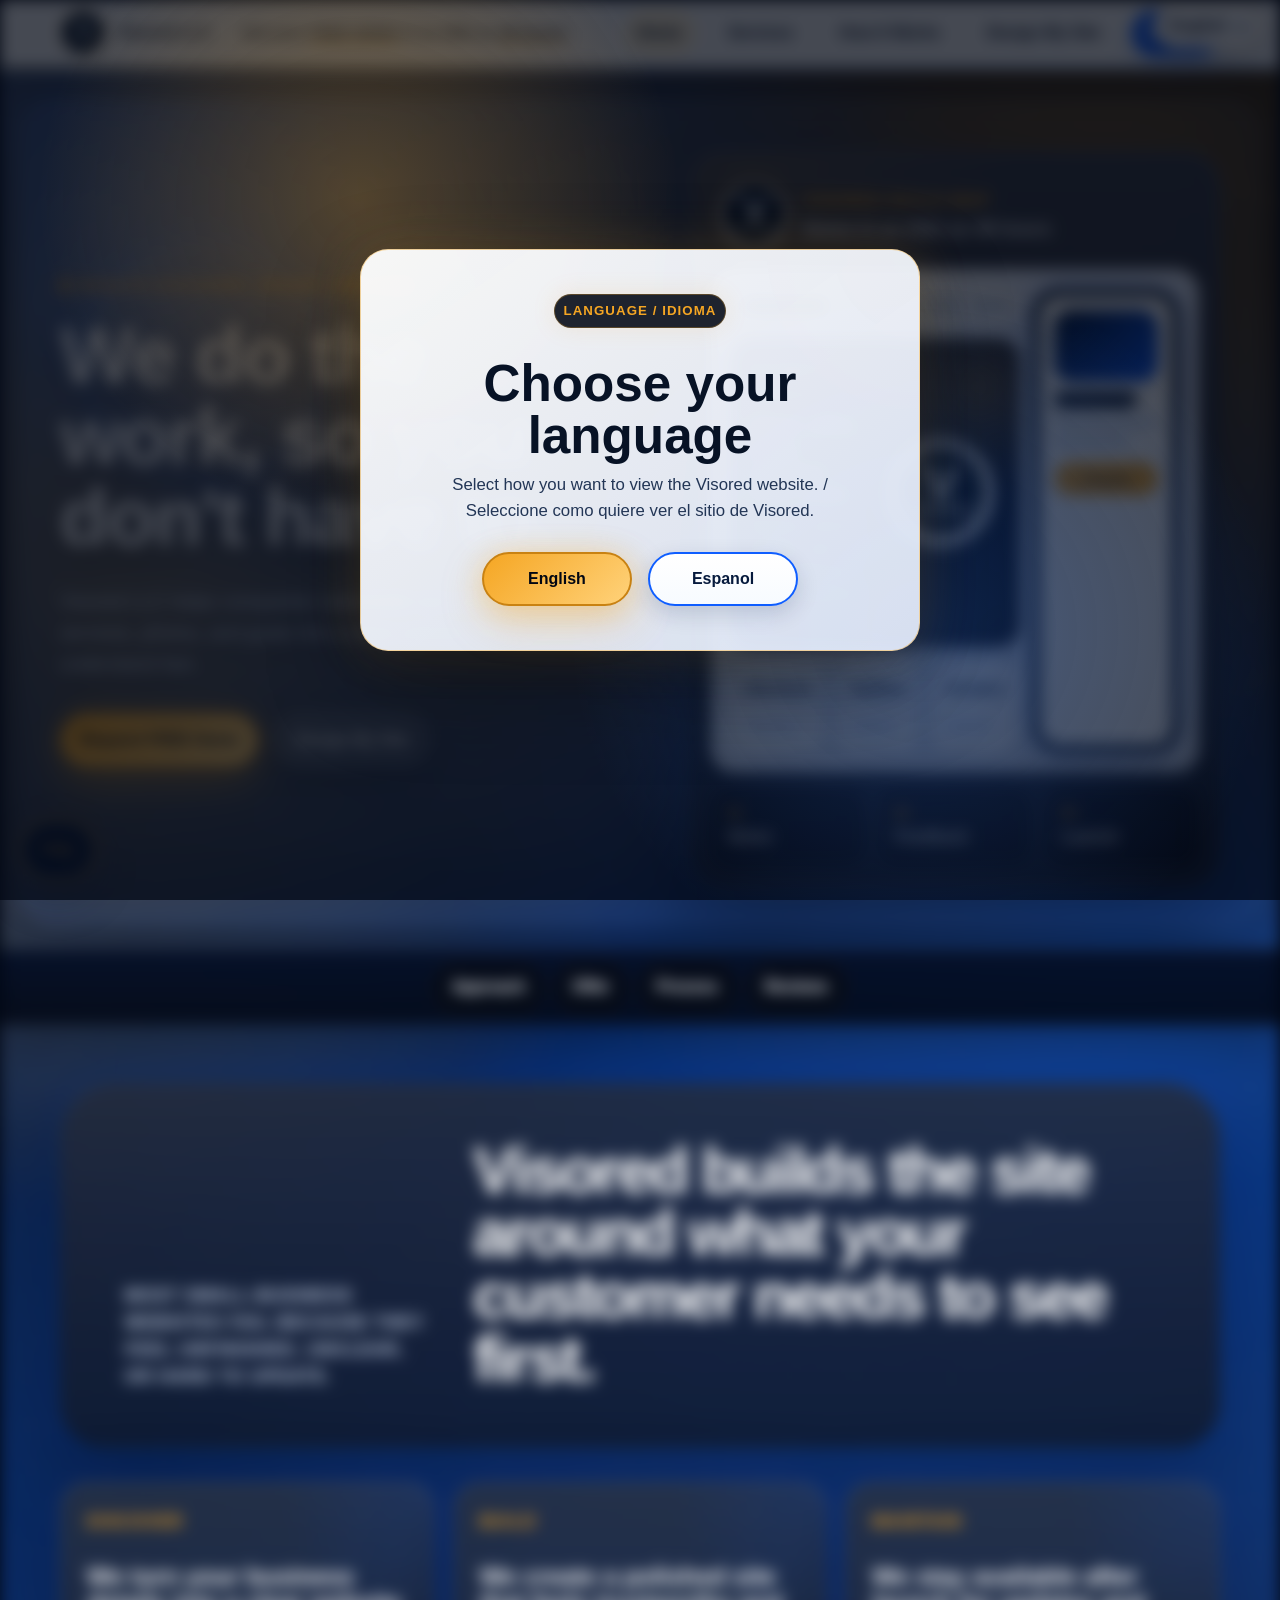
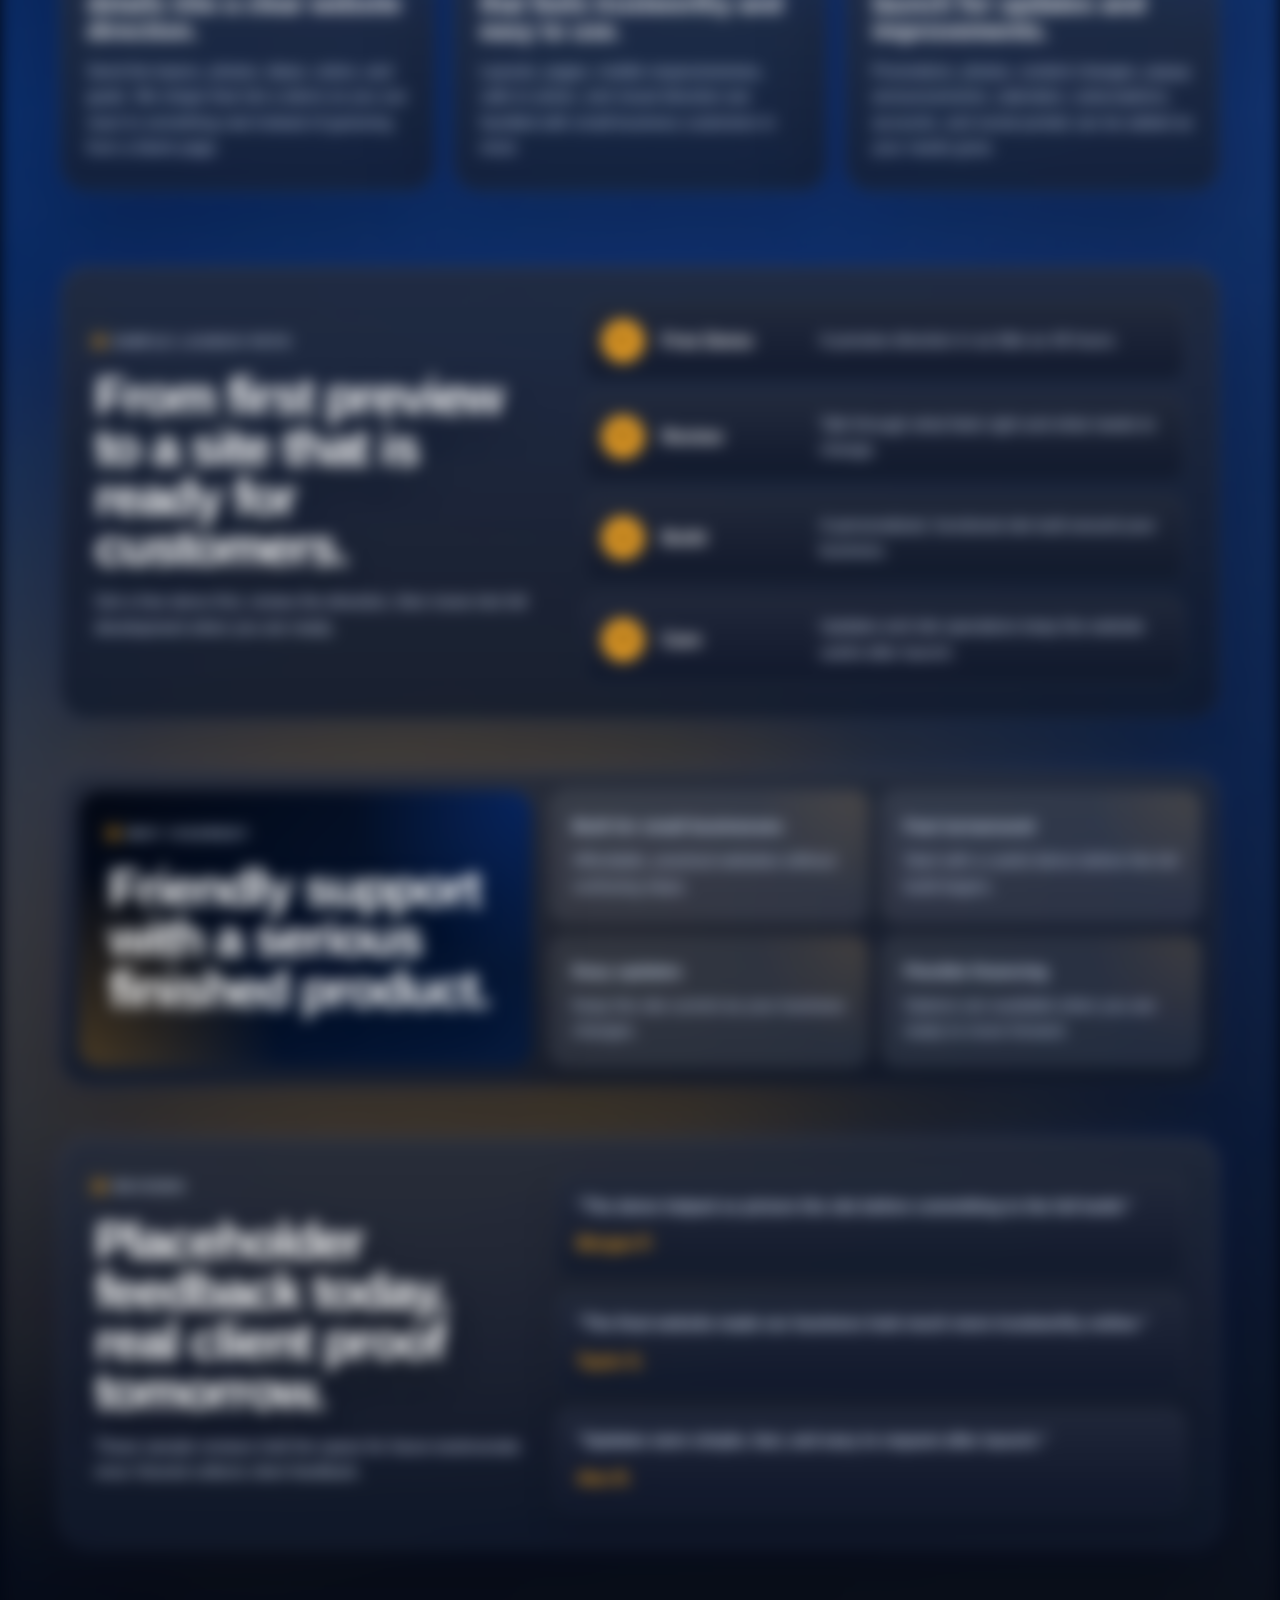
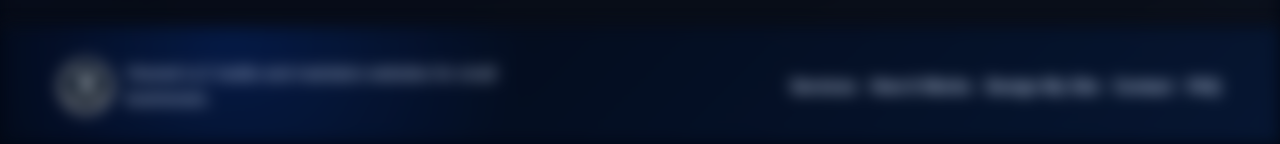
==== commit 329f955d: "Add files via upload" ====
--- a/Visored LLC Website/index.html
+++ b/Visored LLC Website/index.html
@@ -5,7 +5,7 @@
   <meta name="viewport" content="width=device-width, initial-scale=1.0">
   <title>Visored LLC | Websites for Small Businesses</title>
   <meta name="description" content="Visored LLC builds and maintains practical websites for small businesses.">
-  <link rel="stylesheet" href="assets/styles.css">
+  <link rel="stylesheet" href="assets/styles.css?v=mobile-redirect-fix">
 </head>
 <body class="site-theme-1 home-theme-discovery">
   <header class="site-header">
@@ -240,7 +240,7 @@
         </div>
         <div class="form-row">
           <label for="modalAddons">Are you interested in any add-ons?</label>
-          <select id="modalAddons" name="modalAddons">
+          <select id="modalAddons" name="modalAddons" multiple data-multiple-label="add-ons">
             <option value="">----</option>
             <option>Sign up / accounts</option>
             <option>Subscriptions</option>
@@ -259,7 +259,7 @@
           <button class="button primary" type="submit">Send Message</button>
           <button class="button secondary" type="button" data-clear-form="modal">Clear</button>
         </div>
-        <p class="form-note" id="modalFormNote">After you submit, Visored reviews your details and typically responds within 1 business day. Placeholder form only until connected to email or a form service.</p>
+        <p class="form-note" id="modalFormNote">After you submit, Visored reviews your details and typically responds within 1 business day.</p>
       </form>
       <aside class="modal-contact-card">
         <img src="assets/visored-logo.png" alt="Visored LLC logo">
@@ -267,11 +267,7 @@
         <p>Website building and maintenance for small businesses.</p>
         <div class="contact-detail">
           <strong>Email</strong>
-          <span>hello@placeholder-visored.com</span>
-        </div>
-        <div class="contact-detail">
-          <strong>Phone</strong>
-          <span>(555) 123-4567</span>
+          <span>VisoredLLC@gmail.com</span>
         </div>
         <div class="contact-detail">
           <strong>Service Area</strong>
@@ -298,3 +294,4 @@
   <script src="assets/script.js"></script>
 </body>
 </html>
+
--- a/Visored LLC Website/assets/styles.css
+++ b/Visored LLC Website/assets/styles.css
@@ -1089,7 +1089,31 @@
   transition-delay: 0s;
 }
 
+.custom-select.has-multiple-selected .custom-select-button span {
+  display: block;
+}
+
+.custom-select.has-multiple-selected .custom-select-button::before {
+  content: attr(data-selected-count);
+  position: absolute;
+  right: 42px;
+  left: 14px;
+  bottom: 5px;
+  overflow: hidden;
+  color: rgba(6, 26, 61, 0.62);
+  font-size: 0.72rem;
+  font-weight: 700;
+  line-height: 1;
+  text-overflow: ellipsis;
+  white-space: nowrap;
+}
+
+.custom-select.has-multiple-selected .custom-select-button {
+  padding-bottom: 21px;
+}
+
 .custom-select-options button {
+  position: relative;
   min-height: 40px;
   padding: 10px 12px;
   border: 0;
@@ -1101,6 +1125,28 @@
   text-align: left;
   cursor: pointer;
   transition: background 160ms ease, color 160ms ease, transform 160ms ease;
+}
+
+.custom-select.multiple-select .custom-select-options button {
+  padding-left: 34px;
+}
+
+.custom-select.multiple-select .custom-select-options button::before {
+  content: "";
+  position: absolute;
+  left: 11px;
+  top: 50%;
+  width: 13px;
+  height: 13px;
+  border: 2px solid rgba(15, 94, 255, 0.32);
+  border-radius: 4px;
+  transform: translateY(-50%);
+}
+
+.custom-select.multiple-select .custom-select-options button.selected::before {
+  border-color: var(--yellow);
+  background: var(--yellow);
+  box-shadow: inset 0 0 0 3px #fff8e6;
 }
 
 .custom-select-options button:hover,
@@ -5166,3 +5212,403 @@
   transform: translate3d(0, calc(var(--bg-shift) * 0.72), 0) scale(1.04);
   transition: transform 80ms linear;
 }
+
+.contact-form,
+.modal-form,
+.design-form {
+  position: relative;
+}
+
+.thank-you-page {
+  min-height: 100vh;
+}
+
+.thank-you-main {
+  display: grid;
+  min-height: calc(100vh - 88px);
+  place-items: center;
+  padding: 48px 18px;
+}
+
+.thank-you-panel {
+  width: min(100%, 680px);
+  padding: clamp(28px, 6vw, 54px);
+  border: 1px solid rgba(255, 255, 255, 0.18);
+  border-radius: 8px;
+  background:
+    radial-gradient(circle at 50% 0%, rgba(245, 166, 35, 0.16), transparent 34%),
+    linear-gradient(180deg, rgba(255, 255, 255, 0.11), rgba(255, 255, 255, 0.045)),
+    rgba(3, 12, 31, 0.88);
+  box-shadow:
+    0 28px 80px rgba(0, 0, 0, 0.32),
+    inset 0 1px 0 rgba(255, 255, 255, 0.14);
+  text-align: center;
+}
+
+.thank-you-panel img {
+  width: 92px;
+  height: 92px;
+  margin-bottom: 18px;
+  border-radius: 50%;
+  box-shadow: 0 0 0 8px rgba(245, 166, 35, 0.12);
+}
+
+.thank-you-panel h1 {
+  margin: 14px 0;
+  color: #ffffff;
+  font-size: clamp(3rem, 8vw, 5.4rem);
+  line-height: 0.98;
+}
+
+.thank-you-panel p {
+  max-width: 520px;
+  margin: 0 auto 14px;
+  color: var(--theme-copy);
+  font-size: 1.08rem;
+}
+
+.thank-you-return {
+  color: var(--theme-muted) !important;
+}
+
+.thank-you-panel .button {
+  margin-top: 14px;
+}
+
+@media (max-width: 620px) {
+  .home-theme-discovery .site-header,
+  .site-theme-1 .site-header,
+  .site-theme-1:not(.home-theme-discovery) .site-header {
+    grid-template-columns: minmax(0, 1fr) auto;
+    padding: 10px 14px;
+    border-bottom: 1px solid rgba(255, 255, 255, 0.14);
+    background:
+      linear-gradient(180deg, rgba(2, 7, 19, 0.96), rgba(6, 22, 50, 0.92)) !important;
+    box-shadow: 0 16px 42px rgba(0, 0, 0, 0.26);
+  }
+
+  .home-theme-discovery .brand span,
+  .site-theme-1 .brand span,
+  .site-theme-1:not(.home-theme-discovery) .brand span {
+    color: #ffffff;
+  }
+
+  .home-theme-discovery .header-note,
+  .site-theme-1 .header-note,
+  .site-theme-1:not(.home-theme-discovery) .header-note {
+    display: none;
+  }
+
+  .home-theme-discovery .nav-toggle,
+  .site-theme-1 .nav-toggle,
+  .site-theme-1:not(.home-theme-discovery) .nav-toggle {
+    width: 42px;
+    height: 42px;
+    border: 1px solid rgba(245, 166, 35, 0.72);
+    border-radius: 8px;
+    background: rgba(245, 166, 35, 0.12);
+    box-shadow: none;
+  }
+
+  .home-theme-discovery .nav-toggle span,
+  .site-theme-1 .nav-toggle span,
+  .site-theme-1:not(.home-theme-discovery) .nav-toggle span {
+    background: var(--yellow);
+  }
+
+  .home-theme-discovery .site-nav,
+  .site-theme-1 .site-nav,
+  .site-theme-1:not(.home-theme-discovery) .site-nav {
+    right: 14px;
+    left: 14px;
+    border: 1px solid rgba(255, 255, 255, 0.16);
+    border-radius: 8px;
+    background:
+      radial-gradient(circle at top right, rgba(245, 166, 35, 0.16), transparent 13rem),
+      linear-gradient(180deg, rgba(10, 37, 84, 0.98), rgba(2, 7, 19, 0.98));
+    box-shadow: 0 24px 70px rgba(0, 0, 0, 0.36);
+  }
+
+  .home-theme-discovery .site-nav a,
+  .site-theme-1 .site-nav a,
+  .site-theme-1:not(.home-theme-discovery) .site-nav a {
+    border: 1px solid rgba(255, 255, 255, 0.10);
+    border-radius: 8px;
+    color: #ffffff;
+    background: rgba(255, 255, 255, 0.06);
+  }
+
+  .home-theme-discovery .site-nav a.active,
+  .site-theme-1 .site-nav a.active,
+  .site-theme-1:not(.home-theme-discovery) .site-nav a.active,
+  .home-theme-discovery .site-nav .nav-cta,
+  .site-theme-1 .site-nav .nav-cta,
+  .site-theme-1:not(.home-theme-discovery) .site-nav .nav-cta {
+    color: var(--black);
+    background: linear-gradient(135deg, var(--yellow), #ffd27a);
+  }
+
+  .discovery-hero {
+    gap: 24px;
+    min-height: auto;
+    padding: 30px 18px 34px;
+  }
+
+  .discovery-hero::before {
+    inset: 14px 10px 12px;
+    border-radius: 8px;
+  }
+
+  .discovery-hero::after,
+  .discovery-orbit {
+    display: none;
+  }
+
+  .discovery-kicker {
+    margin-bottom: 12px;
+    font-size: 0.72rem;
+    letter-spacing: 0.11em;
+  }
+
+  .discovery-copy h1 {
+    max-width: 11ch;
+    font-size: clamp(2.65rem, 13vw, 3.35rem);
+    line-height: 1;
+  }
+
+  .discovery-lead {
+    margin-top: 18px;
+    font-size: 1.02rem;
+    line-height: 1.55;
+  }
+
+  .discovery-actions {
+    gap: 10px;
+    margin-top: 24px;
+  }
+
+  .discovery-actions .button {
+    width: 100%;
+    justify-content: center;
+  }
+
+  .discovery-console {
+    padding: 14px;
+    border-radius: 8px;
+  }
+
+  .console-top {
+    gap: 12px;
+    padding: 4px 2px 12px;
+  }
+
+  .console-top img {
+    width: 48px;
+    height: 48px;
+  }
+
+  .console-top span {
+    font-size: 0.68rem;
+  }
+
+  .console-top strong {
+    font-size: 0.96rem;
+  }
+
+  .console-screen {
+    grid-template-columns: 1fr;
+    gap: 12px;
+    min-height: 0;
+    padding: 12px;
+    border-radius: 8px;
+  }
+
+  .site-preview {
+    gap: 10px;
+  }
+
+  .preview-nav {
+    padding: 8px;
+    border-radius: 8px;
+  }
+
+  .preview-nav span {
+    width: 70px;
+  }
+
+  .preview-nav i {
+    width: 24px;
+  }
+
+  .preview-hero {
+    grid-template-columns: 1fr 74px;
+    gap: 10px;
+    min-height: 116px;
+    padding: 13px;
+    border-radius: 8px;
+  }
+
+  .preview-hero strong {
+    font-size: 1.02rem;
+  }
+
+  .preview-hero p {
+    font-size: 0.78rem;
+  }
+
+  .preview-logo-mark {
+    width: 70px;
+    height: 70px;
+    border-width: 3px;
+  }
+
+  .preview-cards {
+    gap: 7px;
+  }
+
+  .preview-cards article {
+    min-height: 64px;
+    padding: 9px;
+    border-radius: 8px;
+  }
+
+  .preview-cards span {
+    font-size: 0.74rem;
+  }
+
+  .preview-cards p {
+    margin-top: 12px;
+  }
+
+  .preview-phone {
+    display: none;
+  }
+
+  .console-metrics {
+    gap: 8px;
+    margin-top: 12px;
+  }
+
+  .console-metrics p {
+    min-height: 44px;
+    padding: 10px;
+    border-radius: 8px;
+  }
+
+  .discovery-anchor-nav {
+    width: min(calc(100% - 28px), 1160px);
+    margin-top: 14px;
+    padding: 8px;
+    border-radius: 8px;
+  }
+
+  .discovery-anchor-nav a {
+    min-width: max-content;
+    padding: 9px 12px;
+    border-radius: 8px;
+  }
+
+  .discovery-statement,
+  .discovery-panels,
+  .discovery-workflow,
+  .discovery-split,
+  .discovery-reviews {
+    width: min(calc(100% - 28px), 1160px);
+    border-radius: 8px;
+  }
+
+  .discovery-statement {
+    padding: 24px 18px;
+  }
+
+  .discovery-statement h2,
+  .discovery-workflow h2,
+  .discovery-split h2,
+  .discovery-reviews h2 {
+    font-size: clamp(2rem, 10vw, 2.65rem);
+    line-height: 1.05;
+  }
+
+  .discovery-panels article,
+  .workflow-track article,
+  .split-card,
+  .split-list p,
+  .review-strip article {
+    border-radius: 8px;
+  }
+
+  .contact-layout,
+  .services-hero,
+  .intro-grid,
+  .process-detail-grid,
+  .add-ons,
+  .modal-panel {
+    gap: 18px;
+  }
+
+  .contact-form,
+  .design-form,
+  .modal-form {
+    padding: 18px;
+  }
+
+  .modal-panel {
+    width: min(calc(100% - 20px), 980px);
+    max-height: calc(100vh - 20px);
+    padding: 18px;
+    border-radius: 8px;
+  }
+
+  .page-hero h1,
+  .section-heading h2,
+  .packages-heading h2,
+  .add-ons-heading h2,
+  .design-kickoff h1,
+  .design-kickoff h2 {
+    font-size: clamp(2.15rem, 10vw, 2.85rem);
+    line-height: 1.05;
+  }
+
+  .button,
+  .custom-select-button,
+  input,
+  textarea,
+  select {
+    border-radius: 8px;
+  }
+}
+
+@media (max-width: 620px) {
+  .home-theme-discovery .brand span,
+  .site-theme-1 .brand span,
+  .site-theme-1:not(.home-theme-discovery) .brand span {
+    color: #ffffff !important;
+  }
+
+  .discovery-copy h1 {
+    max-width: 12ch;
+    font-size: clamp(2.35rem, 10.5vw, 2.85rem);
+  }
+
+  .console-metrics {
+    grid-template-columns: repeat(3, minmax(0, 1fr)) !important;
+  }
+
+  .console-metrics p {
+    min-height: 38px;
+    padding: 8px 6px;
+    font-size: 0.78rem;
+  }
+
+  .console-metrics p span {
+    font-size: 0.78rem;
+  }
+
+  .preview-hero {
+    min-height: 104px;
+  }
+
+  .preview-hero p {
+    display: none;
+  }
+}
